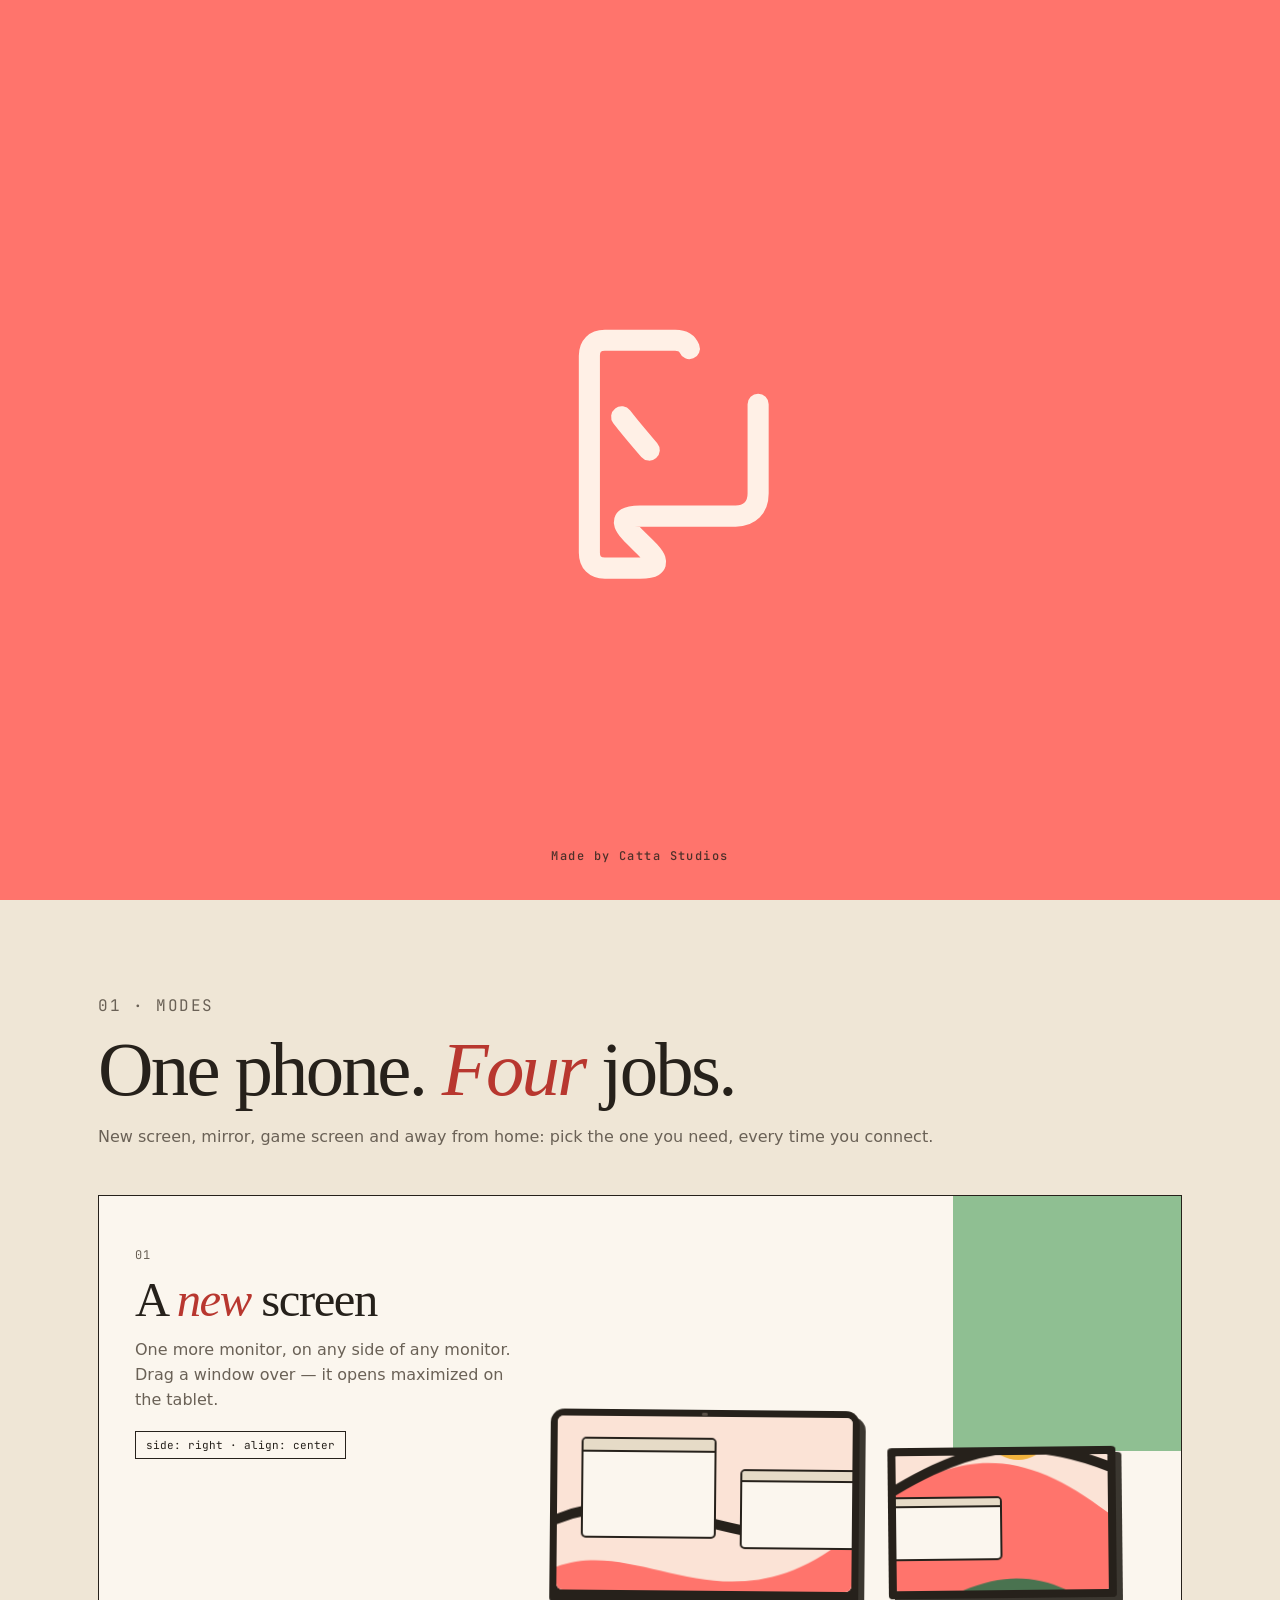
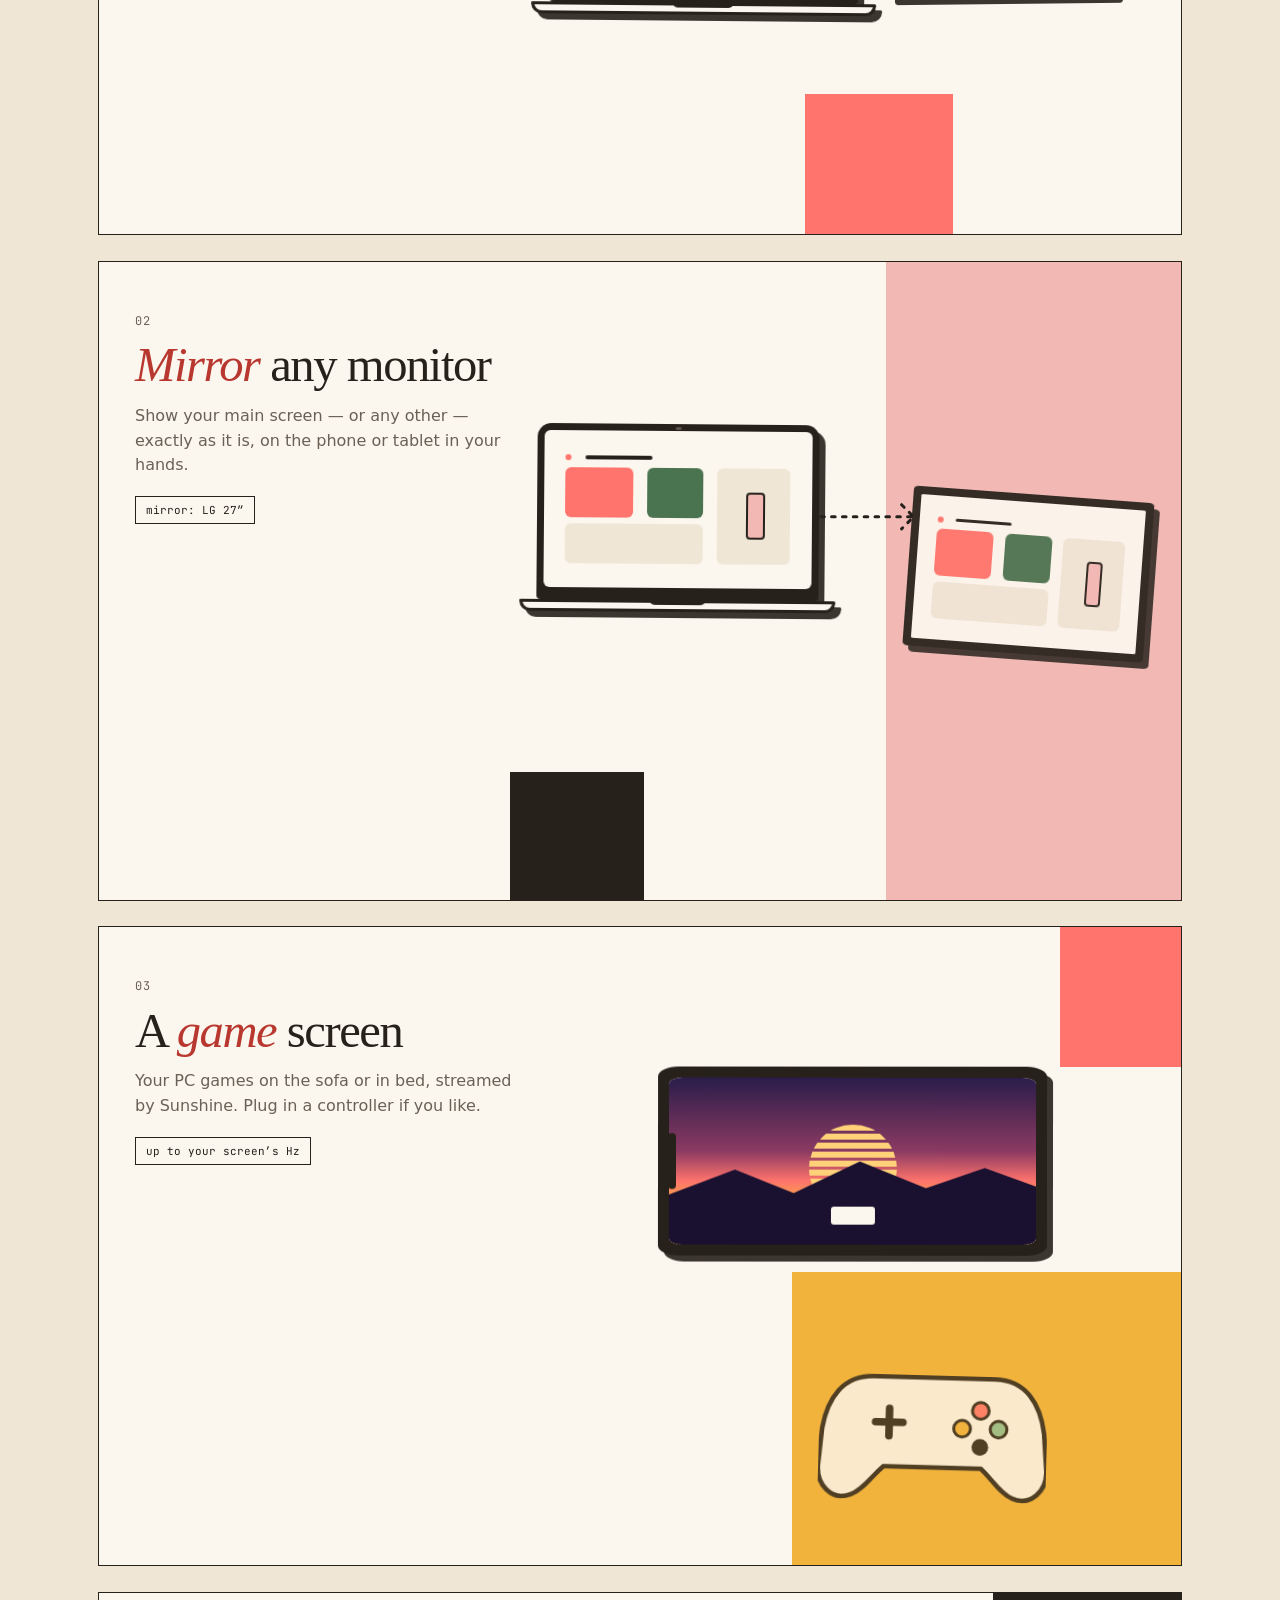
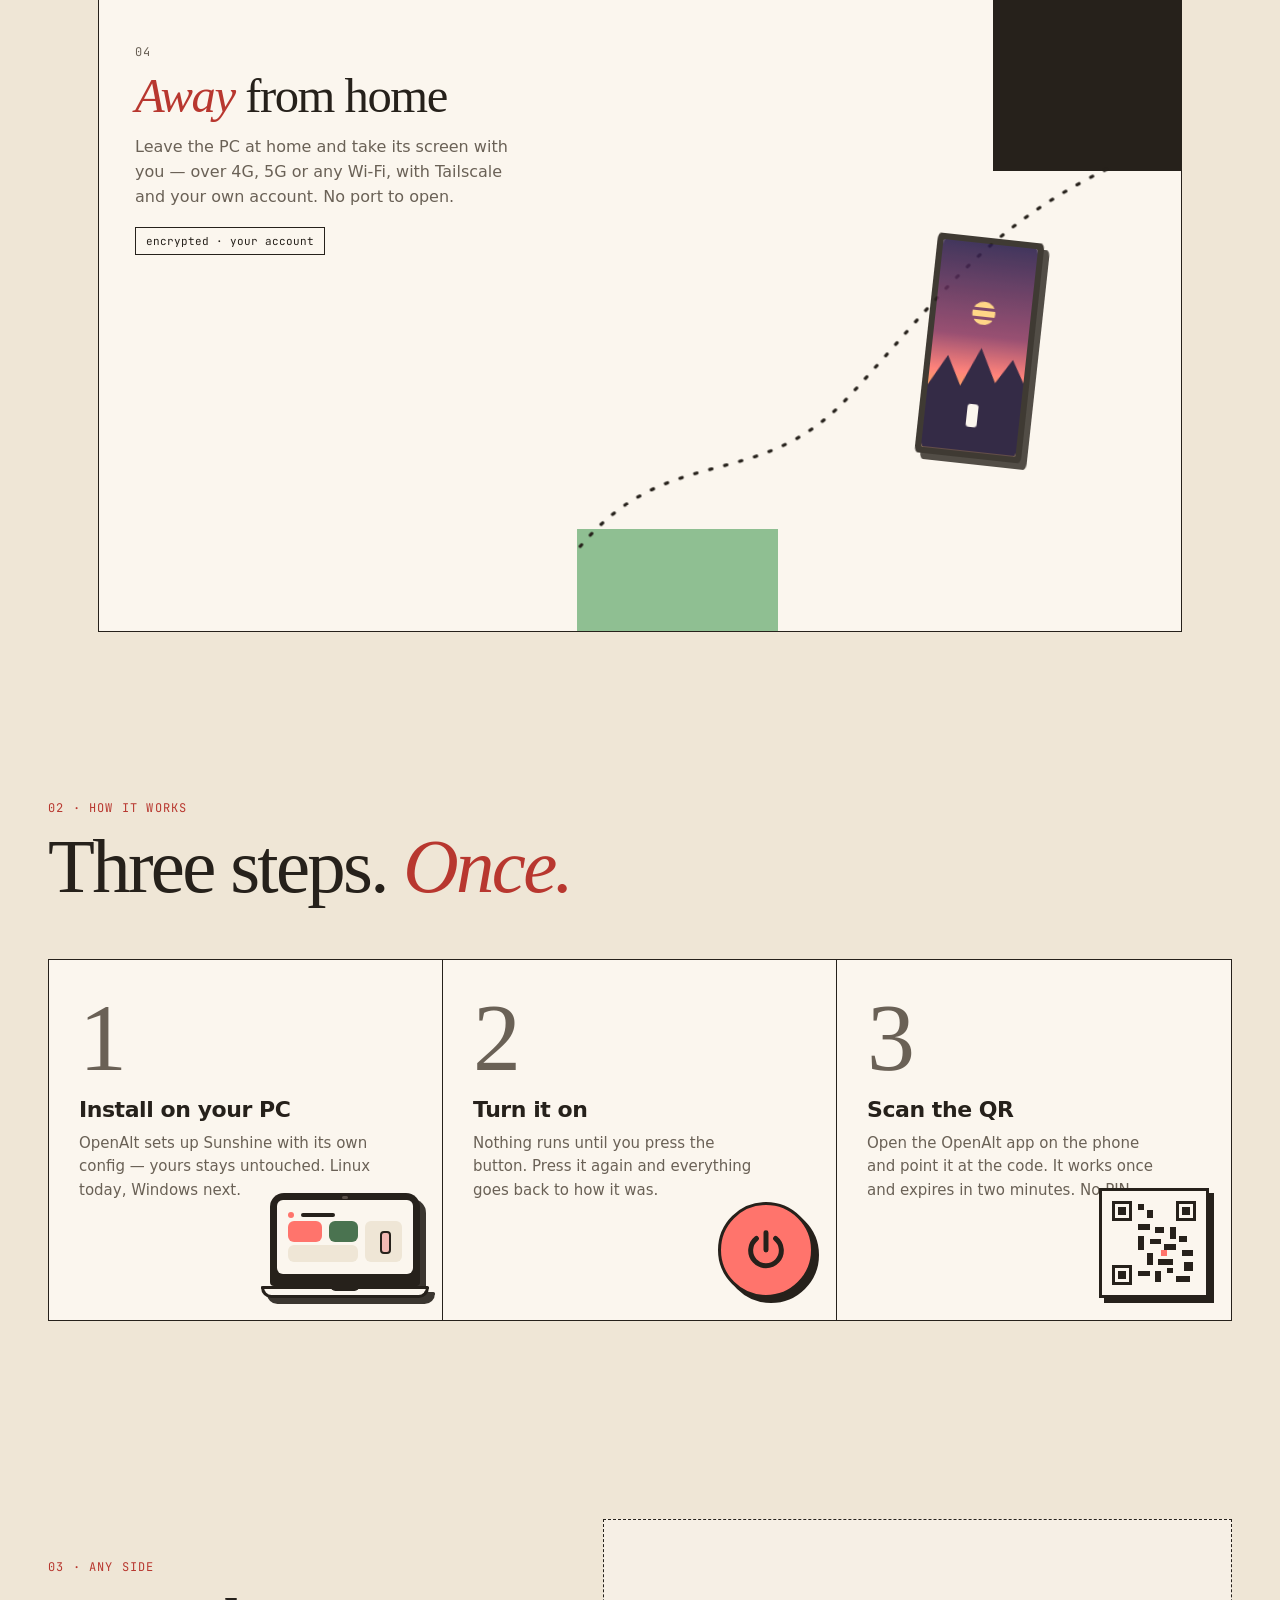
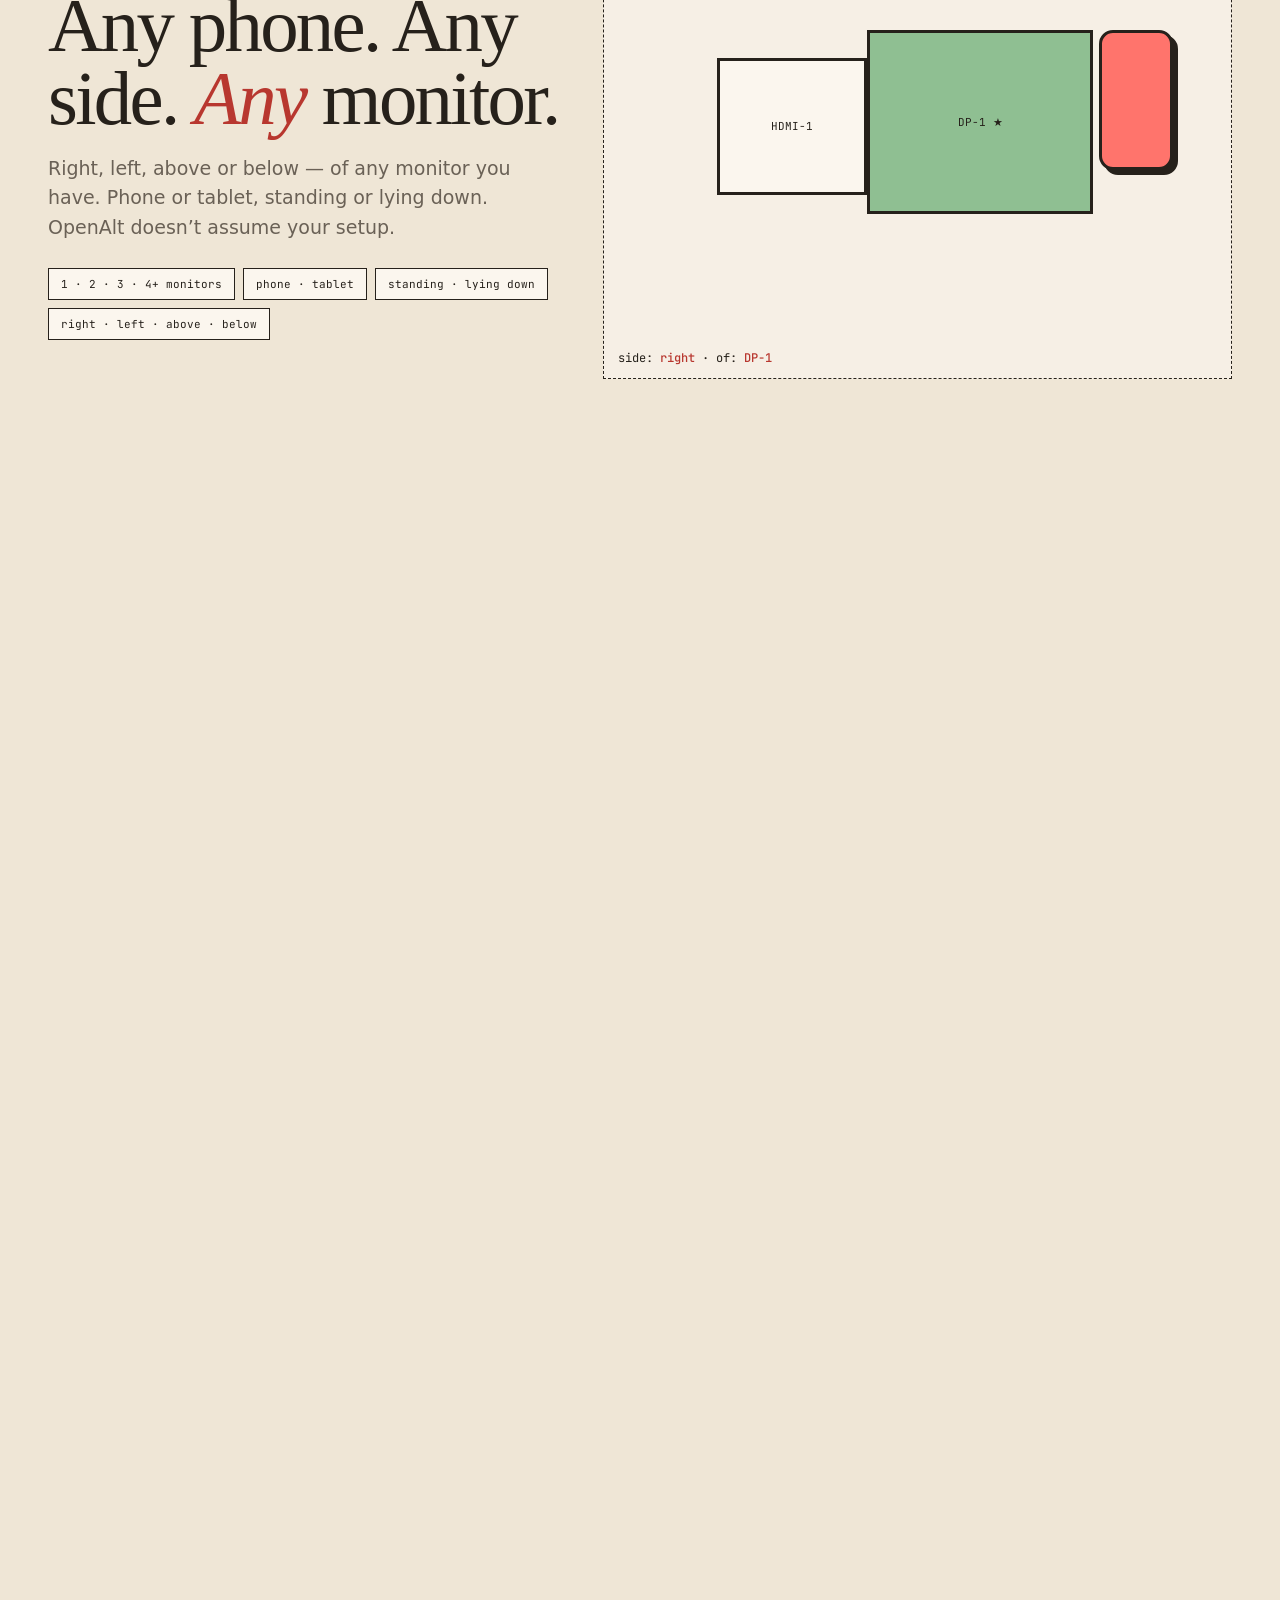
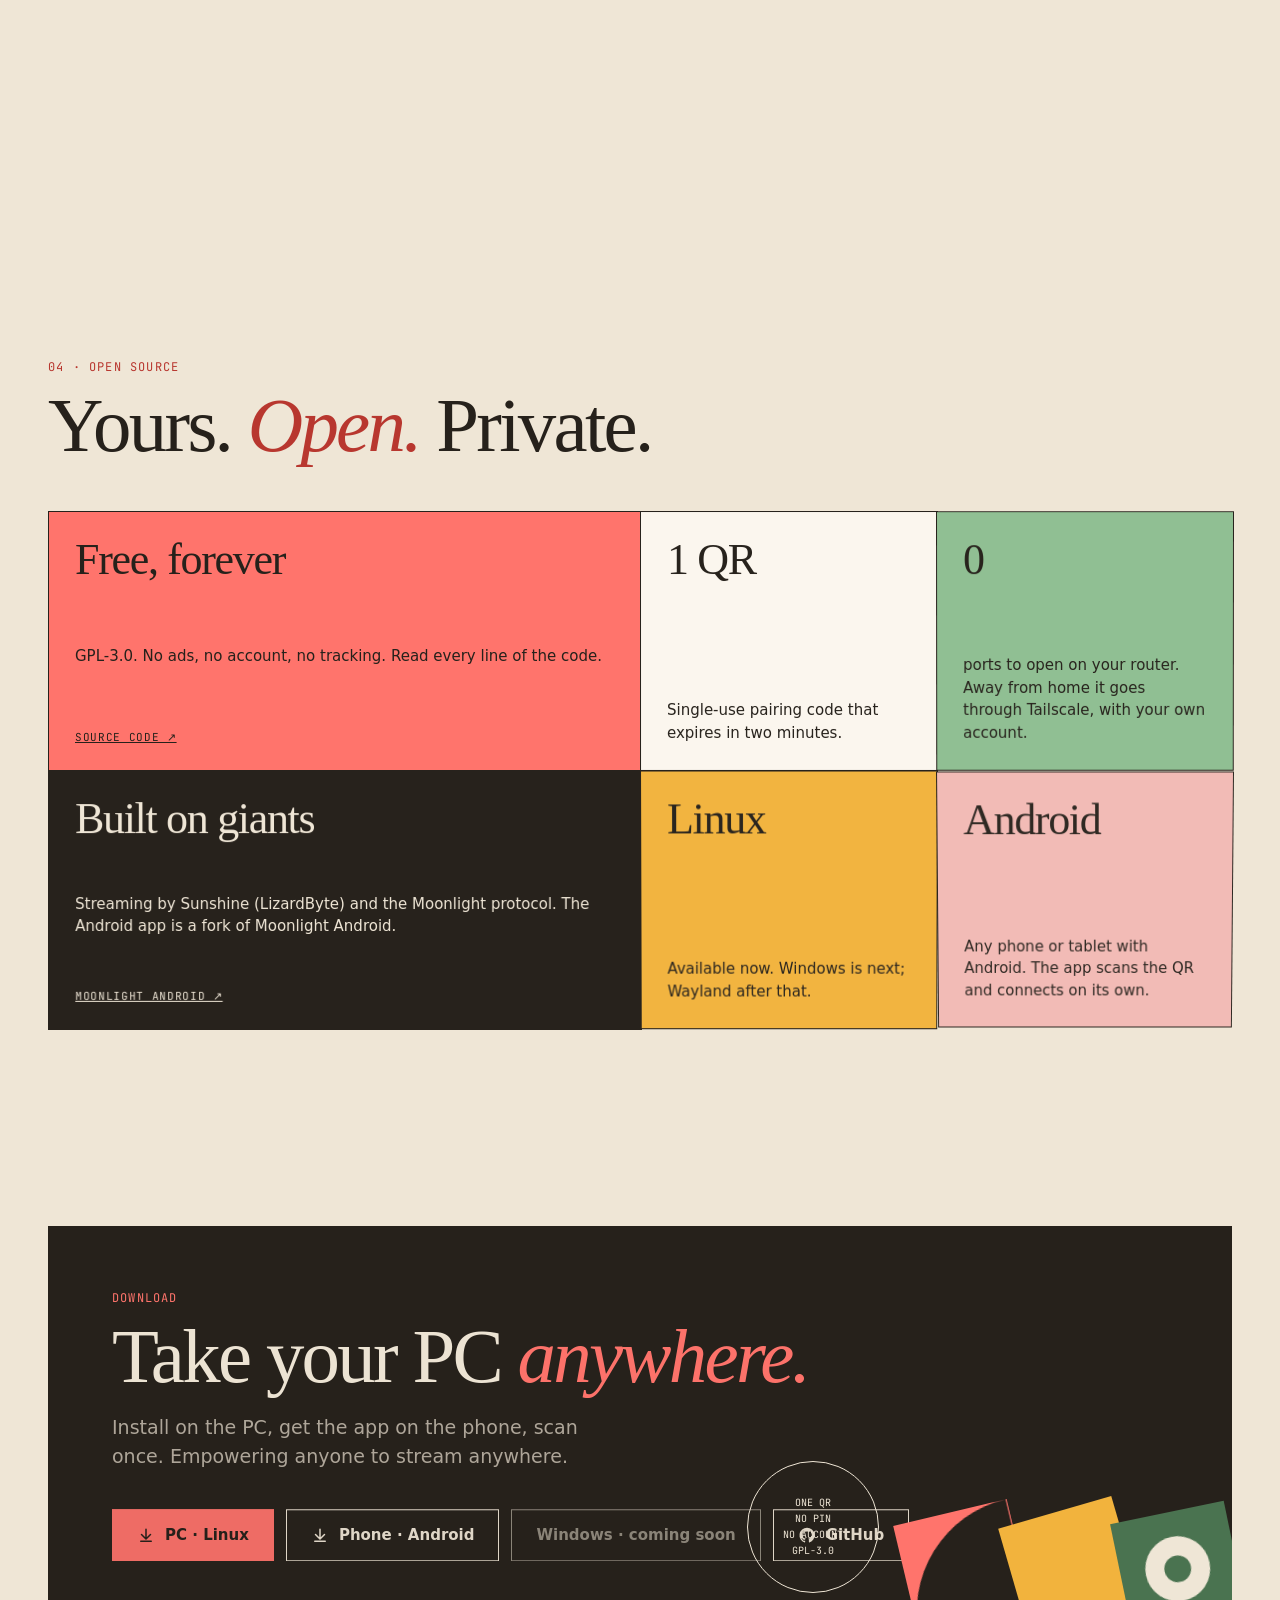
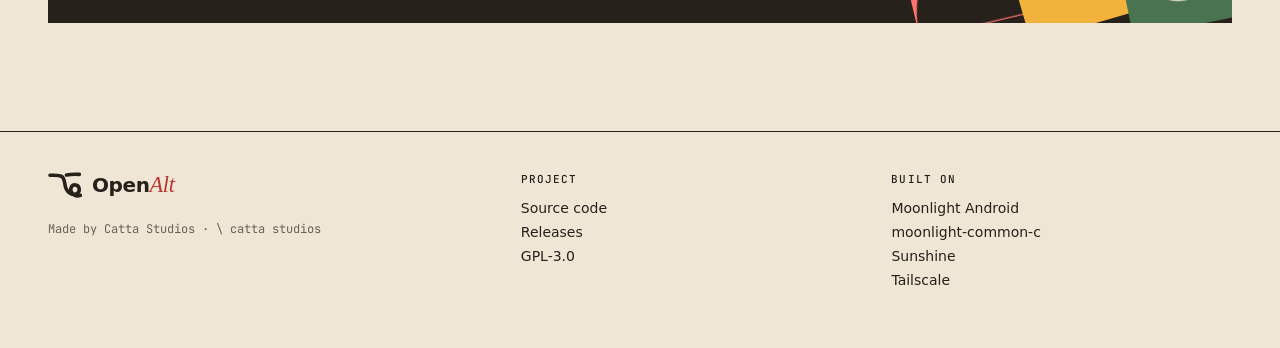
==== site/index.html @ e95fc224 "OpenAlt: downloads, site e código-fonte de cada versão" ====
<!doctype html>
<html lang="en">
<head>
  <meta charset="utf-8">
  <meta name="viewport" content="width=device-width, initial-scale=1">
  <title>OpenAlt — Empowering anyone to stream anywhere</title>
  <meta name="description" content="Free and open source: turn your phone or tablet into a second monitor, a mirror of your PC or a game screen. One QR code.">
  <meta name="theme-color" content="#EFE6D6">
  <meta property="og:title" content="OpenAlt — Empowering anyone to stream anywhere">
  <meta property="og:description" content="Your phone or tablet as a second monitor, a mirror or a game screen. Free and open source.">
  <link rel="icon" href="img/icon.svg" type="image/svg+xml">
  <link rel="preload" href="fonts/newsreader-latin-opsz-normal.woff2" as="font" type="font/woff2" crossorigin>
  <link rel="stylesheet" href="css/site.css">
  <link rel="stylesheet" href="css/intro.css">
  <script src="vendor/gsap.min.js" defer></script>
  <script src="vendor/ScrollTrigger.min.js" defer></script>
  <script src="js/i18n.js" defer></script>
  <script src="js/intro.js" defer></script>
  <script src="js/main.js" defer></script>
  <!-- sem JavaScript, sem abertura: a página aparece direto -->
  <noscript><style>.intro { display: none; } body.intro-on { overflow: auto; }</style></noscript>
</head>
<body class="intro-on">
<!-- a abertura dos apps (js/intro.js, cópia de desktop/src/renderer/intro.ts); aqui não dá para pular -->
<div class="intro boot" id="intro" aria-hidden="true"></div>
<a class="skip" href="#main" data-i18n="skip">Skip to content</a>

<!-- ícones (usados com <use href="#i-…">) -->
<svg width="0" height="0" style="position:absolute" aria-hidden="true">
  <defs>
    <symbol id="i-down" viewBox="0 0 24 24" fill="none" stroke="currentColor" stroke-width="2" stroke-linecap="round" stroke-linejoin="round"><path d="M12 4v12M6 11l6 6 6-6M5 20h14"/></symbol>
    <symbol id="i-arrow" viewBox="0 0 40 16" fill="none" stroke="currentColor" stroke-width="1.6" stroke-linecap="round" stroke-linejoin="round"><path d="M2 8h34M30 2l6 6-6 6"/></symbol>
    <symbol id="i-ne" viewBox="0 0 24 24" fill="none" stroke="currentColor" stroke-width="2" stroke-linecap="round" stroke-linejoin="round"><path d="M7 17 17 7M8 7h9v9"/></symbol>
    <symbol id="i-home" viewBox="0 0 24 24" fill="none" stroke="currentColor" stroke-width="2.2" stroke-linejoin="round"><path d="M4 11 12 4l8 7v9H4z"/></symbol>
    <symbol id="i-bus" viewBox="0 0 24 24" fill="none" stroke="currentColor" stroke-width="2.2" stroke-linejoin="round"><rect x="5" y="3" width="14" height="15" rx="3"/><path d="M5 11h14M8 21v-3M16 21v-3"/></symbol>
    <symbol id="i-cafe" viewBox="0 0 24 24" fill="none" stroke="currentColor" stroke-width="2.2" stroke-linejoin="round"><path d="M4 9h12v6a5 5 0 0 1-5 5H9a5 5 0 0 1-5-5zM16 11h2a3 3 0 0 1 0 6h-2"/></symbol>
    <symbol id="i-power" viewBox="0 0 24 24" fill="none" stroke="currentColor" stroke-width="2.6" stroke-linecap="round"><path d="M12 3v9M7 6a8 8 0 1 0 10 0"/></symbol>
    <symbol id="i-gh" viewBox="0 0 24 24" fill="currentColor"><path d="M12 2a10 10 0 0 0-3.16 19.49c.5.09.68-.22.68-.48v-1.7c-2.78.6-3.37-1.34-3.37-1.34-.45-1.16-1.11-1.47-1.11-1.47-.91-.62.07-.61.07-.61 1 .07 1.53 1.03 1.53 1.03.9 1.53 2.35 1.09 2.92.83.09-.65.35-1.09.64-1.34-2.22-.25-4.56-1.11-4.56-4.94 0-1.09.39-1.98 1.03-2.68-.1-.25-.45-1.27.1-2.65 0 0 .84-.27 2.75 1.02a9.5 9.5 0 0 1 5 0c1.91-1.29 2.75-1.02 2.75-1.02.55 1.38.2 2.4.1 2.65.64.7 1.03 1.59 1.03 2.68 0 3.84-2.34 4.69-4.57 4.93.36.31.68.92.68 1.86v2.76c0 .27.18.58.69.48A10 10 0 0 0 12 2z"/></symbol>
  </defs>
</svg>

<header class="nav" id="nav">
  <a class="logo" href="#top" aria-label="OpenAlt">
    <svg viewBox="64 120 380 300" fill="none" stroke="currentColor" stroke-width="40" stroke-linecap="round" stroke-linejoin="round" aria-hidden="true"><path d="M86 156c62-2 108-6 136 16 30 24 26 80 40 124 18 56 78 92 126 64 40-24 30-90-14-96-50-8-72 52-40 92 22 28 62 34 92 24"/><path d="M270 152c50-8 96-10 144-6"/></svg>
    <span>Open<em>Alt</em></span>
  </a>
  <ul class="nav-links mono">
    <li><a href="#modes" data-i18n="nav.modes">01 Modes</a></li>
    <li><a href="#how" data-i18n="nav.how">02 How it works</a></li>
    <li><a href="#sides" data-i18n="nav.sides">03 Any side</a></li>
    <li><a href="#open" data-i18n="nav.open">04 Open source</a></li>
  </ul>
  <div class="nav-end">
    <div class="lang" role="group" aria-label="Language" data-i18n-aria="lang.label">
      <button type="button" data-lang="pt" aria-pressed="false">PT</button><button type="button" data-lang="en" aria-pressed="true">EN</button><button type="button" data-lang="es" aria-pressed="false">ES</button>
    </div>
    <a class="btn ink" href="#download"><span data-i18n="nav.download">Download</span><svg aria-hidden="true"><use href="#i-down"/></svg></a>
  </div>
</header>

<main id="main">
<!-- ── herói ───────────────────────────────────────────── -->
<section class="hero wrap" id="top">
  <div>
    <h1 class="h1" data-i18n="hero.title" data-split>Empowering anyone to stream <em>anywhere.</em></h1>
    <p class="lede" data-i18n="hero.lede">Your phone or tablet becomes a second monitor, a mirror of your PC or a game screen. One QR code. That’s the setup.</p>
    <div class="ctas">
      <a class="btn red" href="#download"><svg aria-hidden="true"><use href="#i-down"/></svg><span data-i18n="hero.cta">Get it for Linux</span></a>
      <a class="btn" href="#modes" data-i18n="hero.cta2">See the plan</a>
    </div>
    <div class="stats">
      <div><b>3</b><span data-i18n="stat.modes">modes</span></div>
      <div><b>1</b><span data-i18n="stat.qr">QR to pair</span></div>
      <div><b>∞</b><span data-i18n="stat.places">places to stream</span></div>
    </div>
  </div>

  <div class="mosaic-wrap" aria-hidden="true">
    <div class="mosaic">
      <div class="tile t-red"><svg viewBox="0 0 120 120"><path d="M0 120A120 120 0 0 1 120 0V120Z" fill="#26211B"/></svg></div>
      <div class="tile t-paper"></div>
      <div class="tile t-sage"><svg viewBox="0 0 120 120"><circle cx="60" cy="60" r="34" fill="#EFE6D6"/><circle cx="60" cy="60" r="14" fill="#4A7350"/></svg></div>
      <div class="tile t-sun"><svg viewBox="0 0 120 120"><path d="M30 90l30-60 30 60z" fill="#26211B"/></svg></div>
      <div class="tile t-ink"><svg viewBox="0 0 120 120" fill="none" stroke="#EFE6D6" stroke-width="8" stroke-linecap="round"><path d="M30 70a42 42 0 0 1 60 0M42 82a24 24 0 0 1 36 0"/><circle cx="60" cy="94" r="5" fill="#EFE6D6"/></svg></div>
      <div class="tile t-pink"></div><div class="tile t-pink"></div>
      <div class="tile t-paper"><svg viewBox="0 0 120 120"><path d="M0 0H120A120 120 0 0 1 0 120Z" fill="#FF746C"/></svg></div>
      <div class="tile t-sagel"></div><div class="tile t-pink"></div><div class="tile t-pink"></div>
      <div class="tile t-ink"><svg viewBox="0 0 120 120"><rect x="34" y="34" width="22" height="22" fill="#EFE6D6"/><rect x="64" y="34" width="22" height="22" fill="#EFE6D6"/><rect x="34" y="64" width="22" height="22" fill="#EFE6D6"/><rect x="70" y="70" width="10" height="10" fill="#FF746C"/></svg></div>
      <div class="tile t-sun"><svg viewBox="0 0 120 120" fill="none" stroke="#26211B" stroke-width="8" stroke-linejoin="round"><path d="M20 80h80M30 80V56l30-22 30 22v24"/></svg></div>
      <div class="tile t-paper"></div>
      <div class="tile t-sage"><svg viewBox="0 0 120 120"><path d="M120 120A120 120 0 0 1 0 0V120Z" fill="#8FBF92"/></svg></div>
      <div class="tile t-red"></div>
      <div class="tile t-paper"><svg viewBox="0 0 120 120" fill="none" stroke="#26211B" stroke-width="7" stroke-linecap="round"><path d="M34 52h52c10 0 16 8 16 18s-6 18-16 18c-8 0-12-6-16-10H50c-4 4-8 10-16 10-10 0-16-8-16-18s6-18 16-18z"/></svg></div>
      <div class="tile t-ink"></div><div class="tile t-pink"></div><div class="tile t-paper"></div>
    </div>
    <div class="fd fd-lap hero-lap" style="--w:calc(var(--t) * 2.6); left:calc(var(--t) * .4); top:calc(var(--t) * 2.1)">
      <div class="lid"><div class="scr"><div class="ui-app"><div class="bar"><i></i><b></b></div><div class="c1"></div><div class="c2"></div><div class="c3"></div><div class="c4"></div></div></div></div><div class="base"></div>
    </div>
    <div class="fd fd-phone hero-phone" style="--w:calc(var(--t) * 1); left:calc(var(--t) * 3.35); top:calc(var(--t) * 1.55)">
      <div class="scr"><div class="ui-phone"><b></b><i></i><div class="pc"></div><div class="qr"></div></div></div>
    </div>
    <span class="dim hero-dim1" style="left:calc(var(--t) * .4); top:calc(var(--t) * 4.1)"><span class="rule" style="width:calc(var(--t) * 2.6)"></span></span>
    <span class="dim" style="left:calc(var(--t) * .9); top:calc(var(--t) * 4.2)" data-i18n="hero.dim1">+ 1 screen · 1080×2400</span>
    <span class="dim" style="right:0; top:calc(var(--t) * 1.2)" data-i18n="hero.dim2">← side: right · align: top</span>
  </div>
  <div class="stamp" aria-hidden="true" data-i18n="stamp">One QR<br>No PIN<br>No account<br>GPL-3.0</div>
</section>

<!-- ── modos: rolagem lateral ─────────────────────────── -->
<section class="modes" id="modes" aria-labelledby="modesTitle">
  <div class="modes-pin">
    <div class="track" id="track">
      <div class="panel lead">
        <p class="eyebrow" data-i18n="modes.eyebrow">01 · Modes</p>
        <h2 class="h2" id="modesTitle" data-i18n="modes.title">One phone. <em>Four</em> jobs.</h2>
        <p class="lede" style="margin-top:18px" data-i18n="modes.lede">New screen, mirror, game screen and away from home: pick the one you need, every time you connect.</p>
      </div>

      <article class="panel" data-panel>
        <div class="txt"><p class="num">01</p><h3 data-i18n="p1.title">A <em>new</em> screen</h3>
          <p data-i18n="p1.text">One more monitor, on any side of any monitor. Drag a window over — it opens maximized on the tablet.</p>
          <span class="tag" data-i18n="p1.tag">side: right · align: center</span></div>
        <div class="stage" data-wall-root>
          <div class="blk p-sage" style="right:0;top:0;width:34%;height:40%"></div>
          <div class="blk p-red" style="right:34%;bottom:0;width:22%;height:22%"></div>
          <div class="fd fd-lap" data-in style="--w:46%; left:6%; top:34%"><div class="lid"><div class="scr"><div class="ui-wall cont"></div><div class="ui-win" style="left:8%;top:12%;width:46%;height:58%"></div><div class="ui-win" style="left:62%;top:30%;width:50%;height:46%"></div></div></div><div class="base"></div></div>
          <div class="fd fd-tab" data-in data-from="right" style="--w:34%; left:58%; top:40%"><div class="scr"><div class="ui-wall cont"></div><div class="ui-win" style="left:-12%;top:30%;width:62%;height:48%"></div></div></div>
        </div>
      </article>

      <article class="panel" data-panel>
        <div class="txt"><p class="num">02</p><h3 data-i18n="p2.title"><em>Mirror</em> any monitor</h3>
          <p data-i18n="p2.text">Show your main screen — or any other — exactly as it is, on the phone or tablet in your hands.</p>
          <span class="tag" data-i18n="p2.tag">mirror: LG 27″</span></div>
        <div class="stage">
          <div class="blk p-pink" style="right:0;top:0;width:44%;height:100%"></div>
          <div class="blk p-ink" style="left:0;bottom:0;width:20%;height:20%"></div>
          <svg class="blk" style="left:44%;top:30%;width:18%;height:20%" viewBox="0 0 100 60" fill="none" stroke="#26211B" stroke-width="2.5" stroke-dasharray="3 6" stroke-linecap="round"><path d="M4 30h86M80 20l10 10-10 10"/></svg>
          <div class="fd fd-lap" data-in style="--w:42%; left:4%; top:26%"><div class="lid"><div class="scr"><div class="ui-app"><div class="bar"><i></i><b></b></div><div class="c1"></div><div class="c2"></div><div class="c3"></div><div class="c4"></div></div></div></div><div class="base"></div></div>
          <div class="fd fd-tab" data-in data-from="right" style="--w:36%; left:58%; top:36%; rotate:4deg"><div class="scr"><div class="ui-app"><div class="bar"><i></i><b></b></div><div class="c1"></div><div class="c2"></div><div class="c3"></div><div class="c4"></div></div></div></div>
        </div>
      </article>

      <article class="panel" data-panel>
        <div class="txt"><p class="num">03</p><h3 data-i18n="p3.title">A <em>game</em> screen</h3>
          <p data-i18n="p3.text">Your PC games on the sofa or in bed, streamed by Sunshine. Plug in a controller if you like.</p>
          <span class="tag" data-i18n="p3.tag">up to your screen’s Hz</span></div>
        <div class="stage">
          <div class="blk p-sun" style="right:0;bottom:0;width:58%;height:46%"></div>
          <div class="blk p-red" style="right:0;top:0;width:18%;height:22%"></div>
          <div class="fd fd-phone land" data-in style="--w:58%; left:22%; top:22%"><div class="scr"><div class="ui-game"><span class="car"></span></div></div></div>
          <svg class="pad" data-in data-from="bottom" style="left:46%;top:64%;width:34%" viewBox="0 0 300 190" aria-hidden="true">
            <path d="M70 20h160c40 0 60 30 66 70l4 46c3 30-20 50-44 40-16-6-28-26-42-38H86c-14 12-26 32-42 38-24 10-47-10-44-40l4-46C10 50 30 20 70 20z" fill="#FBF6EE" stroke="#26211B" stroke-width="6"/>
            <path d="M92 62v36M74 80h36" stroke="#26211B" stroke-width="10" stroke-linecap="round"/>
            <circle cx="212" cy="62" r="11" fill="#FF746C" stroke="#26211B" stroke-width="4"/><circle cx="236" cy="86" r="11" fill="#8FBF92" stroke="#26211B" stroke-width="4"/><circle cx="188" cy="86" r="11" fill="#F2B33D" stroke="#26211B" stroke-width="4"/><circle cx="212" cy="110" r="11" fill="#26211B"/>
          </svg>
        </div>
      </article>

      <article class="panel" data-panel>
        <div class="txt"><p class="num">04</p><h3 data-i18n="p4.title"><em>Away</em> from home</h3>
          <p data-i18n="p4.text">Leave the PC at home and take its screen with you — over 4G, 5G or any Wi-Fi, with Tailscale and your own account. No port to open.</p>
          <span class="tag" data-i18n="p4.tag">encrypted · your account</span></div>
        <div class="stage">
          <div class="blk p-ink" style="right:0;top:0;width:28%;height:28%"></div>
          <div class="blk p-sage" style="left:10%;bottom:0;width:30%;height:16%"></div>
          <svg class="blk" style="inset:0;width:100%;height:100%" viewBox="0 0 600 600" preserveAspectRatio="none" fill="none" aria-hidden="true">
            <path class="route" d="M60 520C140 420 220 470 300 380S420 220 540 160" stroke="#26211B" stroke-width="3" stroke-dasharray="2 12" stroke-linecap="round"/>
          </svg>
          <span class="pin" style="left:4%;top:80%"><i><svg><use href="#i-home"/></svg></i><span data-i18n="p4.home">Home PC</span><small>Wi-Fi</small></span>
          <span class="pin" style="left:42%;top:58%"><i><svg><use href="#i-bus"/></svg></i><span data-i18n="p4.bus">On the bus</span><small>4G</small></span>
          <span class="pin" style="left:70%;top:18%"><i><svg><use href="#i-cafe"/></svg></i><span data-i18n="p4.cafe">Café</span><small>5G</small></span>
          <div class="fd fd-phone" data-in data-from="bottom" style="--w:16%; left:62%; top:36%; rotate:8deg"><div class="scr"><div class="ui-game"><span class="car"></span></div></div></div>
        </div>
      </article>
    </div>
  </div>
</section>

<!-- ── como funciona ─────────────────────────────────── -->
<section class="how wrap" id="how" aria-labelledby="howTitle">
  <p class="eyebrow" data-i18n="how.eyebrow">02 · How it works</p>
  <h2 class="h2" id="howTitle" data-i18n="how.title">Three steps. <em>Once.</em></h2>
  <div class="steps">
    <div class="step"><p class="n">1</p><h3 data-i18n="s1.title">Install on your PC</h3><p data-i18n="s1.text">OpenAlt sets up Sunshine with its own config — yours stays untouched. Linux today, Windows next.</p>
      <div class="art"><div class="fd-lap" style="--w:150px;position:relative"><div class="lid"><div class="scr"><div class="ui-app"><div class="bar"><i></i><b></b></div><div class="c1"></div><div class="c2"></div><div class="c3"></div><div class="c4"></div></div></div></div><div class="base"></div></div></div></div>
    <div class="step"><p class="n">2</p><h3 data-i18n="s2.title">Turn it on</h3><p data-i18n="s2.text">Nothing runs until you press the button. Press it again and everything goes back to how it was.</p>
      <div class="art"><div class="power"><svg aria-hidden="true"><use href="#i-power"/></svg></div></div></div>
    <div class="step"><p class="n">3</p><h3 data-i18n="s3.title">Scan the QR</h3><p data-i18n="s3.text">Open the OpenAlt app on the phone and point it at the code. It works once and expires in two minutes. No PIN.</p>
      <div class="art"><div class="qrtile"><svg viewBox="0 0 29 29" shape-rendering="crispEdges" aria-hidden="true"><g fill="#26211B"><path d="M0 0h7v7H0zM22 0h7v7h-7zM0 22h7v7H0z"/><path fill="#FBF6EE" d="M1 1h5v5H1zM23 1h5v5h-5zM1 23h5v5H1z"/><path d="M2 2h3v3H2zM24 2h3v3h-3zM2 24h3v3H2zM9 1h2v2H9zM12 3h2v3h-2zM9 8h4v2H9zM15 9h3v2h-3zM20 9h2v4h-2zM9 12h2v5H9zM13 13h4v2h-4zM18 15h4v2h-4zM23 12h3v2h-3zM24 17h4v2h-4zM12 18h2v4h-2zM16 20h5v2h-5zM9 24h4v2H9zM15 24h2v4h-2zM19 23h2v2h-2zM22 26h5v2h-5zM25 21h3v3h-3z"/><path fill="#FF746C" d="M17 17h2v2h-2z"/></g></svg></div></div></div>
  </div>
</section>

<!-- ── qualquer lado ─────────────────────────────────── -->
<section class="sides wrap" id="sides" aria-labelledby="sidesTitle">
  <div class="grid2">
    <div>
      <p class="eyebrow" data-i18n="sides.eyebrow">03 · Any side</p>
      <h2 class="h2" id="sidesTitle" data-i18n="sides.title">Any phone. Any side. <em>Any</em> monitor.</h2>
      <p class="lede" style="margin-top:18px" data-i18n="sides.lede">Right, left, above or below — of any monitor you have. Phone or tablet, standing or lying down. OpenAlt doesn’t assume your setup.</p>
      <div class="chips"><span data-i18n="chip1">1 · 2 · 3 · 4+ monitors</span><span data-i18n="chip2">phone · tablet</span><span data-i18n="chip3">standing · lying down</span><span data-i18n="chip4">right · left · above · below</span></div>
    </div>
    <div class="plan" id="plan" aria-hidden="true">
      <div class="mon" style="left:18%;top:30%;width:24%;height:30%">HDMI-1</div>
      <div class="mon primary" style="left:42%;top:24%;width:36%;height:40%">DP-1 ★</div>
      <div class="dev" id="planDev"></div>
      <p class="readout"><span data-i18n="plan.side">side</span>: <b id="planSide">right</b> · <span data-i18n="plan.of">of</span>: <b id="planOf">DP-1</b></p>
    </div>
  </div>
</section>

<!-- ── aberto e privado ─────────────────────────────── -->
<section class="open wrap" id="open" aria-labelledby="openTitle">
  <p class="eyebrow" data-i18n="open.eyebrow">04 · Open source</p>
  <h2 class="h2" id="openTitle" data-i18n="open.title">Yours. <em>Open.</em> Private.</h2>
  <div class="cards">
    <div class="cardx red wide"><b data-i18n="c1.b">Free, forever</b><p data-i18n="c1.p">GPL-3.0. No ads, no account, no tracking. Read every line of the code.</p><a href="https://github.com/berelels/openalt-releases#source-code" data-i18n="c1.a">Source code ↗</a></div>
    <div class="cardx paper"><b>1 QR</b><p data-i18n="c2.p">Single-use pairing code that expires in two minutes.</p></div>
    <div class="cardx sage"><b>0</b><p data-i18n="c3.p">ports to open on your router. Away from home it goes through Tailscale, with your own account.</p></div>
    <div class="cardx ink wide"><b data-i18n="c4.b">Built on giants</b><p data-i18n="c4.p">Streaming by Sunshine (LizardByte) and the Moonlight protocol. The Android app is a fork of Moonlight Android.</p>
      <a href="https://github.com/moonlight-stream/moonlight-android">Moonlight Android ↗</a></div>
    <div class="cardx sun"><b>Linux</b><p data-i18n="c5.p">Available now. Windows is next; Wayland after that.</p></div>
    <div class="cardx pink"><b>Android</b><p data-i18n="c6.p">Any phone or tablet with Android. The app scans the QR and connects on its own.</p></div>
  </div>
</section>

<!-- ── baixar ─────────────────────────────────────────── -->
<section class="download wrap" id="download" aria-labelledby="dlTitle">
  <div class="dl-box">
    <p class="eyebrow" style="color:var(--red)" data-i18n="dl.eyebrow">Download</p>
    <h2 class="h2" id="dlTitle" data-i18n="dl.title">Take your PC <em>anywhere.</em></h2>
    <p class="lede" data-i18n="dl.lede">Install on the PC, get the app on the phone, scan once. Empowering anyone to stream anywhere.</p>
    <div class="plat">
      <a class="btn red" href="https://github.com/berelels/openalt-releases/releases/download/v0.1.1/openalt-0.1.1-x86_64.AppImage"><svg aria-hidden="true"><use href="#i-down"/></svg><span data-i18n="dl.linux">PC · Linux</span></a>
      <a class="btn" href="https://github.com/berelels/openalt-releases/releases/download/v0.1.1/openalt-0.1.1.apk"><svg aria-hidden="true"><use href="#i-down"/></svg><span data-i18n="dl.android">Phone · Android</span></a>
      <a class="btn" aria-disabled="true" tabindex="-1"><span data-i18n="dl.windows">Windows · coming soon</span></a>
      <a class="btn" href="https://github.com/berelels/openalt-releases"><svg aria-hidden="true"><use href="#i-gh"/></svg>GitHub</a>
    </div>
    <div class="stamp" aria-hidden="true" data-i18n="stamp">One QR<br>No PIN<br>No account<br>GPL-3.0</div>
    <div class="dl-tiles" aria-hidden="true">
      <div class="tile t-red"><svg viewBox="0 0 120 120"><path d="M0 120A120 120 0 0 1 120 0V120Z" fill="#26211B"/></svg></div><div class="tile t-sun"></div><div class="tile t-sage"><svg viewBox="0 0 120 120"><circle cx="60" cy="60" r="34" fill="#EFE6D6"/><circle cx="60" cy="60" r="14" fill="#4A7350"/></svg></div>
    </div>
  </div>
</section>
</main>

<footer class="foot wrap">
  <div class="cols">
    <div>
      <a class="logo" href="#top"><svg viewBox="64 120 380 300" fill="none" stroke="currentColor" stroke-width="40" stroke-linecap="round" stroke-linejoin="round" aria-hidden="true"><path d="M86 156c62-2 108-6 136 16 30 24 26 80 40 124 18 56 78 92 126 64 40-24 30-90-14-96-50-8-72 52-40 92 22 28 62 34 92 24"/><path d="M270 152c50-8 96-10 144-6"/></svg><span>Open<em>Alt</em></span></a>
      <p class="sig"><span data-i18n="foot.by">Made by</span> <a href="https://berelels.github.io">Catta Studios</a> · \ catta studios</p>
    </div>
    <div><h4 data-i18n="foot.project">Project</h4><ul>
      <li><a href="https://github.com/berelels/openalt-releases#source-code" data-i18n="foot.source">Source code</a></li>
      <li><a href="https://github.com/berelels/openalt-releases/releases" data-i18n="foot.releases">Releases</a></li>
      <li><a href="https://github.com/berelels/openalt-releases/blob/main/LICENSE">GPL-3.0</a></li></ul></div>
    <div><h4 data-i18n="foot.built">Built on</h4><ul>
      <li><a href="https://github.com/moonlight-stream/moonlight-android">Moonlight Android</a></li>
      <li><a href="https://github.com/moonlight-stream/moonlight-common-c">moonlight-common-c</a></li>
      <li><a href="https://github.com/LizardByte/Sunshine">Sunshine</a></li>
      <li><a href="https://github.com/tailscale/tailscale">Tailscale</a></li></ul></div>
  </div>
</footer>
</body>
</html>
---- site/css/site.css ----
/* OpenAlt — site (estilo "papel quadriculado": planta baixa + blocos geométricos).
   Sem build: HTML, CSS e JS à mão. Animações em js/main.js (GSAP + ScrollTrigger). */

@font-face { font-family: 'Newsreader'; src: url(../fonts/newsreader-latin-opsz-normal.woff2) format('woff2'); font-weight: 200 800; font-style: normal; font-display: swap; }
@font-face { font-family: 'Newsreader'; src: url(../fonts/newsreader-latin-opsz-italic.woff2) format('woff2'); font-weight: 200 800; font-style: italic; font-display: swap; }
@font-face { font-family: 'Jakarta'; src: url(../fonts/plus-jakarta-sans-latin-wght-normal.woff2) format('woff2'); font-weight: 200 800; font-display: swap; }
@font-face { font-family: 'JBMono'; src: url(../fonts/jetbrains-mono-latin-wght-normal.woff2) format('woff2'); font-weight: 100 800; font-display: swap; }

:root {
  --paper: #EFE6D6; --paper-2: #E6DBC7; --card: #FBF6EE; --ink: #26211B; --muted: #6A6156; --line: rgba(38,33,27,.12); --line-2: rgba(38,33,27,.05);
  --red: #FF746C; --red-ink: #B8372F; --pink: #F2B9B4; --sage: #4A7350; --sage-l: #8FBF92; --sun: #F2B33D;
  --serif: 'Newsreader', Georgia, serif; --sans: 'Jakarta', system-ui, sans-serif; --mono: 'JBMono', ui-monospace, monospace;
  --gut: clamp(16px, 4vw, 48px); --cell: 24px; --t: clamp(64px, 8.4vw, 120px);
}
* { box-sizing: border-box; margin: 0; padding: 0; }
html { -webkit-text-size-adjust: 100%; }
body { font-family: var(--sans); color: var(--ink); background: var(--paper); -webkit-font-smoothing: antialiased; overflow-x: hidden; }
/* o papel quadriculado (planta baixa) */
body::before { content: ''; position: fixed; inset: 0; z-index: -1; pointer-events: none;
  background-image: linear-gradient(var(--line) 1px, transparent 1px), linear-gradient(90deg, var(--line) 1px, transparent 1px),
    linear-gradient(var(--line-2) 1px, transparent 1px), linear-gradient(90deg, var(--line-2) 1px, transparent 1px);
  background-size: calc(var(--cell) * 5) calc(var(--cell) * 5), calc(var(--cell) * 5) calc(var(--cell) * 5), var(--cell) var(--cell), var(--cell) var(--cell); }
a { color: inherit; }
img, svg { display: block; }
.mono { font-family: var(--mono); font-size: 12px; letter-spacing: .06em; text-transform: uppercase; }
.sr-only { position: absolute; width: 1px; height: 1px; overflow: hidden; clip: rect(0 0 0 0); white-space: nowrap; }
:focus-visible { outline: 3px solid var(--red-ink); outline-offset: 3px; }
.skip { position: absolute; left: 8px; top: -60px; background: var(--ink); color: var(--paper); padding: 10px 14px; z-index: 100; }
.skip:focus { top: 8px; }

/* ── botões ─────────────────────────────────────────── */
.btn { display: inline-flex; align-items: center; gap: 10px; padding: 16px 24px; font-weight: 600; font-size: 15px; text-decoration: none; border: 1.5px solid var(--ink); transition: transform .2s cubic-bezier(.22,1,.36,1), box-shadow .2s; }
.btn svg { width: 18px; height: 18px; }
.btn.red { background: var(--red); border-color: var(--red); }
.btn.ink { background: var(--ink); color: var(--paper); }
.btn:hover { transform: translate(-2px, -2px); box-shadow: 4px 4px 0 var(--ink); }

/* ── topo ───────────────────────────────────────────── */
.nav { position: fixed; top: 0; left: 0; right: 0; z-index: 50; display: flex; align-items: center; justify-content: space-between; gap: 16px; padding: 18px var(--gut);
  background: color-mix(in srgb, var(--paper) 86%, transparent); backdrop-filter: blur(8px); border-bottom: 1px solid transparent; transition: border-color .3s; }
.nav.scrolled { border-bottom-color: var(--line); }
.logo { display: inline-flex; align-items: center; gap: 10px; font-weight: 700; font-size: 20px; letter-spacing: -0.02em; text-decoration: none; }
.logo svg { width: 34px; height: 27px; }
.logo em { font-family: var(--serif); font-style: italic; font-weight: 500; color: var(--red-ink); font-size: 1.12em; }
.nav-links { display: flex; gap: 30px; list-style: none; }
.nav-links a { text-decoration: none; } .nav-links a:hover { color: var(--red-ink); }
.nav-end { display: flex; align-items: center; gap: 12px; }
.lang { display: flex; border: 1.5px solid var(--ink); }
.lang button { font: inherit; font-family: var(--mono); font-size: 11px; letter-spacing: .06em; padding: 8px 9px; background: none; border: 0; cursor: pointer; color: var(--ink); }
.lang button[aria-pressed="true"] { background: var(--ink); color: var(--paper); }
.nav .btn { padding: 11px 16px; font-family: var(--mono); font-size: 12px; letter-spacing: .06em; text-transform: uppercase; font-weight: 500; }

/* ── seções ─────────────────────────────────────────── */
section { position: relative; }
.wrap { padding: 0 var(--gut); max-width: 1440px; margin: 0 auto; }
.eyebrow { font-family: var(--mono); font-size: 12px; letter-spacing: .1em; text-transform: uppercase; color: var(--red-ink); }
.h2 { font-family: var(--serif); font-weight: 400; font-size: clamp(40px, 6vw, 84px); line-height: .96; letter-spacing: -0.035em; margin-top: 14px; }
.h2 em, .h1 em { font-style: italic; color: var(--red-ink); }
.lede { font-size: clamp(16px, 1.5vw, 19px); line-height: 1.55; color: var(--muted); }

/* herói */
.hero { min-height: 100vh; padding-top: clamp(96px, 12vh, 130px); padding-bottom: 60px; display: grid; grid-template-columns: minmax(0, 1fr) auto; gap: 40px var(--gut); align-items: start; }
.h1 { font-family: var(--serif); font-weight: 400; font-size: clamp(54px, 7.4vw, 108px); line-height: .92; letter-spacing: -0.04em; }
.h1 .w { display: inline-block; }
.hero .lede { margin-top: 30px; max-width: 480px; }
.hero .ctas { margin-top: 28px; display: flex; flex-wrap: wrap; gap: 12px; }
.stats { margin-top: 56px; display: flex; gap: 44px; }
.stats b { display: block; font-family: var(--serif); font-weight: 400; font-size: 40px; letter-spacing: -0.02em; line-height: 1; }
.stats span { font-family: var(--mono); font-size: 11px; color: var(--muted); }
.stamp { position: absolute; width: 132px; height: 132px; border-radius: 50%; border: 1.5px solid var(--ink); display: grid; place-items: center; text-align: center; font-family: var(--mono); font-size: 10px; line-height: 1.6; text-transform: uppercase; }
.hero .stamp { left: 44%; bottom: 40px; }
/* em português e espanhol o slogan é bem mais longo: letra um pouco menor */
html:not([lang="en"]) .h1 { font-size: clamp(44px, 5.7vw, 84px); }
html:not([lang="en"]) #sidesTitle { font-size: clamp(36px, 4.6vw, 66px); }

/* mosaico de blocos geométricos */
.mosaic-wrap { position: relative; }
.mosaic { display: grid; grid-template-columns: repeat(4, var(--t)); grid-auto-rows: var(--t); }
.tile { position: relative; overflow: hidden; }
.tile svg { position: absolute; inset: 0; width: 100%; height: 100%; }
.t-red { background: var(--red); } .t-ink { background: var(--ink); } .t-sage { background: var(--sage); } .t-sagel { background: var(--sage-l); }
.t-sun { background: var(--sun); } .t-pink { background: var(--pink); } .t-paper { background: var(--paper); }
.dim { position: absolute; z-index: 3; font-family: var(--mono); font-size: 11px; white-space: nowrap; display: flex; align-items: center; gap: 8px; background: var(--paper); padding: 2px 5px; }
.dim.hero-dim1 { background: none; padding: 0; }
.dim .rule { position: relative; height: 1px; background: var(--ink); transform-origin: left center; }
.dim .rule::before, .dim .rule::after { content: ''; position: absolute; top: -4px; width: 1px; height: 9px; background: var(--ink); }
.dim .rule::before { left: 0; } .dim .rule::after { right: 0; }

/* ── aparelhos planos (traço de tinta, cores chapadas, sombra deslocada) ── */
.fd, .fd.fd-phone, .fd.fd-lap, .fd.fd-tab { position: absolute; }
.fd-lap { width: var(--w, 340px); }
.fd-lap .lid { aspect-ratio: 16 / 10; background: var(--ink); border-radius: 14px 14px 4px 4px; padding: 7px 7px 12px; position: relative; }
.fd-lap .lid::before { content: ''; position: absolute; left: 50%; top: 3px; width: 6px; height: 3px; border-radius: 2px; background: #5a5148; transform: translateX(-50%); }
.fd-lap .base { height: 12px; margin: 0 -6%; background: var(--card); border: 3px solid var(--ink); border-radius: 2px 2px 14px 14px; position: relative; }
.fd-lap .base::before { content: ''; position: absolute; left: 50%; top: -3px; width: 18%; height: 5px; border-radius: 0 0 6px 6px; background: var(--ink); transform: translateX(-50%); }
.fd-lap, .fd-phone, .fd-tab { filter: drop-shadow(6px 6px 0 rgba(38,33,27,.9)); }
.fd-phone { width: var(--w, 120px); aspect-ratio: 9 / 18.5; background: var(--ink); border-radius: calc(var(--w, 120px) * .19); padding: calc(var(--w, 120px) * .055); position: relative; }
.fd-phone::before { content: ''; position: absolute; left: 50%; top: calc(var(--w, 120px) * .085); width: 30%; height: calc(var(--w, 120px) * .075); border-radius: 99px; background: var(--ink); transform: translateX(-50%); z-index: 3; }
.fd-phone.land { aspect-ratio: 18.5 / 9; width: var(--w, 240px); border-radius: calc(var(--w, 240px) * .09); padding: calc(var(--w, 240px) * .028); }
.fd-phone.land::before { left: calc(var(--w, 240px) * .045); top: 50%; width: calc(var(--w, 240px) * .036); height: 30%; transform: translateY(-50%); }
.fd-tab { width: var(--w, 260px); aspect-ratio: 16 / 10.6; background: var(--ink); border-radius: calc(var(--w, 260px) * .06); padding: calc(var(--w, 260px) * .035); }
.scr { width: 100%; height: 100%; border-radius: 6px; overflow: hidden; position: relative; background: var(--card); }
.fd-phone .scr { border-radius: calc(var(--w, 120px) * .14); }
.fd-phone.land .scr { border-radius: calc(var(--w, 240px) * .065); }
.fd-tab .scr { border-radius: calc(var(--w, 260px) * .025); }

/* telas planas: o app, o jogo, a área de trabalho estendida */
.ui-app { position: absolute; inset: 0; padding: 9% 8%; display: grid; grid-template-columns: 1.2fr 1fr 1.3fr; grid-template-rows: auto 1fr .8fr; gap: 6%; }
.ui-app .bar { grid-column: 1 / -1; height: 9%; min-height: 6px; display: flex; gap: 6%; align-items: center; }
.ui-app .bar i { height: 100%; aspect-ratio: 1; border-radius: 3px; background: var(--red); }
.ui-app .bar b { height: 60%; width: 30%; border-radius: 3px; background: var(--ink); }
.ui-app .c1 { background: var(--red); border-radius: 6px; }
.ui-app .c2 { background: var(--sage); border-radius: 6px; }
.ui-app .c3 { grid-row: span 2; background: var(--paper); border-radius: 6px; position: relative; }
.ui-app .c3::after { content: ''; position: absolute; left: 40%; top: 25%; width: 20%; height: 45%; border-radius: 4px; border: 2px solid var(--ink); background: var(--pink); }
.ui-app .c4 { grid-column: span 2; background: var(--paper); border-radius: 6px; }
.ui-phone { position: absolute; inset: 0; padding: 30% 10% 10%; display: flex; flex-direction: column; gap: 6%; }
.ui-phone b { height: 5%; width: 55%; border-radius: 3px; background: var(--ink); }
.ui-phone i { height: 3%; width: 75%; border-radius: 3px; background: var(--muted); opacity: .5; }
.ui-phone .pc { height: 22%; border-radius: 10px; background: var(--paper); border: 2px solid var(--ink); }
.ui-phone .qr { height: 26%; border-radius: 10px; background: var(--red); border: 2px solid var(--ink); position: relative; }
.ui-phone .qr::after { content: ''; position: absolute; left: 12%; bottom: 16%; width: 46%; height: 24%; border-radius: 99px; background: var(--ink); }
.ui-game { position: absolute; inset: 0; background: linear-gradient(180deg, #2A1D4A 0%, #8B3A62 44%, var(--red) 62%, var(--sun) 76%); }
.ui-game::before { content: ''; position: absolute; left: 50%; top: 28%; width: 24%; aspect-ratio: 1; border-radius: 50%; transform: translateX(-50%); background: repeating-linear-gradient(180deg, #FFD27A 0 6px, transparent 6px 9px); }
.ui-game::after { content: ''; position: absolute; left: 0; right: 0; bottom: 0; height: 50%; background: #1A1030; clip-path: polygon(0 40%, 18% 10%, 34% 38%, 52% 0, 70% 32%, 86% 8%, 100% 30%, 100% 100%, 0 100%); }
.ui-game .car { position: absolute; z-index: 2; left: 44%; bottom: 12%; width: 12%; height: 11%; border-radius: 3px; background: var(--card); }
/* papel de parede contínuo: cada tela mostra o seu pedaço do MESMO desenho (js/main.js calcula
   o tamanho e a posição pela caixa [data-wall-root]); parece uma área de trabalho só */
.ui-wall { position: absolute; inset: 0; background: url("../img/wall.svg") center / cover no-repeat; }
.ui-wall.cont { background-size: var(--ws, cover); background-position: var(--wp, center); }
.ui-win { position: absolute; border-radius: 5px; background: var(--card); border: 2px solid var(--ink); overflow: hidden; }
.ui-win::before { content: ''; display: block; height: 12%; min-height: 6px; background: var(--paper-2); border-bottom: 2px solid var(--ink); }

/* nada passa da largura da tela (no celular, isso fazia a página abrir com zoom) */
html, body { overflow-x: clip; }

/* ── modos: um painel embaixo do outro ─────────────────── */
.modes { overflow: hidden; }
.modes-pin { padding: 60px 0; }
.track { display: flex; flex-direction: column; gap: clamp(16px, 2vw, 28px); padding: 0 var(--gut); max-width: 1180px; margin: 0 auto; }
.panel { position: relative; flex: none; width: auto; height: min(74vh, 640px); background: var(--card); border: 1.5px solid var(--ink); overflow: hidden; }
.panel.lead { width: auto; height: auto; padding: 20px 0; background: transparent; border: 0; display: flex; flex-direction: column; justify-content: center; }
.panel.lead .hint { margin-top: 26px; display: flex; gap: 10px; align-items: center; }
.panel.lead .hint svg { width: 40px; height: 16px; }
.panel .txt { position: absolute; left: 36px; top: 36px; width: min(380px, 42%); z-index: 3; }
.panel .num { font-family: var(--mono); font-size: 12px; letter-spacing: .1em; }
.panel h3 { margin-top: 12px; font-family: var(--serif); font-weight: 400; font-size: clamp(34px, 3.8vw, 56px); line-height: .98; letter-spacing: -0.03em; }
.panel h3 em { font-style: italic; color: var(--red-ink); }
.panel p { margin-top: 14px; font-size: 16px; line-height: 1.55; color: var(--muted); }
.panel .tag { margin-top: 18px; display: inline-flex; padding: 6px 10px; border: 1.5px solid var(--ink); font-family: var(--mono); font-size: 11px; }
.panel .stage { position: absolute; right: 0; bottom: 0; width: 62%; height: 100%; }
.panel .stage .blk { position: absolute; }
.p-red { background: var(--red); } .p-sage { background: var(--sage-l); } .p-sun { background: var(--sun); } .p-ink { background: var(--ink); } .p-pink { background: var(--pink); }
.pin { position: absolute; display: flex; gap: 8px; align-items: center; padding: 7px 12px 7px 7px; background: var(--card); border: 1.5px solid var(--ink); font-size: 13px; font-weight: 600; white-space: nowrap; }
.pin i { width: 26px; height: 26px; display: grid; place-items: center; background: var(--ink); color: var(--paper); font-style: normal; }
.pin i svg { width: 15px; height: 15px; }
.pin small { font-family: var(--mono); font-weight: 400; font-size: 10px; color: var(--muted); }
.pad { position: absolute; }

/* ── como funciona ─────────────────────────────────── */
.how { padding-block: clamp(80px, 12vh, 140px); }
.steps { margin-top: 56px; display: grid; grid-template-columns: repeat(3, 1fr); gap: 0; border: 1.5px solid var(--ink); background: var(--card); }
.step { position: relative; padding: 30px; min-height: 360px; border-right: 1.5px solid var(--ink); overflow: hidden; }
.step:last-child { border-right: 0; }
.step .n { font-family: var(--serif); font-size: 96px; line-height: .8; letter-spacing: -0.04em; }
.step h3 { margin-top: 20px; font-size: 22px; letter-spacing: -0.02em; }
.step p { margin-top: 10px; font-size: 15px; line-height: 1.55; color: var(--muted); max-width: 300px; }
.step .art { position: absolute; right: 22px; bottom: 22px; }
.qrtile { width: 110px; height: 110px; background: var(--card); border: 3px solid var(--ink); padding: 10px; filter: drop-shadow(5px 5px 0 var(--ink)); }
.qrtile svg { width: 100%; height: 100%; }
.power { width: 96px; height: 96px; border-radius: 50%; background: var(--red); border: 3px solid var(--ink); display: grid; place-items: center; filter: drop-shadow(5px 5px 0 var(--ink)); }
.power svg { width: 46px; height: 46px; }

/* ── qualquer lado ─────────────────────────────────── */
.sides { padding-block: clamp(60px, 10vh, 120px); }
.sides .grid2 { display: grid; grid-template-columns: minmax(0, .9fr) minmax(0, 1.1fr); gap: 40px; align-items: center; }
.plan { position: relative; height: 460px; border: 1.5px dashed var(--ink); background: color-mix(in srgb, var(--card) 60%, transparent); }
.plan .mon { position: absolute; background: var(--card); border: 3px solid var(--ink); display: grid; place-items: center; font-family: var(--mono); font-size: 11px; }
.plan .mon.primary { background: var(--sage-l); }
.plan .dev { position: absolute; width: 74px; height: 140px; background: var(--red); border: 3px solid var(--ink); border-radius: 14px; filter: drop-shadow(5px 5px 0 var(--ink)); }
.plan .readout { position: absolute; left: 14px; bottom: 12px; font-family: var(--mono); font-size: 12px; }
.plan .readout b { color: var(--red-ink); font-weight: 500; }
.chips { margin-top: 26px; display: flex; flex-wrap: wrap; gap: 8px; }
.chips span { padding: 8px 12px; border: 1.5px solid var(--ink); background: var(--card); font-family: var(--mono); font-size: 11px; }

/* ── aberto e privado ─────────────────────────────── */
.open { padding-block: clamp(60px, 10vh, 120px); }
.cards { margin-top: 48px; display: grid; grid-template-columns: repeat(4, 1fr); gap: 0; }
.cardx { min-height: 260px; padding: 26px; border: 1.5px solid var(--ink); margin: 0 -1.5px -1.5px 0; position: relative; display: flex; flex-direction: column; justify-content: space-between; }
.cardx b { font-family: var(--serif); font-weight: 400; font-size: 44px; letter-spacing: -0.03em; line-height: 1; }
.cardx p { font-size: 15px; line-height: 1.5; }
.cardx a { font-family: var(--mono); font-size: 11px; text-transform: uppercase; letter-spacing: .06em; }
.cardx.ink { background: var(--ink); color: var(--paper); } .cardx.red { background: var(--red); } .cardx.sage { background: var(--sage-l); } .cardx.sun { background: var(--sun); }
.cardx.paper { background: var(--card); } .cardx.pink { background: var(--pink); }
.cardx.wide { grid-column: span 2; }

/* ── baixar ─────────────────────────────────────────── */
.download { padding-block: clamp(80px, 12vh, 140px); }
.dl-box { position: relative; background: var(--ink); color: var(--paper); padding: clamp(28px, 5vw, 70px); overflow: hidden; }
.dl-box .h2 em { color: var(--red); }
.dl-box .lede { color: rgba(239,230,214,.7); max-width: 520px; margin-top: 18px; }
.plat { margin-top: 36px; display: flex; flex-wrap: wrap; gap: 12px; }
.plat .btn { border-color: var(--paper); color: var(--paper); }
.plat .btn.red { color: var(--ink); border-color: var(--red); }
.plat .btn[aria-disabled="true"] { opacity: .55; pointer-events: none; }
.dl-box .stamp { right: calc(var(--t) * 3 + 30px); bottom: 30px; border-color: var(--paper); }
.dl-tiles { position: absolute; right: 0; bottom: 0; display: grid; grid-template-columns: repeat(3, var(--t)); grid-auto-rows: var(--t); }

/* ── rodapé ─────────────────────────────────────────── */
.foot { padding-block: 40px 60px; border-top: 1.5px solid var(--ink); }
.foot .cols { display: grid; grid-template-columns: 1.3fr 1fr 1fr; gap: 30px; }
.foot h4 { font-family: var(--mono); font-weight: 500; font-size: 11px; letter-spacing: .1em; text-transform: uppercase; margin-bottom: 14px; }
.foot ul { list-style: none; display: grid; gap: 8px; font-size: 14px; }
.foot a { text-decoration: none; } .foot a:hover { color: var(--red-ink); text-decoration: underline; }
.foot .sig { margin-top: 18px; font-family: var(--mono); font-size: 12px; color: var(--muted); }

/* ── celular e tablet ─────────────────────────────── */
@media (max-width: 960px) {
  .nav-links { display: none; }
  .hero { grid-template-columns: 1fr; min-height: auto; }
  .hero .stamp { display: none; }
  .mosaic-wrap { justify-self: center; }
  .steps { grid-template-columns: 1fr; }
  .step { border-right: 0; border-bottom: 1.5px solid var(--ink); min-height: 260px; }
  .step:last-child { border-bottom: 0; }
  .sides .grid2 { grid-template-columns: 1fr; }
  .plan { height: 380px; }
  .cards { grid-template-columns: repeat(2, 1fr); }
  .foot .cols { grid-template-columns: 1fr 1fr; }
  .foot .cols > :first-child { grid-column: 1 / -1; }
  .panel { height: min(78vh, 680px); }
  .panel .txt { left: 22px; top: 22px; width: auto; right: 22px; }
  .panel .stage { width: 100%; height: 56%; }
  .panel p { font-size: 15px; }
}
@media (max-width: 560px) {
  :root { --t: 21vw; }
  .nav { padding: 12px 16px; }
  .nav-end { gap: 6px; }
  .lang button { padding: 8px 6px; }
  .nav .btn span { display: none; }
  .logo { font-size: 18px; }
  .stats { gap: 26px; } .stats b { font-size: 32px; }
  .cards { grid-template-columns: 1fr; } .cardx.wide { grid-column: auto; }
  .cardx { min-height: 190px; }
  .dl-tiles { display: none; }
  .dl-box .stamp { display: none; }
  /* o celular do mosaico passa um pouco da 4ª coluna: o mosaico encosta à esquerda para caber */
  .mosaic-wrap { justify-self: start; margin-right: calc(var(--t) * .4); }
  .hero .dim:not(.hero-dim1) { font-size: 9px; }
  .step { padding-bottom: 150px; }
}

/* quem pede menos movimento: sem rolagem lateral presa, os painéis ficam um embaixo do outro */
@media (prefers-reduced-motion: reduce) {
  .btn { transition: none; }
}

/* ── abertura: css/intro.css (cópia do app, scripts/sync-android-intro.mjs); a rolagem espera ela ── */
body.intro-on { overflow: hidden; }
---- site/css/intro.css ----
/* ══ Abertura (intro.ts) ═════════════════════════════════════════════════════
   A mesma nos três lugares: o app do PC usa este arquivo; o app Android (assets/intro/) e o site
   (site/css/) recebem uma cópia por scripts/sync-android-intro.mjs. Mudou aqui, rode o script. */
.intro { position: fixed; inset: 0; z-index: 1000; }
.intro[hidden] { display: none; }
.intro.boot { background: #ff746c; }
.intro-curtain { position: absolute; inset: 0; width: 100%; height: 100%; display: block; }
.intro-curtain path { fill: #ff746c; }
.intro-mark {
  position: absolute; left: 50%; top: 50%; width: min(44vmin, 360px); height: min(44vmin, 360px);
  margin: calc(min(44vmin, 360px) / -2) 0 0 calc(min(44vmin, 360px) / -2);
  fill: none; stroke: #fff0e6; stroke-width: 30; stroke-linecap: round; stroke-linejoin: round;
  overflow: visible; will-change: transform, opacity;
}
.intro-credit {
  position: absolute; left: 0; right: 0; bottom: 36px; margin: 0; text-align: center;
  font-family: 'JetBrains Mono', 'JBMono', ui-monospace, monospace; font-size: 12px; font-weight: 500;
  letter-spacing: 0.12em; color: rgba(38, 33, 27, 0.82);
  opacity: 0; animation: introHint 0.6s cubic-bezier(0.22, 1, 0.36, 1) 1.4s forwards; transition: opacity 0.2s;
}
@keyframes introHint { to { opacity: 1; } }
.intro.fade-out { animation: introFade 0.9s cubic-bezier(0.22, 1, 0.36, 1) forwards; }
@keyframes introFade { 0%, 45% { opacity: 1; } 100% { opacity: 0; } }
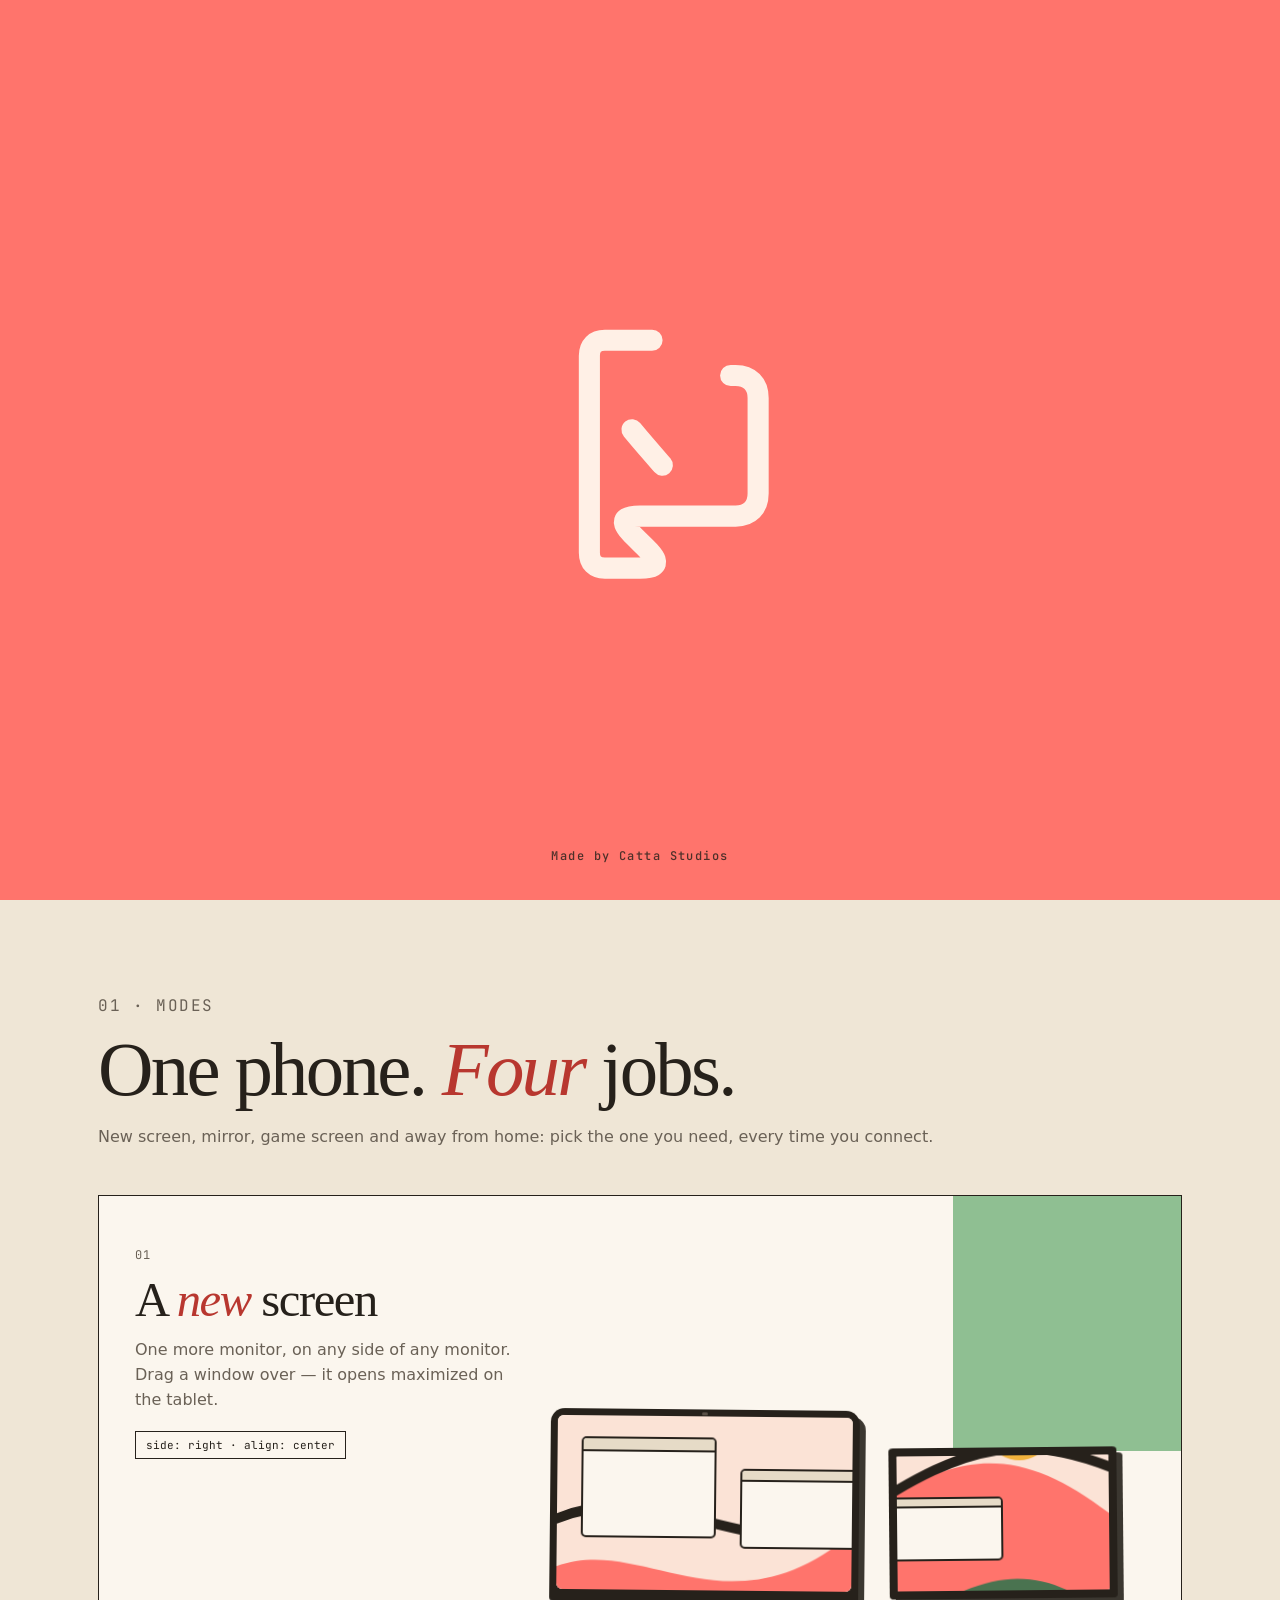
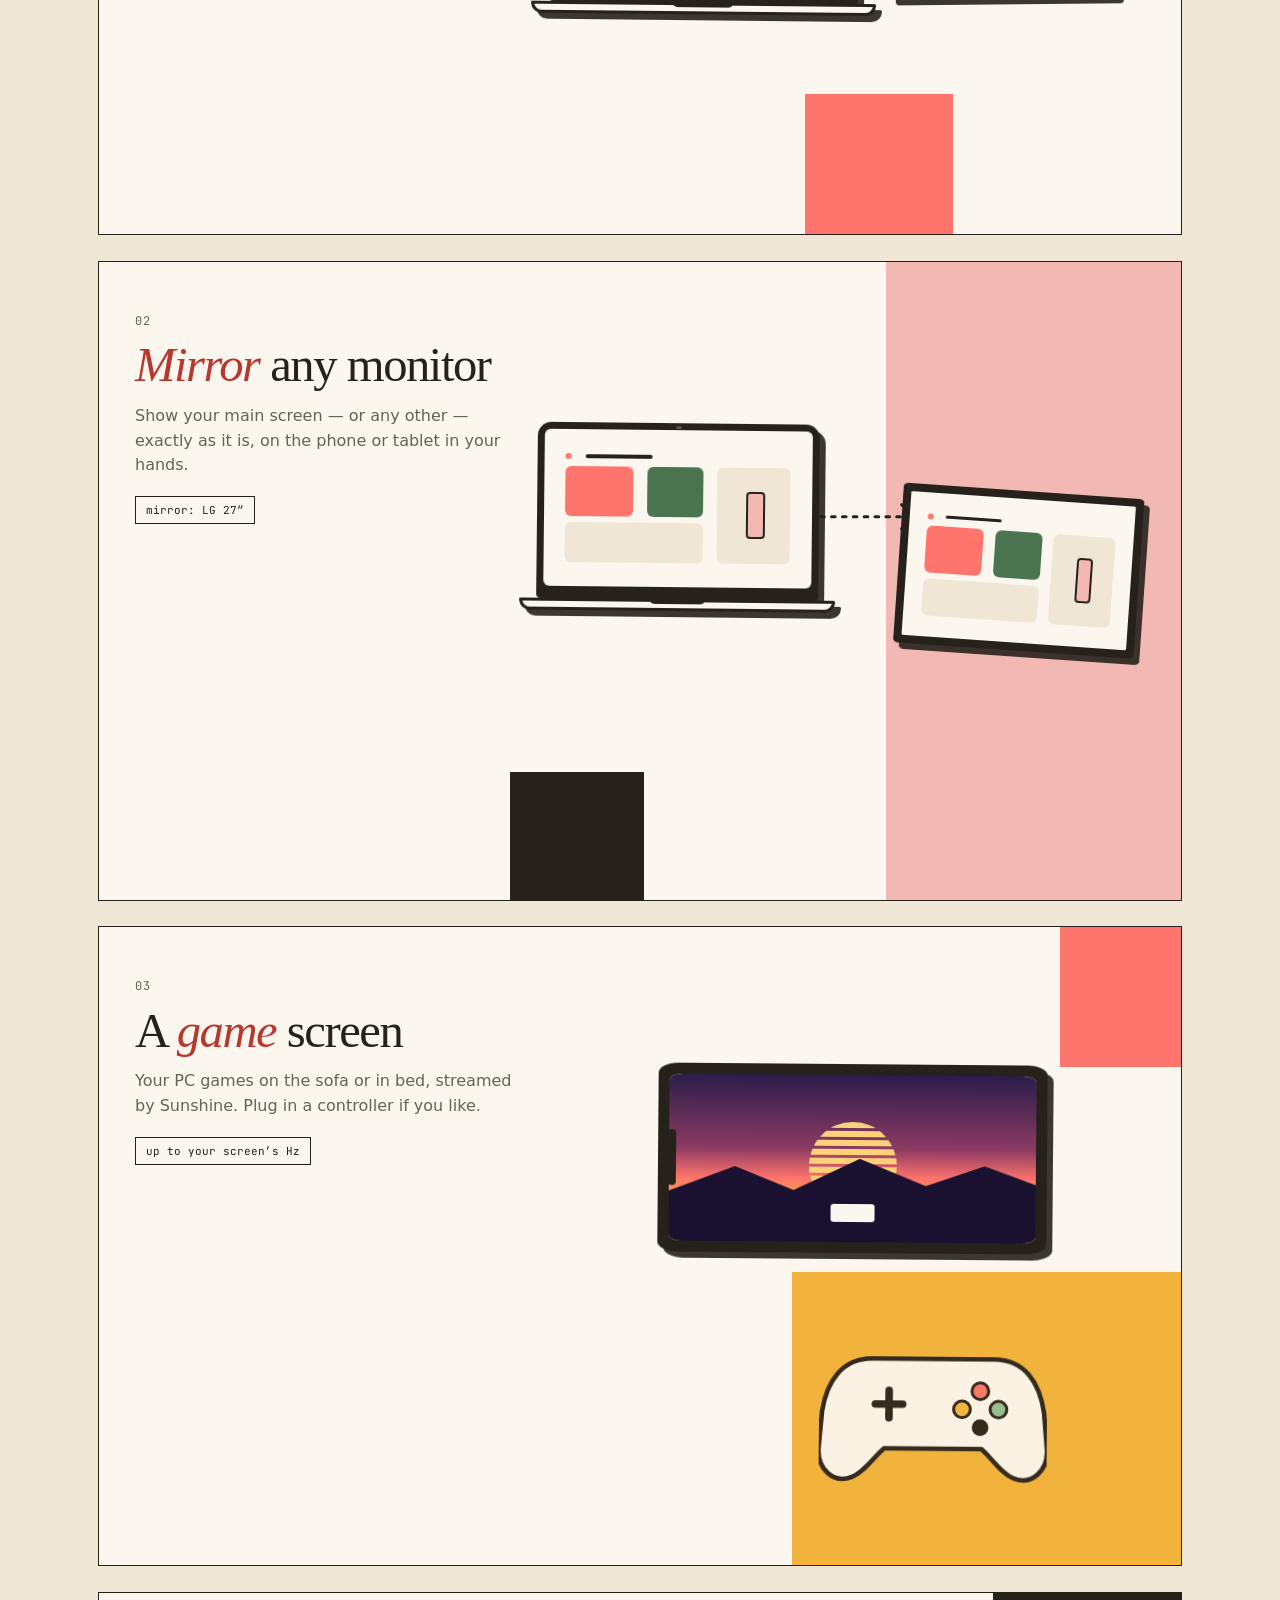
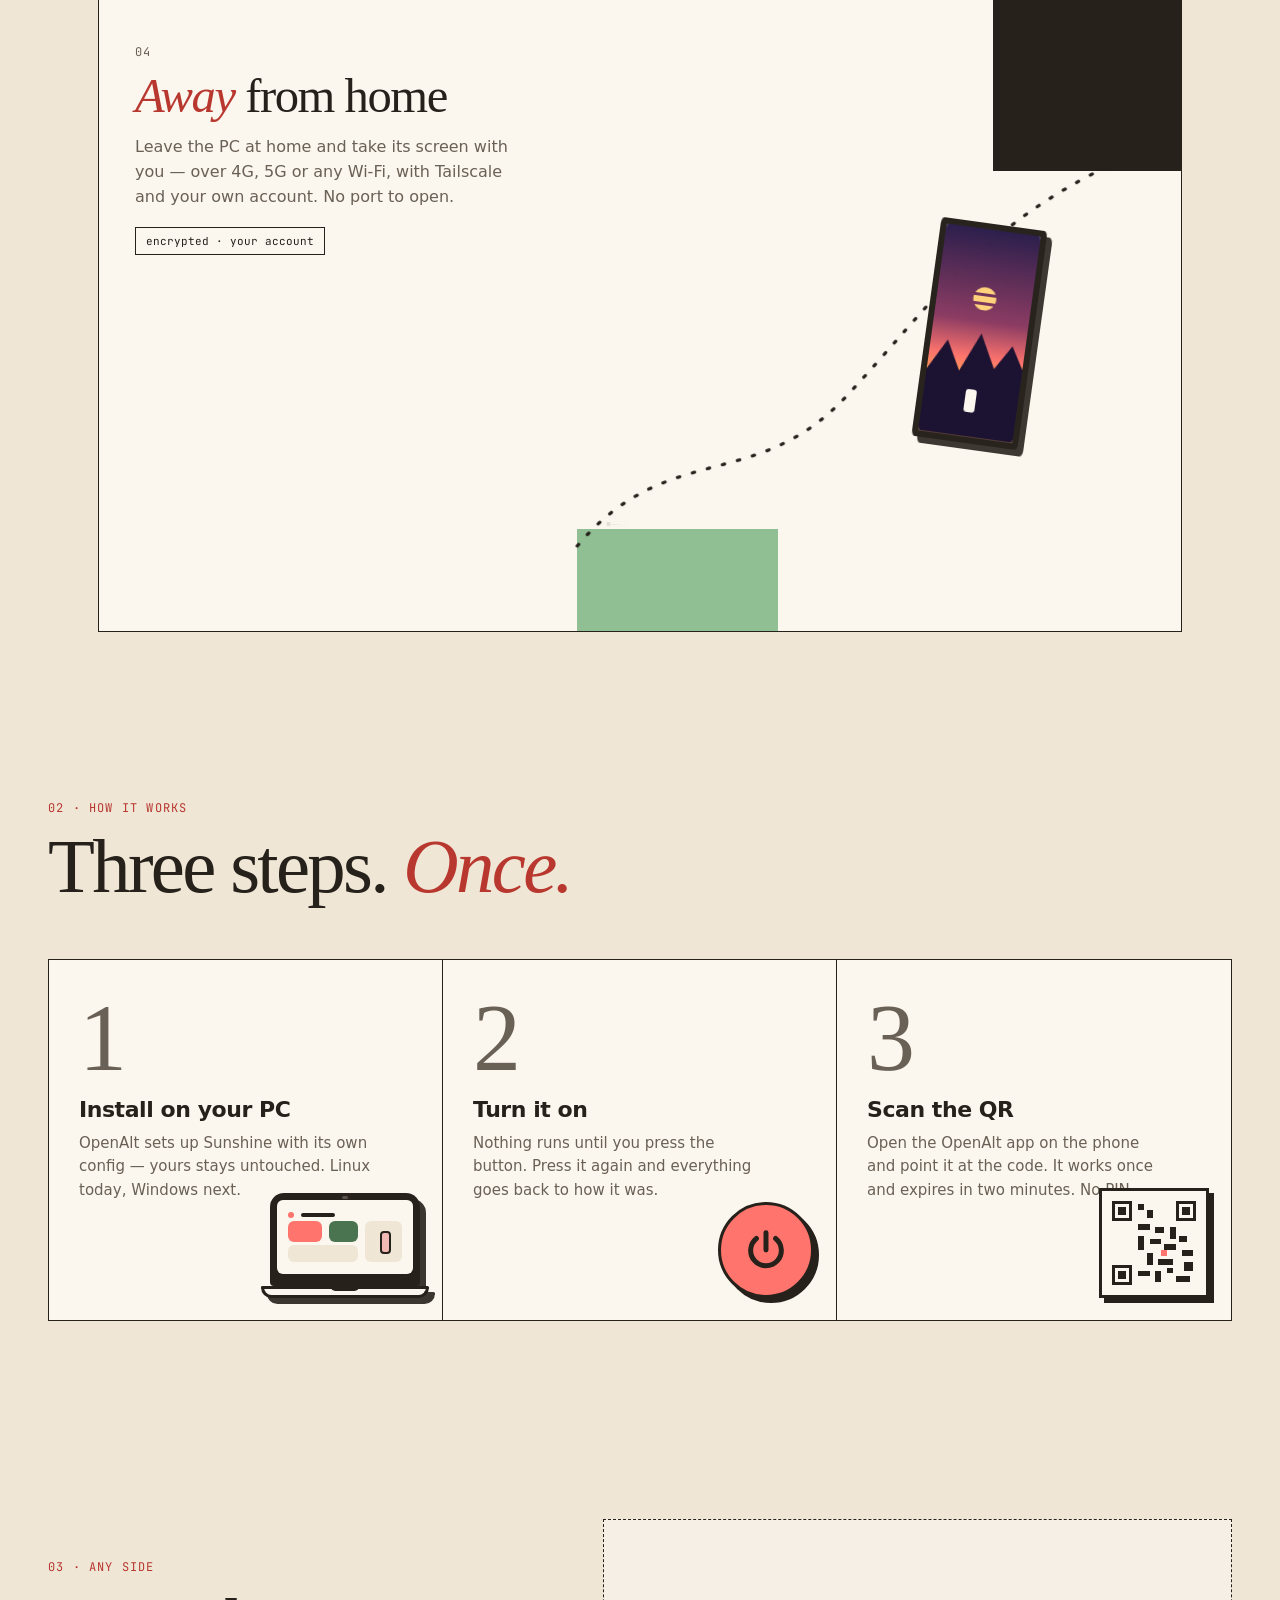
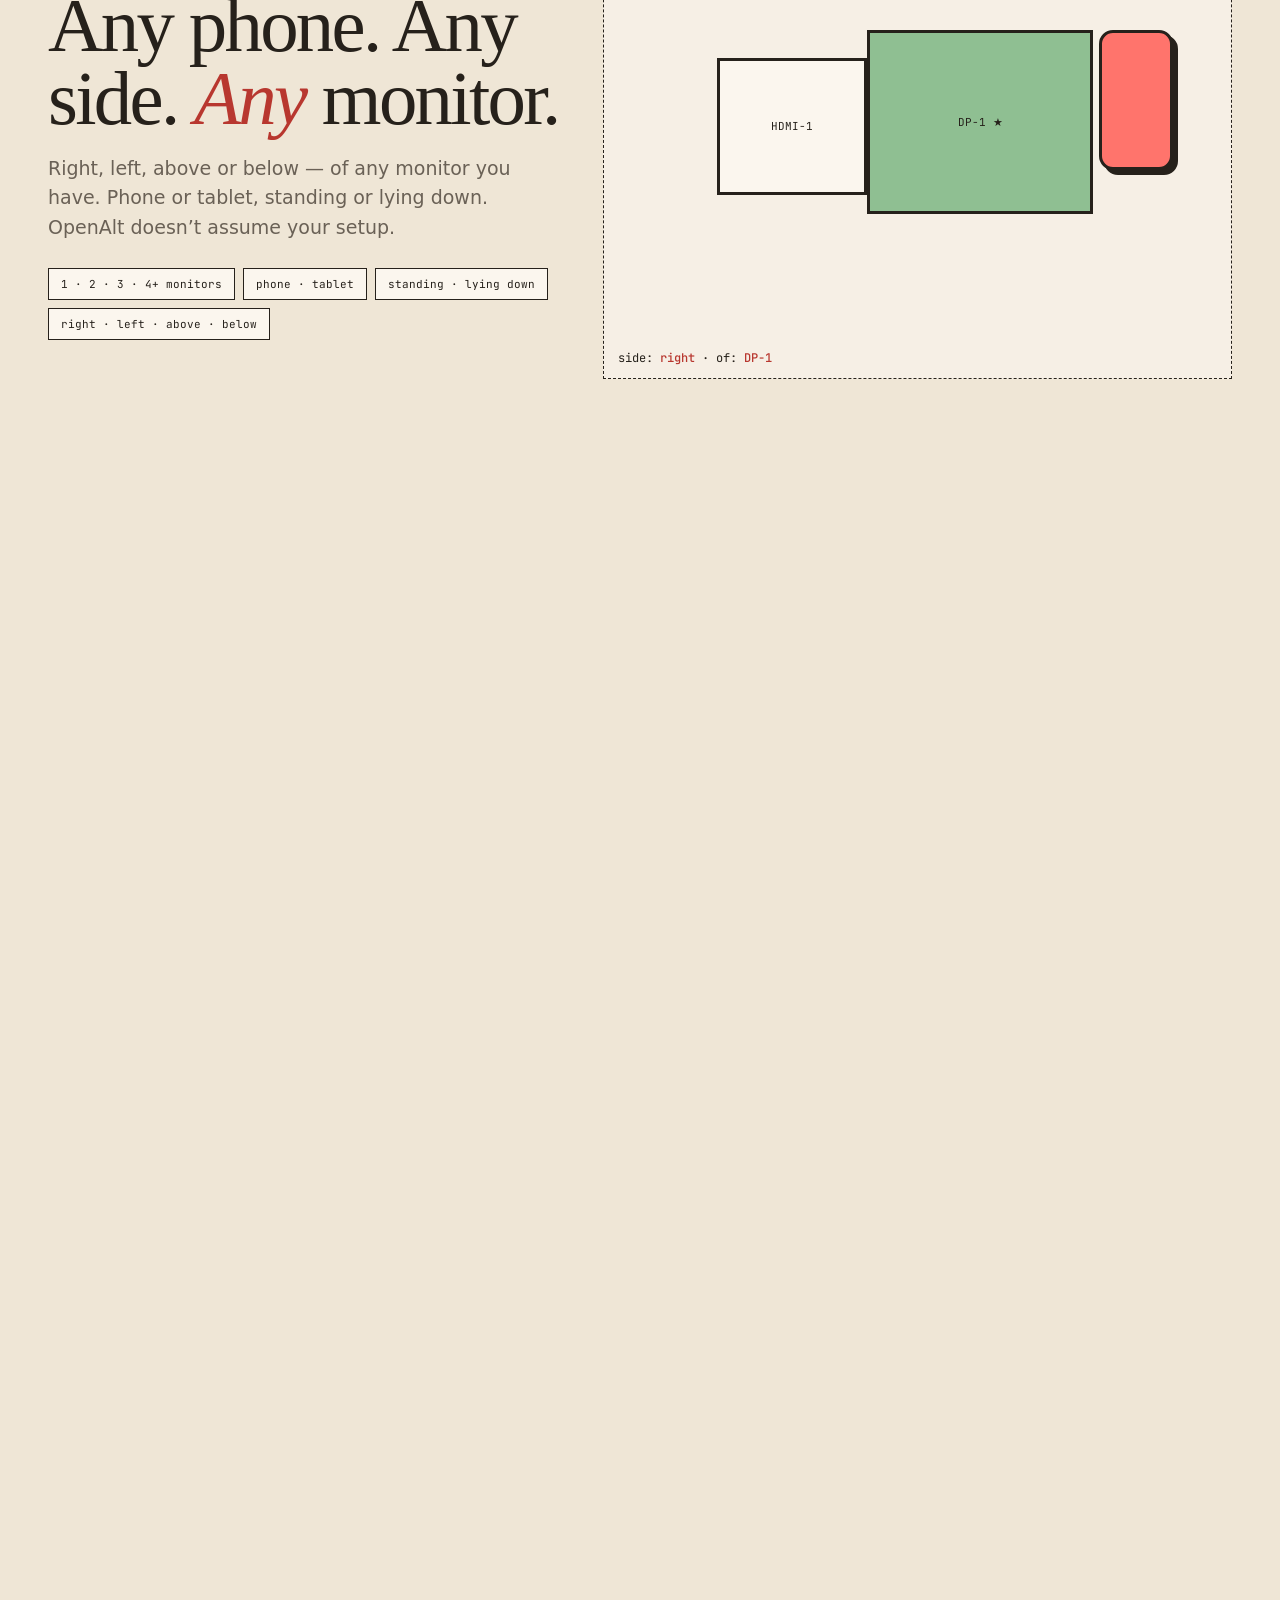
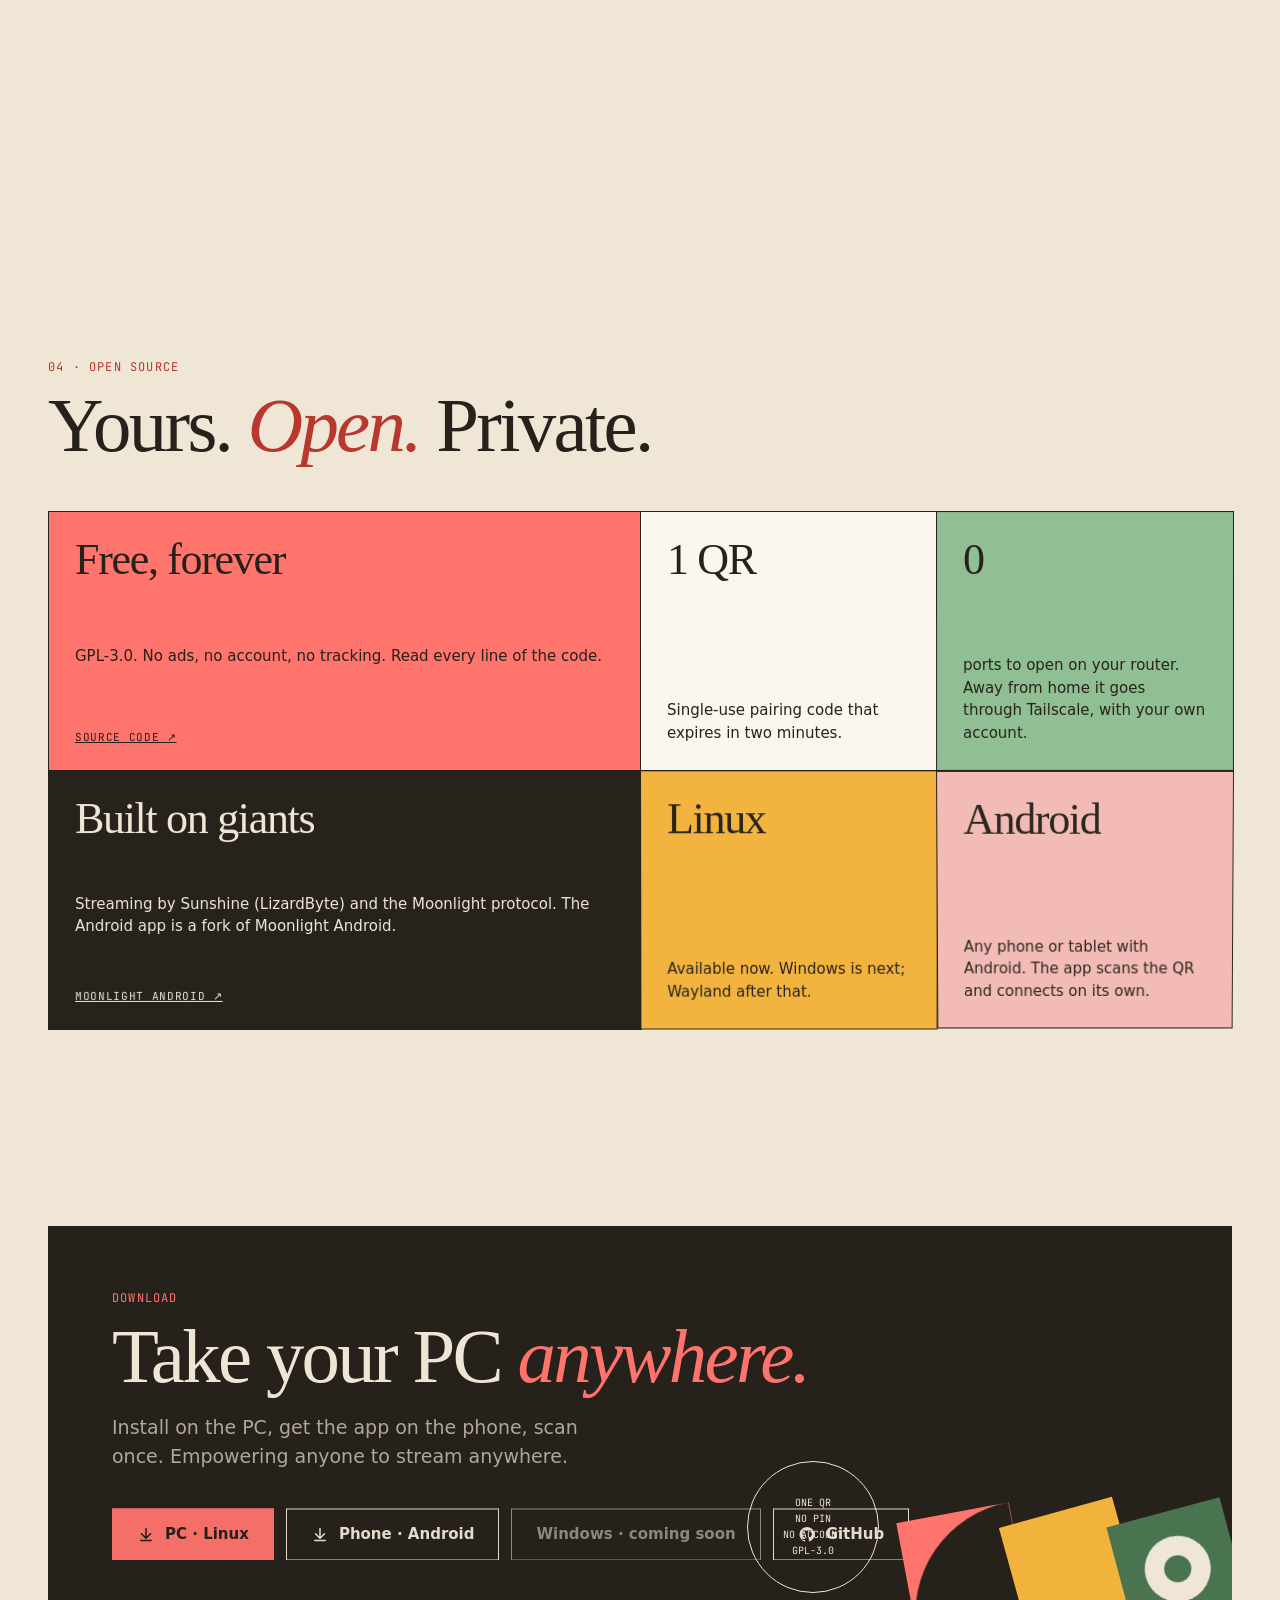
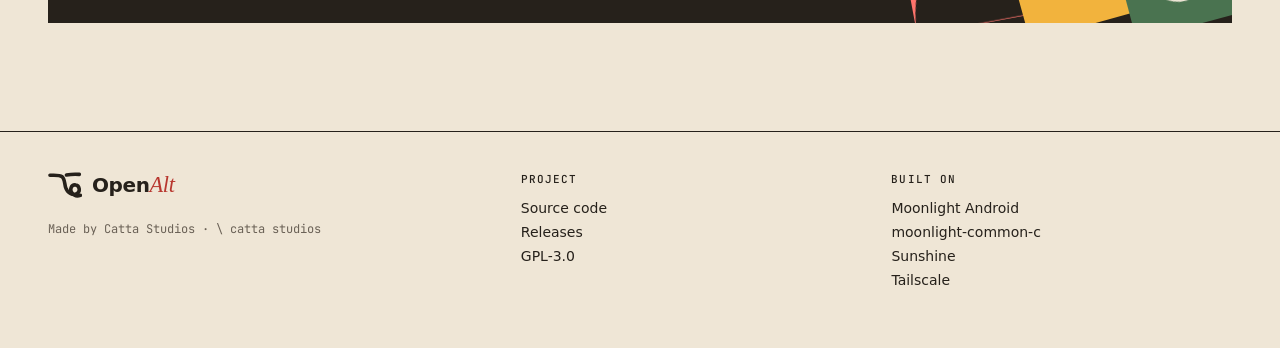
==== commit 2a8fd509: "downloads da 0.1.2" ====
--- a/site/index.html
+++ b/site/index.html
@@ -231,8 +231,8 @@
     <h2 class="h2" id="dlTitle" data-i18n="dl.title">Take your PC <em>anywhere.</em></h2>
     <p class="lede" data-i18n="dl.lede">Install on the PC, get the app on the phone, scan once. Empowering anyone to stream anywhere.</p>
     <div class="plat">
-      <a class="btn red" href="https://github.com/berelels/openalt-releases/releases/download/v0.1.1/openalt-0.1.1-x86_64.AppImage"><svg aria-hidden="true"><use href="#i-down"/></svg><span data-i18n="dl.linux">PC · Linux</span></a>
-      <a class="btn" href="https://github.com/berelels/openalt-releases/releases/download/v0.1.1/openalt-0.1.1.apk"><svg aria-hidden="true"><use href="#i-down"/></svg><span data-i18n="dl.android">Phone · Android</span></a>
+      <a class="btn red" href="https://github.com/berelels/openalt-releases/releases/download/v0.1.2/openalt-0.1.2-x86_64.AppImage"><svg aria-hidden="true"><use href="#i-down"/></svg><span data-i18n="dl.linux">PC · Linux</span></a>
+      <a class="btn" href="https://github.com/berelels/openalt-releases/releases/download/v0.1.2/openalt-0.1.2.apk"><svg aria-hidden="true"><use href="#i-down"/></svg><span data-i18n="dl.android">Phone · Android</span></a>
       <a class="btn" aria-disabled="true" tabindex="-1"><span data-i18n="dl.windows">Windows · coming soon</span></a>
       <a class="btn" href="https://github.com/berelels/openalt-releases"><svg aria-hidden="true"><use href="#i-gh"/></svg>GitHub</a>
     </div>
--- a/site/css/intro.css
+++ b/site/css/intro.css
@@ -1,6 +1,6 @@
 /* ══ Abertura (intro.ts) ═════════════════════════════════════════════════════
    A mesma nos três lugares: o app do PC usa este arquivo; o app Android (assets/intro/) e o site
-   (site/css/) recebem uma cópia por scripts/sync-android-intro.mjs. Mudou aqui, rode o script. */
+   (releases/site/css/) recebem uma cópia por scripts/sync-android-intro.mjs. Mudou aqui, rode o script. */
 .intro { position: fixed; inset: 0; z-index: 1000; }
 .intro[hidden] { display: none; }
 .intro.boot { background: #ff746c; }
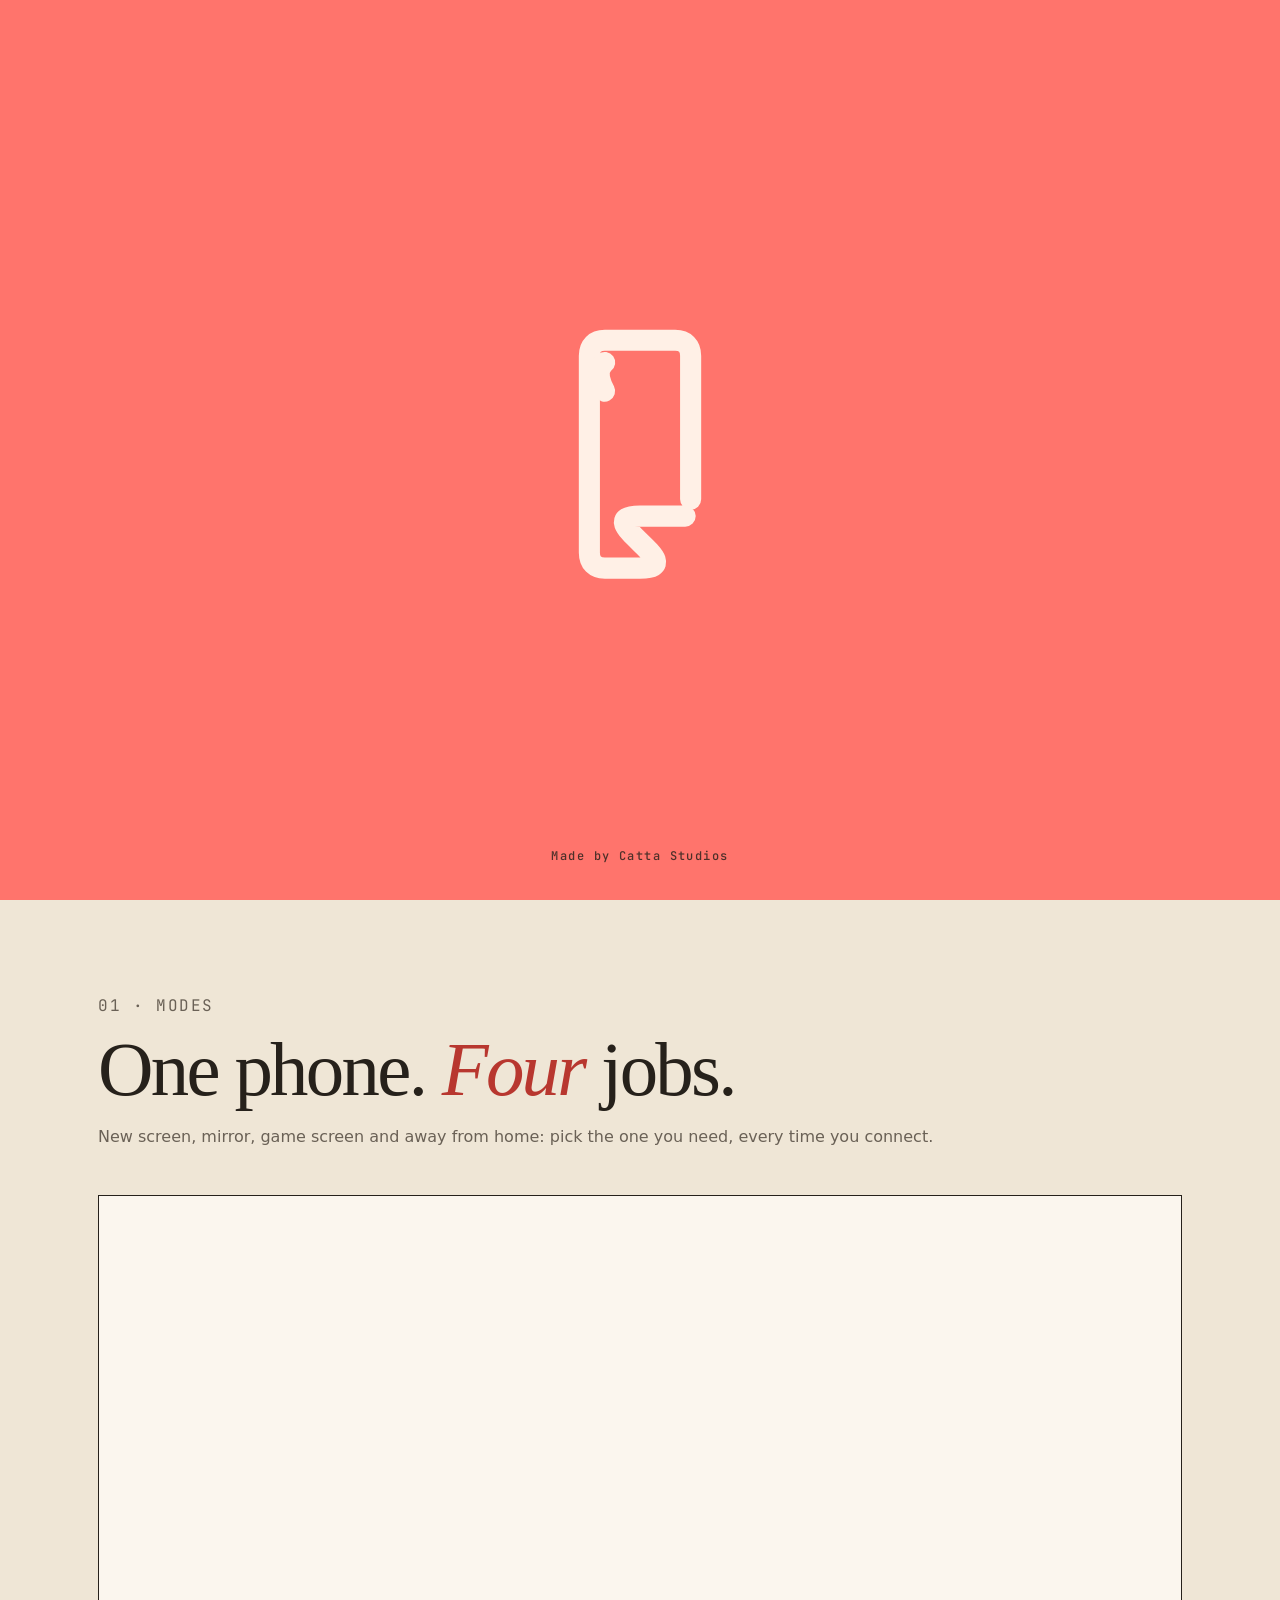
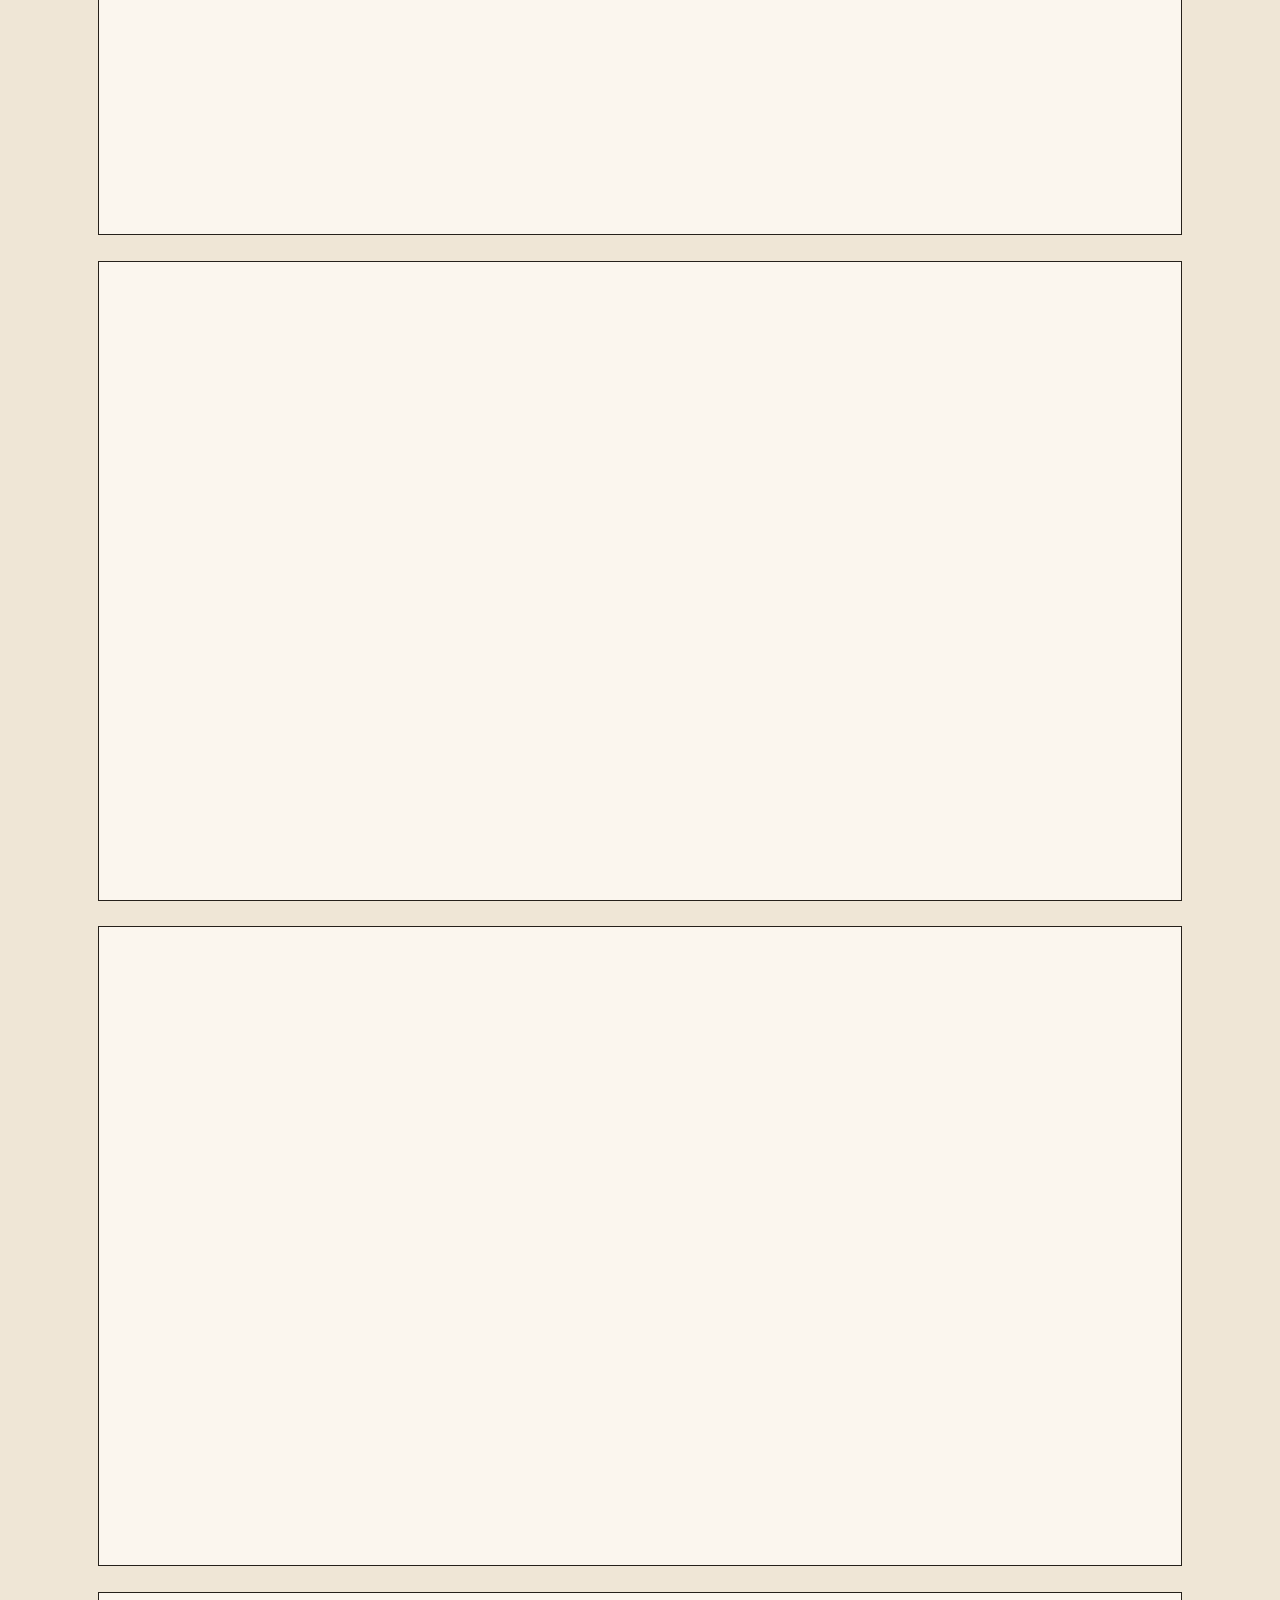
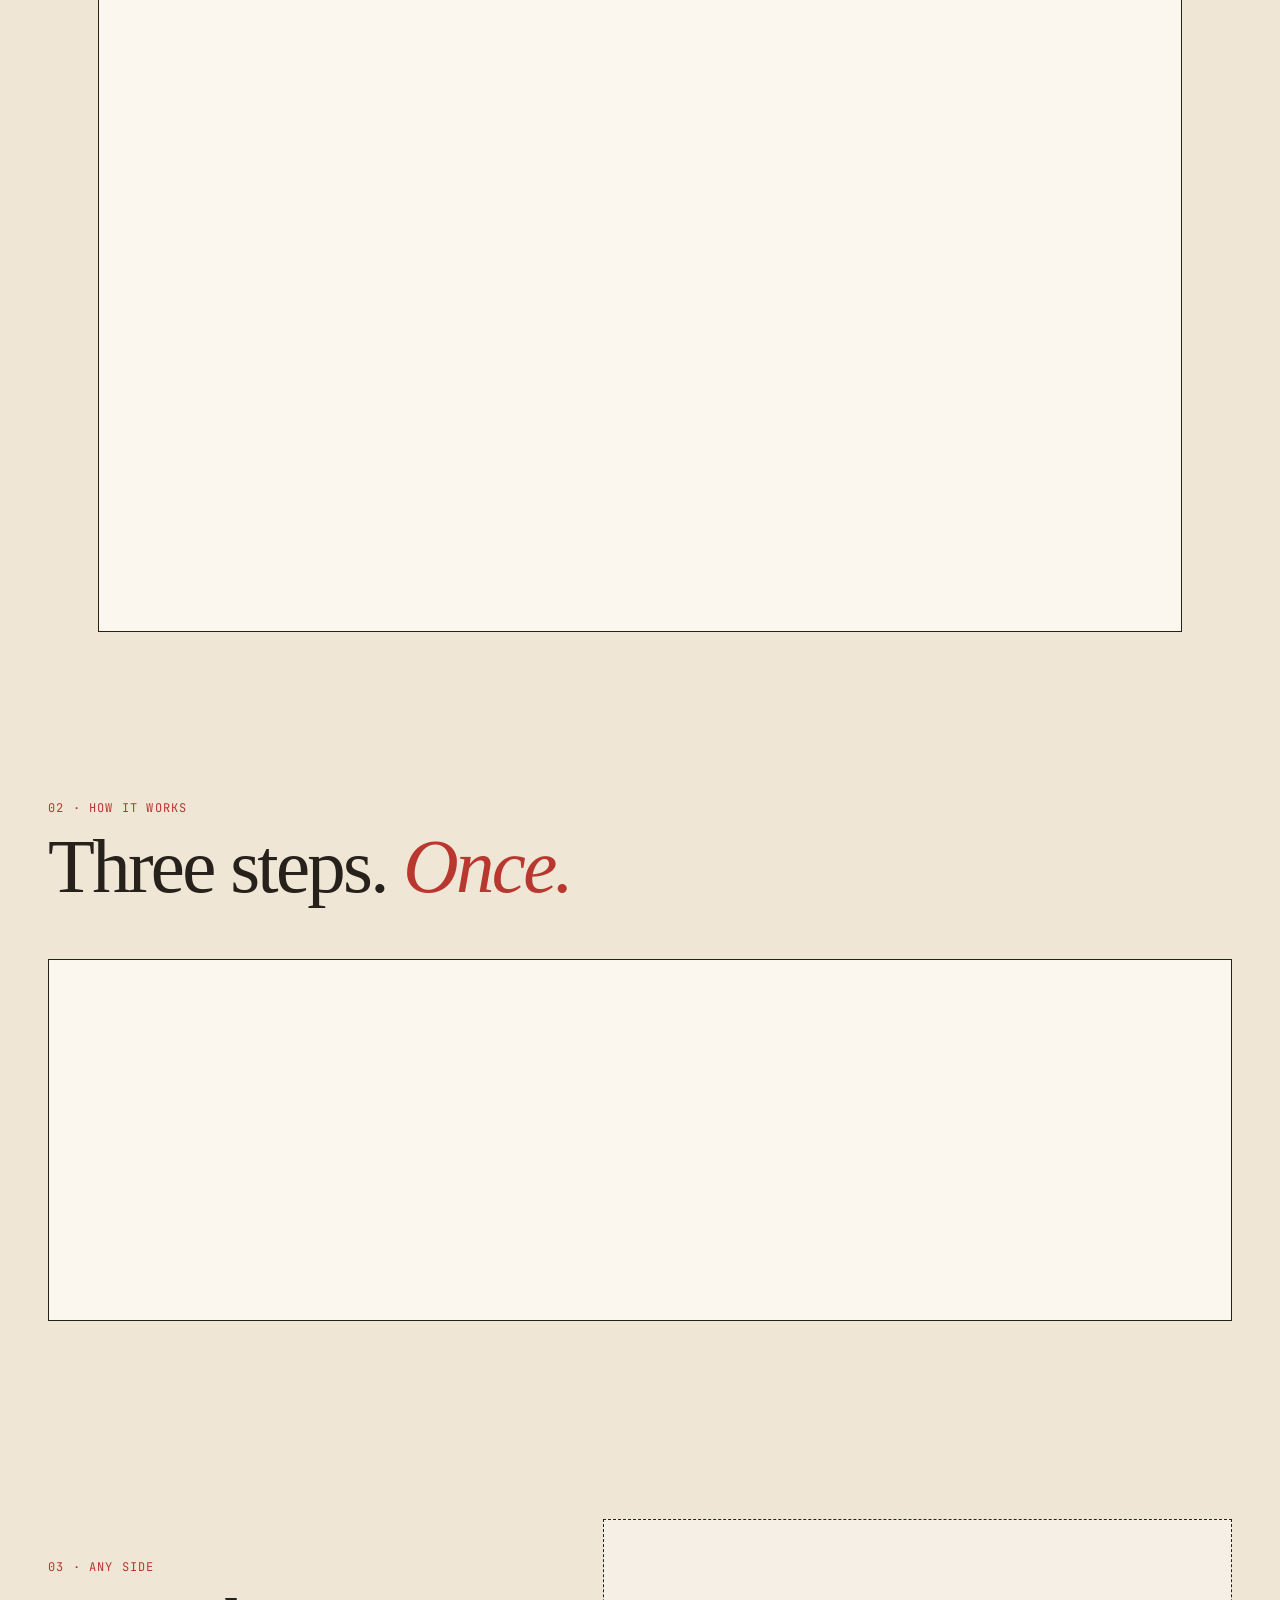
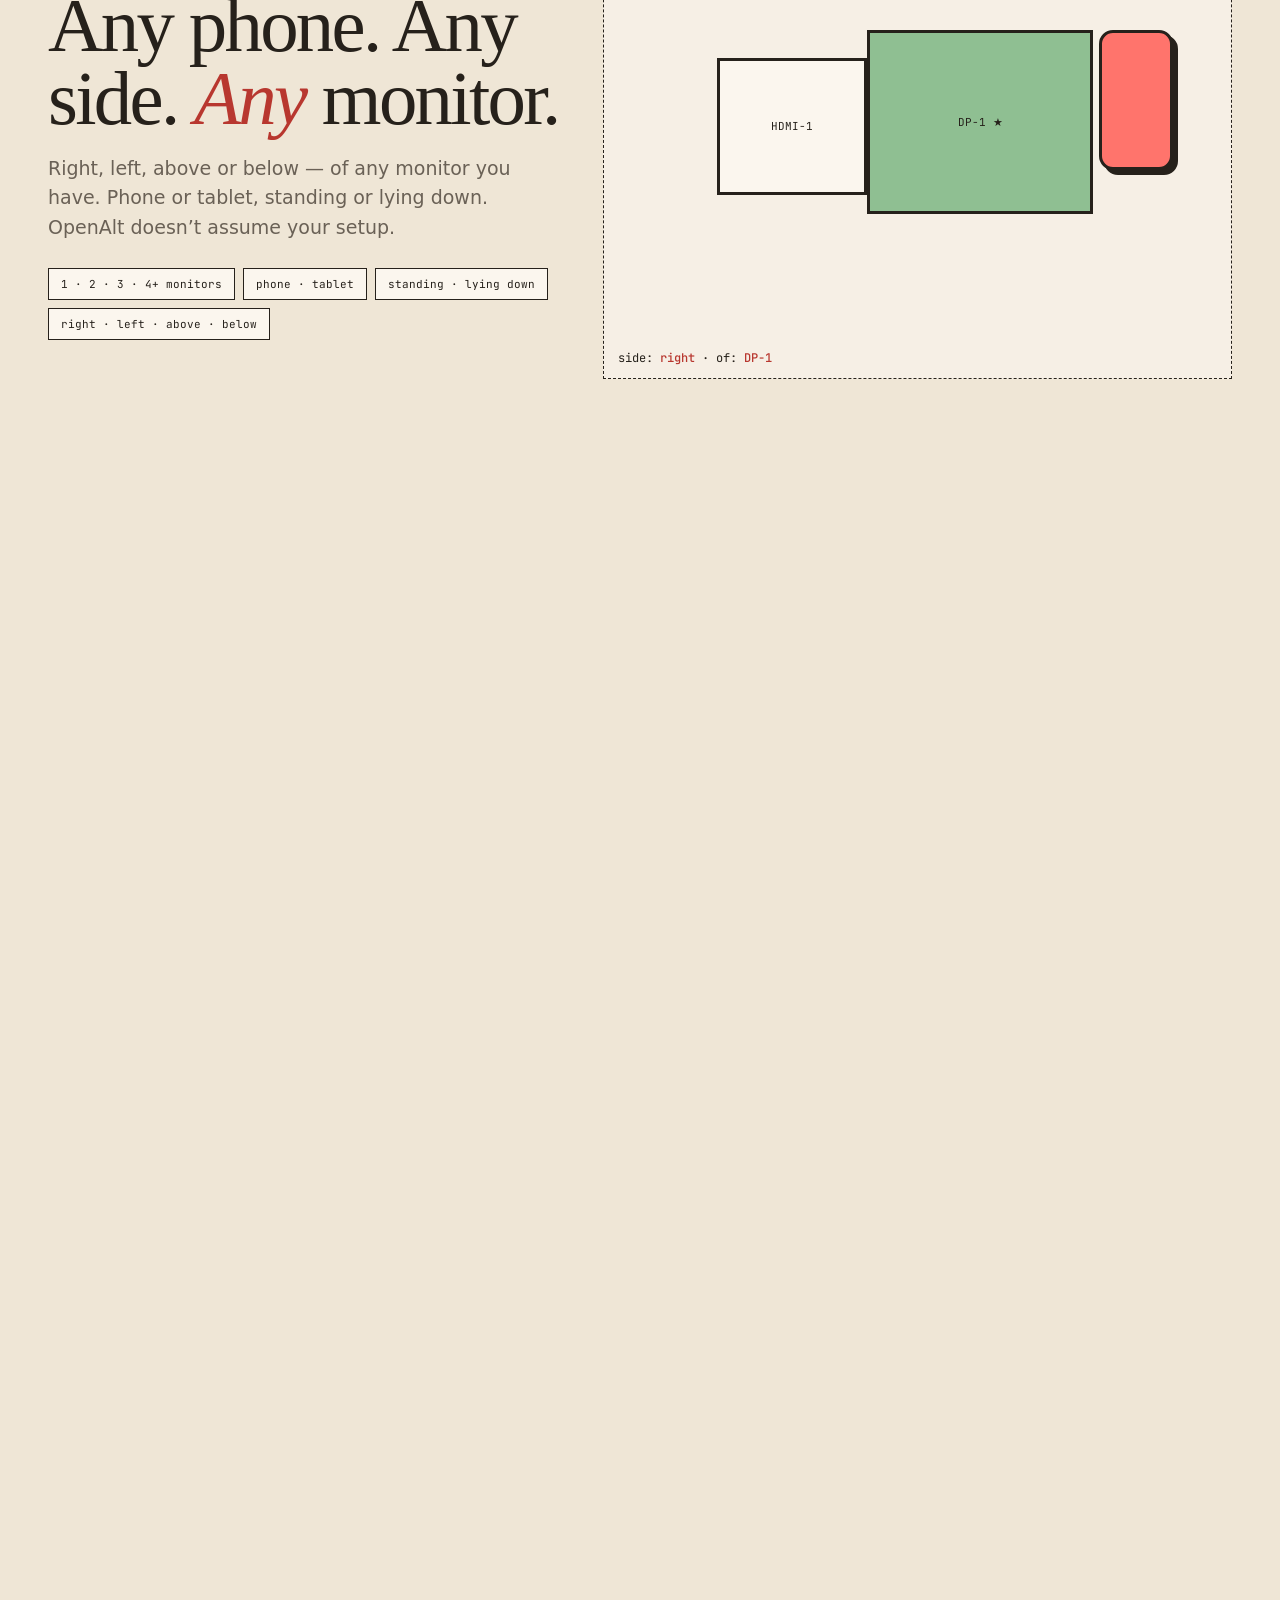
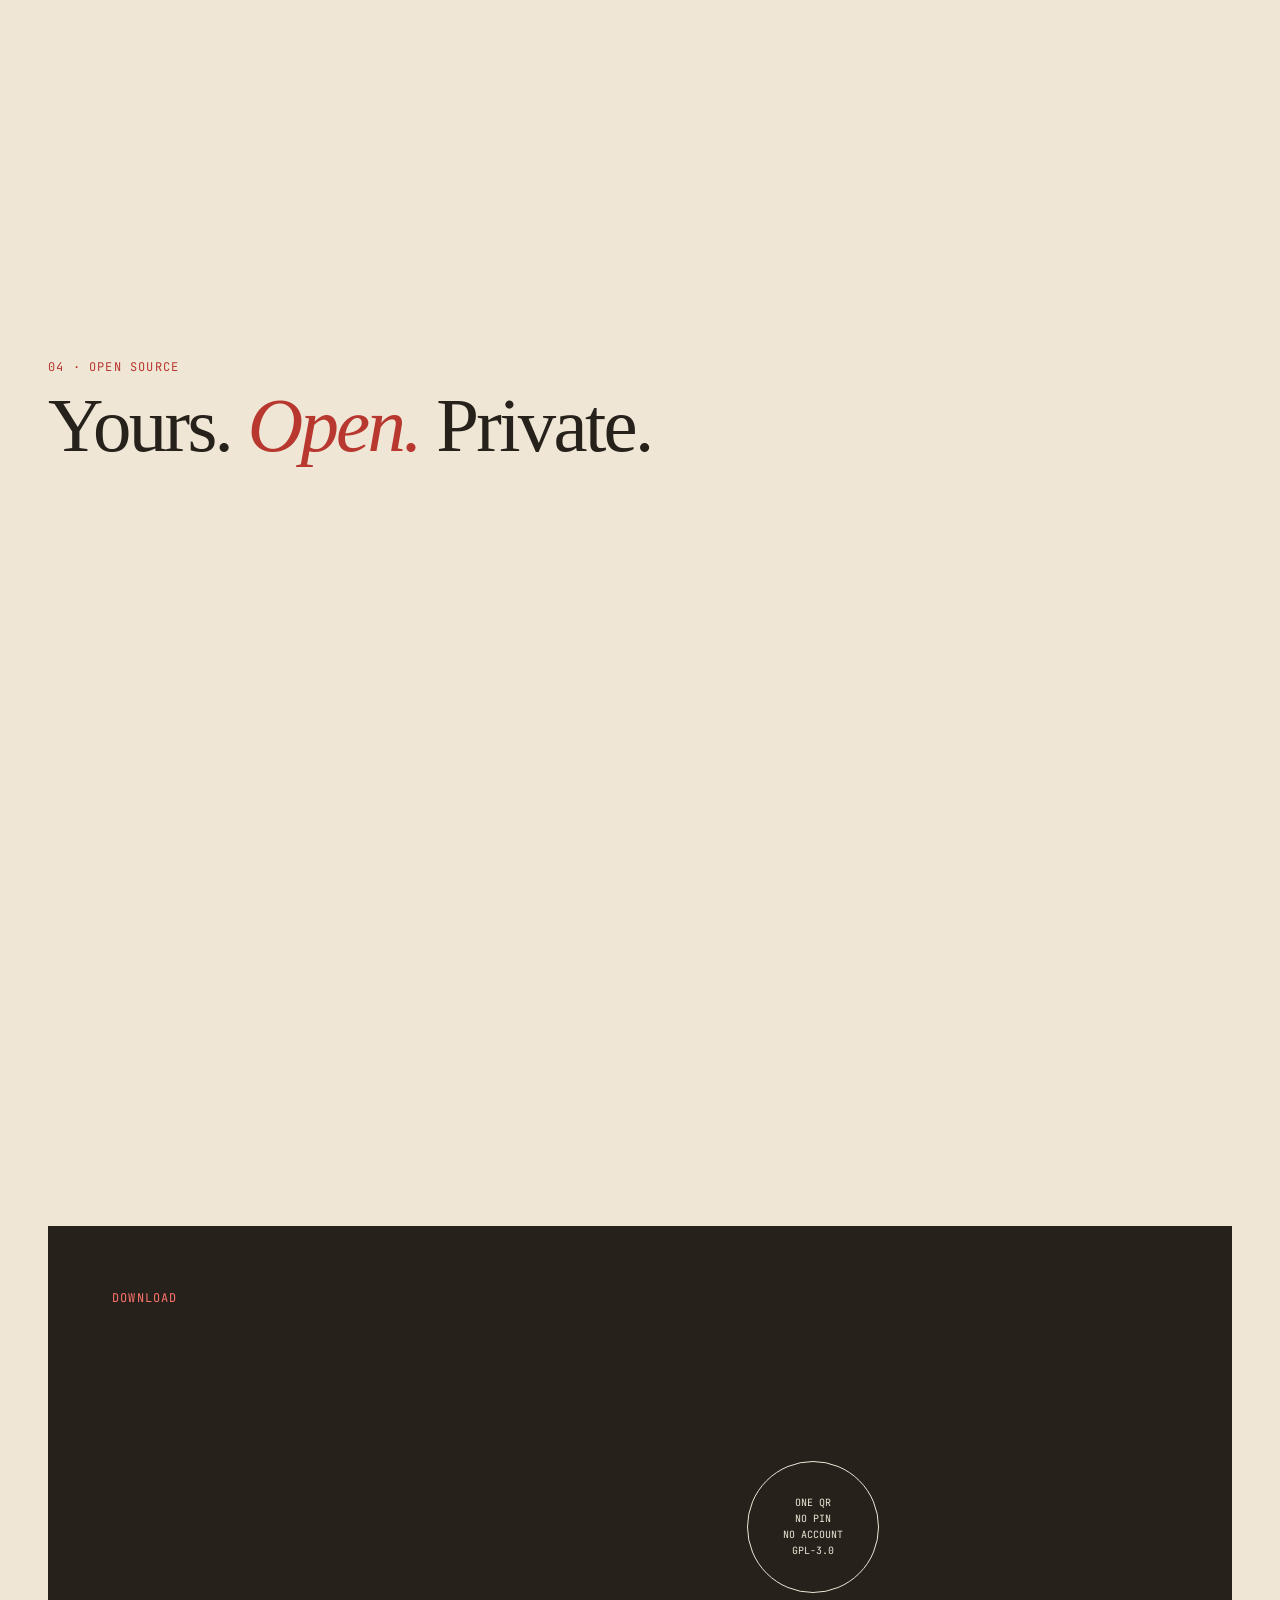
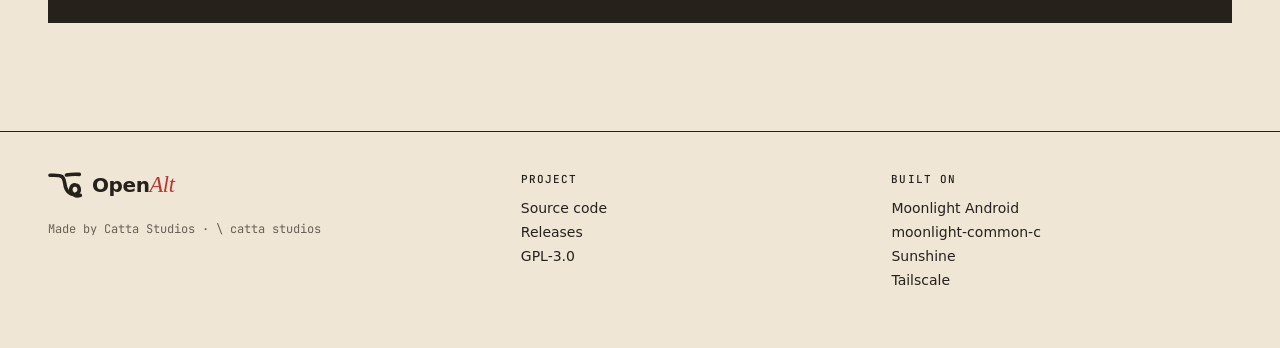
==== commit 6e255c46: "downloads da 0.2.0" ====
--- a/site/index.html
+++ b/site/index.html
@@ -231,8 +231,8 @@
     <h2 class="h2" id="dlTitle" data-i18n="dl.title">Take your PC <em>anywhere.</em></h2>
     <p class="lede" data-i18n="dl.lede">Install on the PC, get the app on the phone, scan once. Empowering anyone to stream anywhere.</p>
     <div class="plat">
-      <a class="btn red" href="https://github.com/berelels/openalt-releases/releases/download/v0.1.2/openalt-0.1.2-x86_64.AppImage"><svg aria-hidden="true"><use href="#i-down"/></svg><span data-i18n="dl.linux">PC · Linux</span></a>
-      <a class="btn" href="https://github.com/berelels/openalt-releases/releases/download/v0.1.2/openalt-0.1.2.apk"><svg aria-hidden="true"><use href="#i-down"/></svg><span data-i18n="dl.android">Phone · Android</span></a>
+      <a class="btn red" href="https://github.com/berelels/openalt-releases/releases/download/v0.2.0/openalt-0.2.0-x86_64.AppImage"><svg aria-hidden="true"><use href="#i-down"/></svg><span data-i18n="dl.linux">PC · Linux</span></a>
+      <a class="btn" href="https://github.com/berelels/openalt-releases/releases/download/v0.2.0/openalt-0.2.0.apk"><svg aria-hidden="true"><use href="#i-down"/></svg><span data-i18n="dl.android">Phone · Android</span></a>
       <a class="btn" aria-disabled="true" tabindex="-1"><span data-i18n="dl.windows">Windows · coming soon</span></a>
       <a class="btn" href="https://github.com/berelels/openalt-releases"><svg aria-hidden="true"><use href="#i-gh"/></svg>GitHub</a>
     </div>
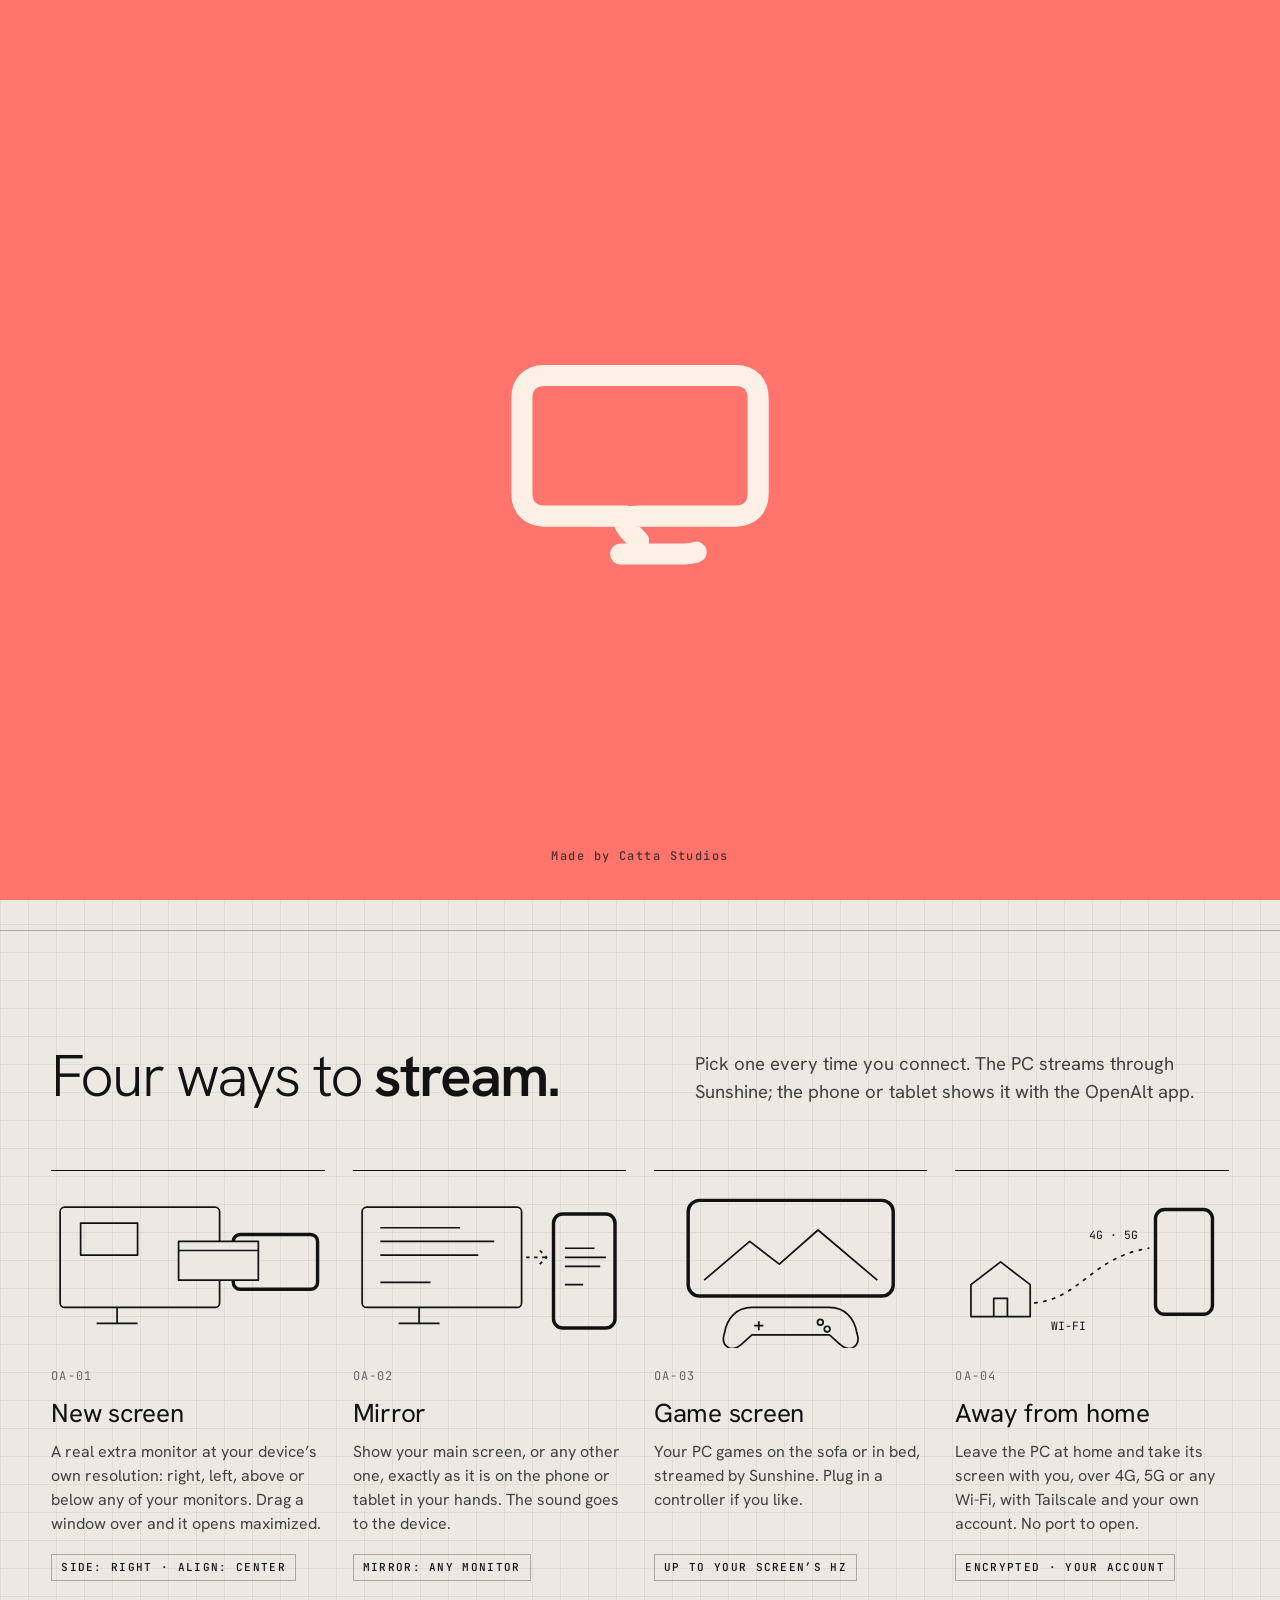
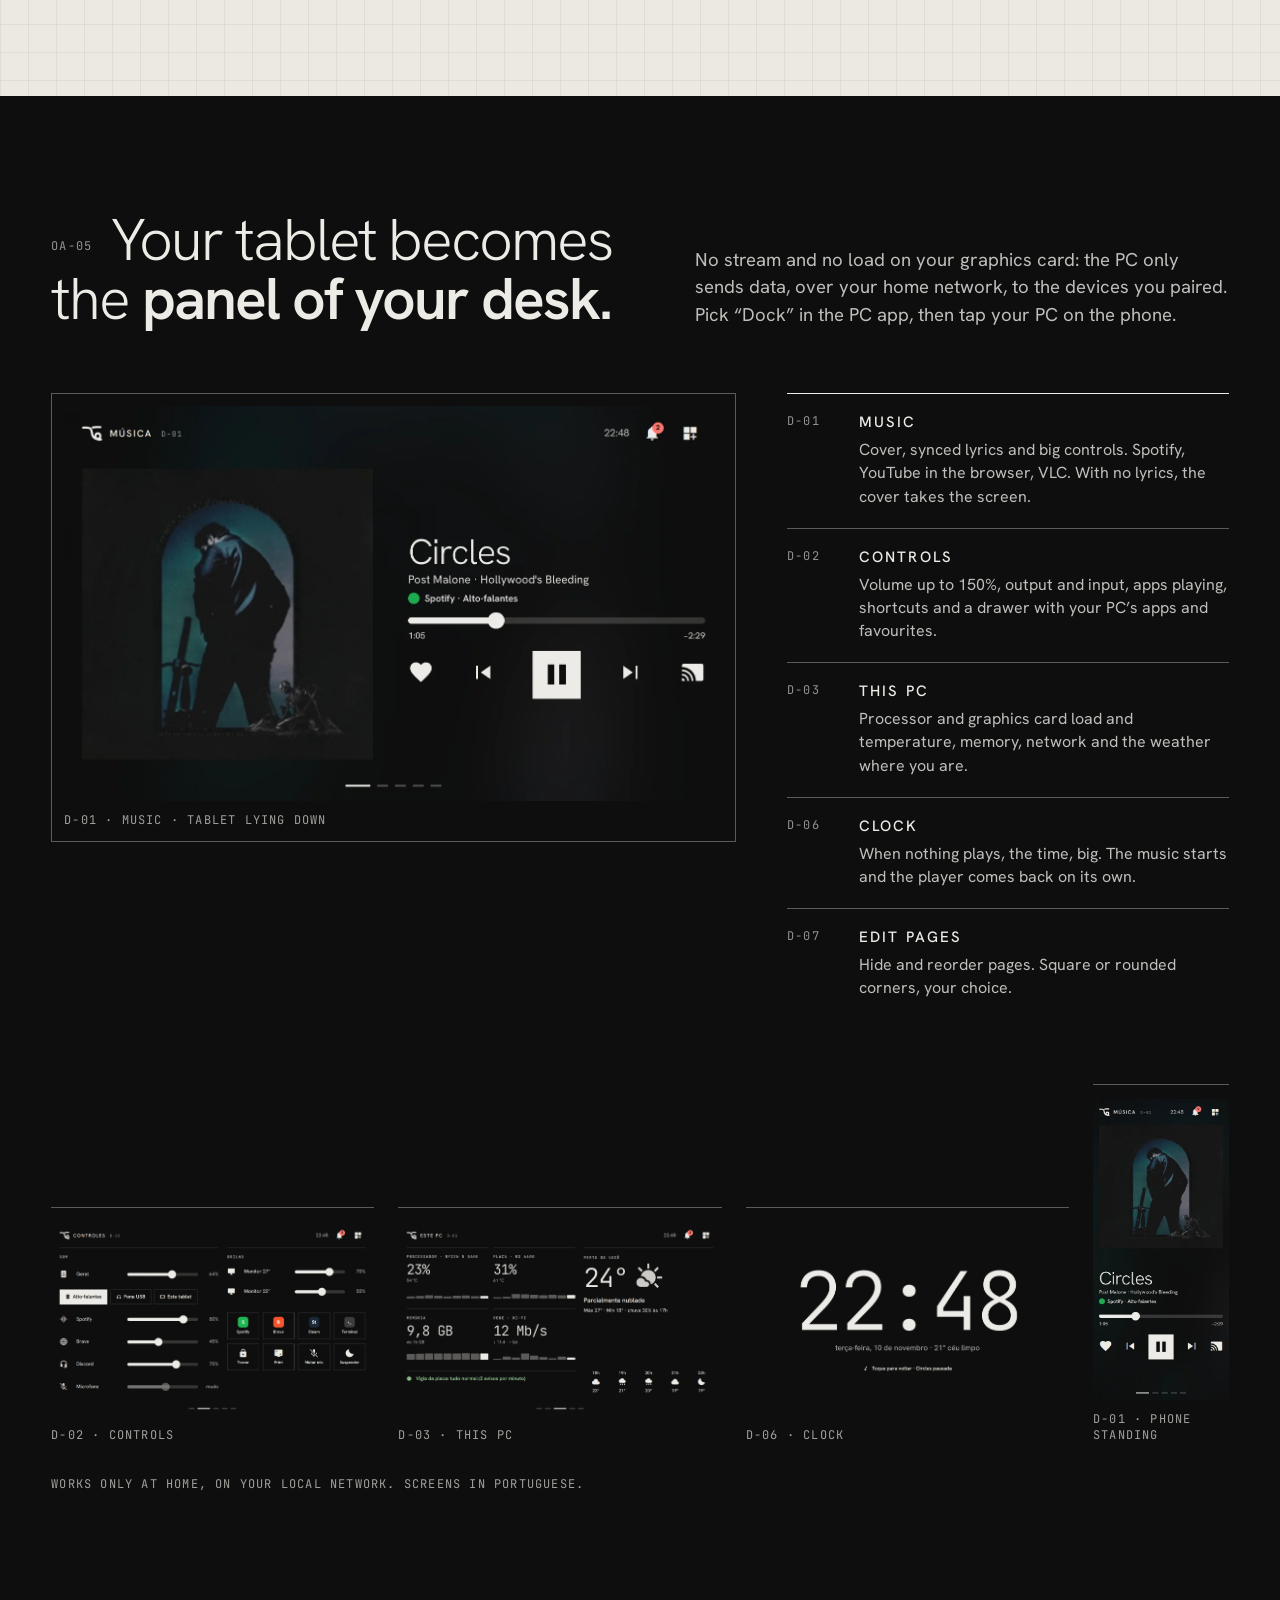
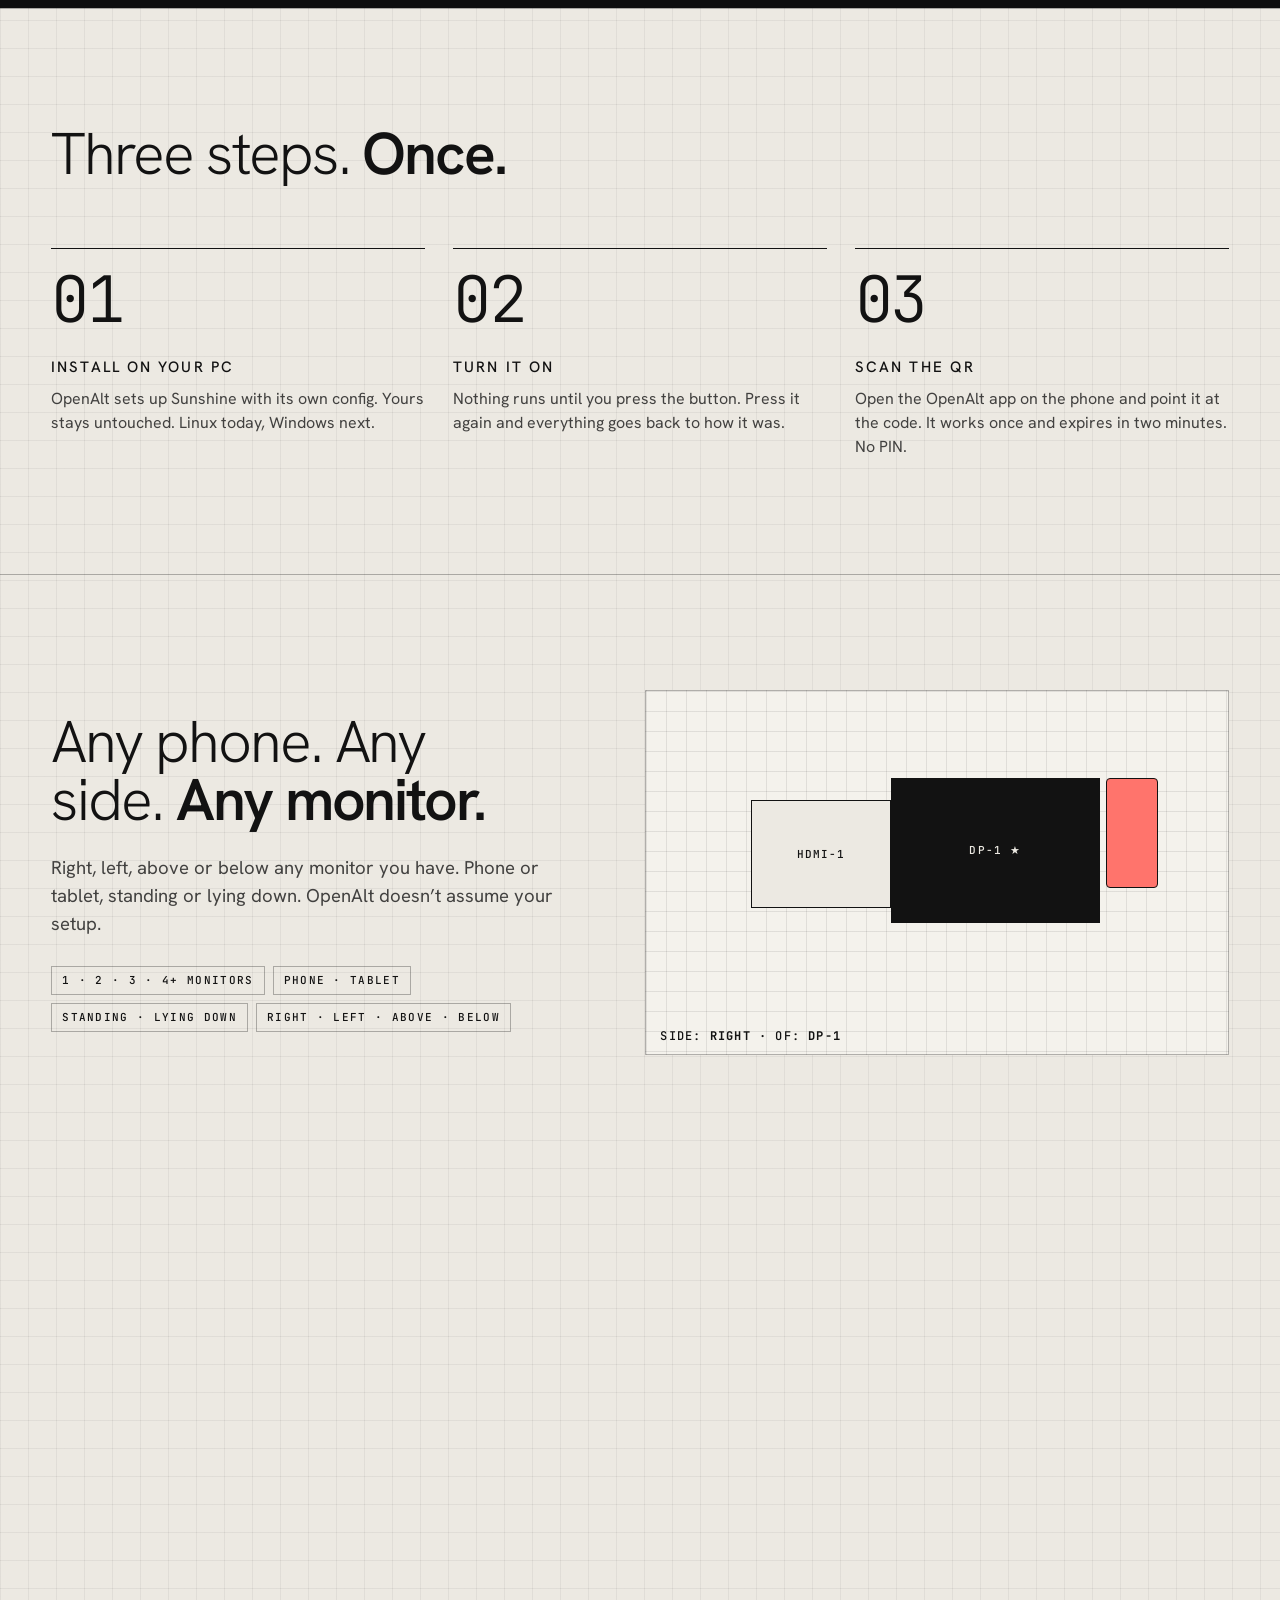
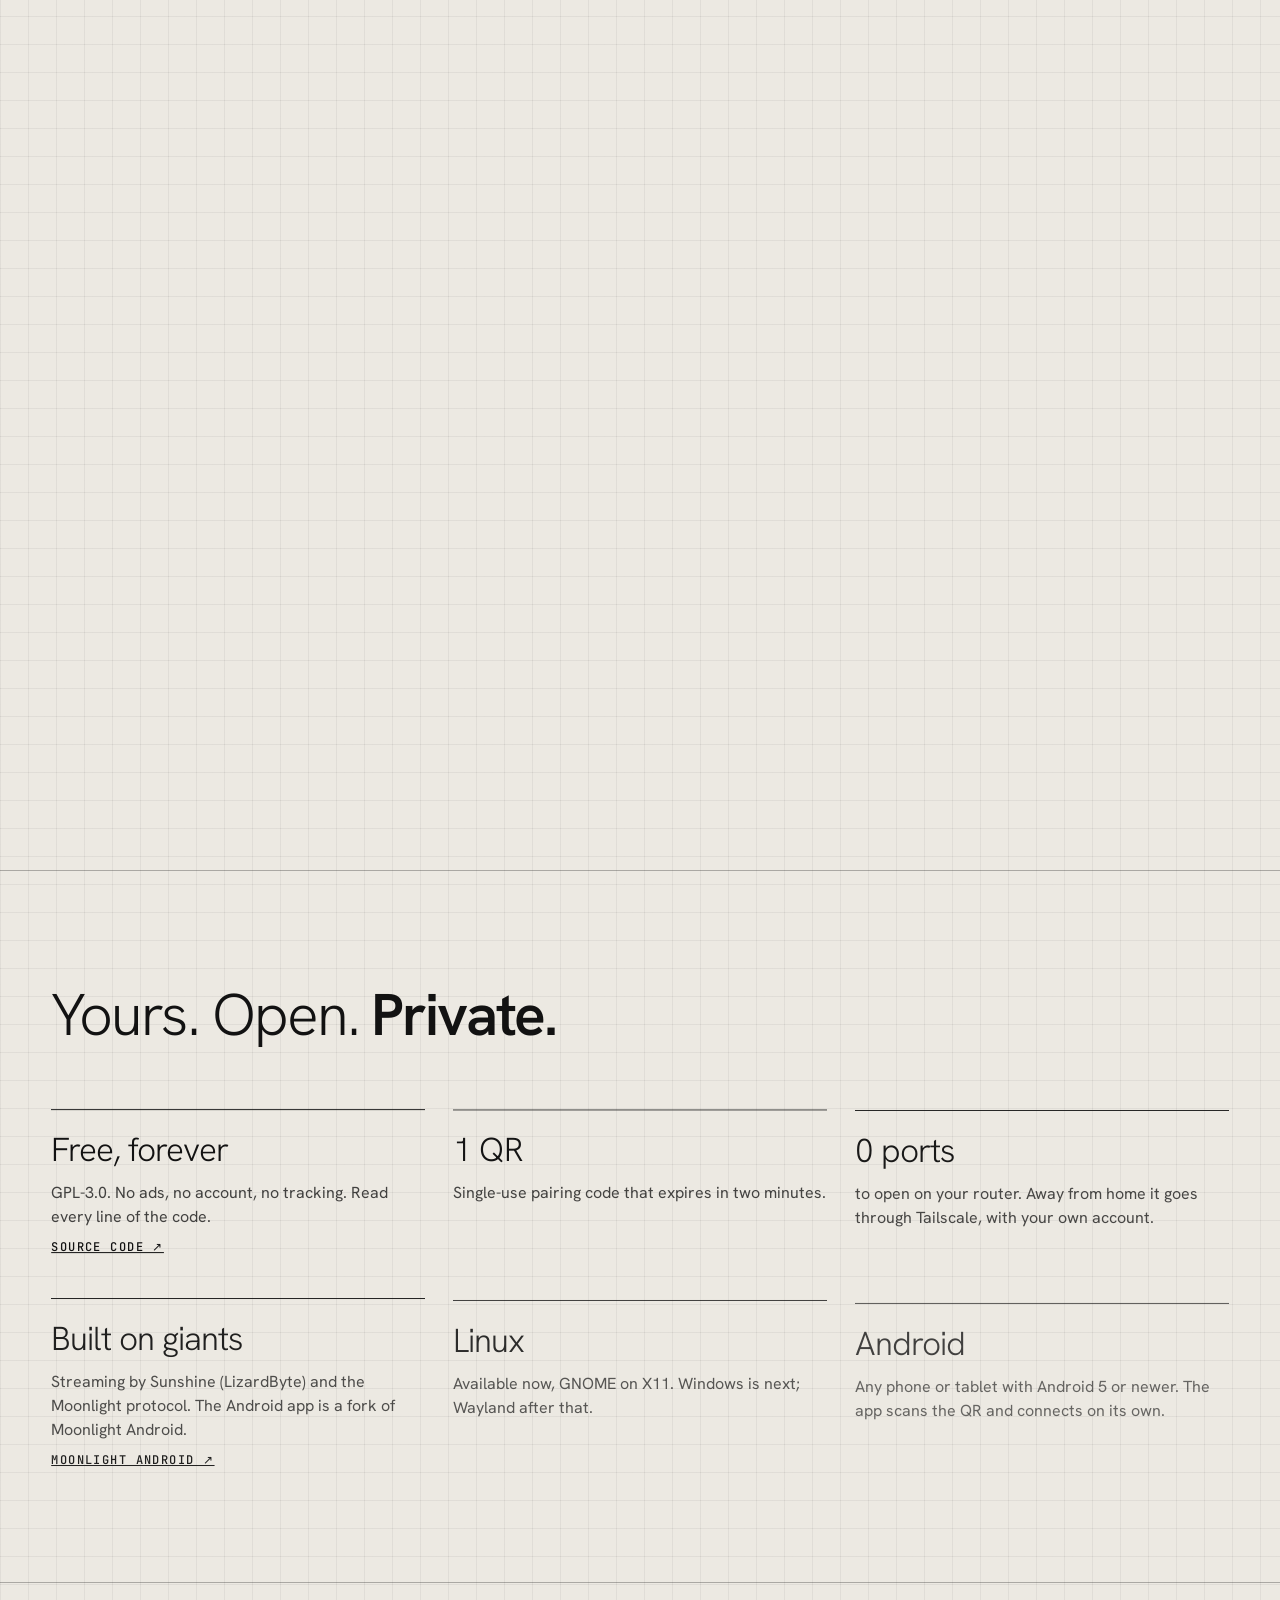
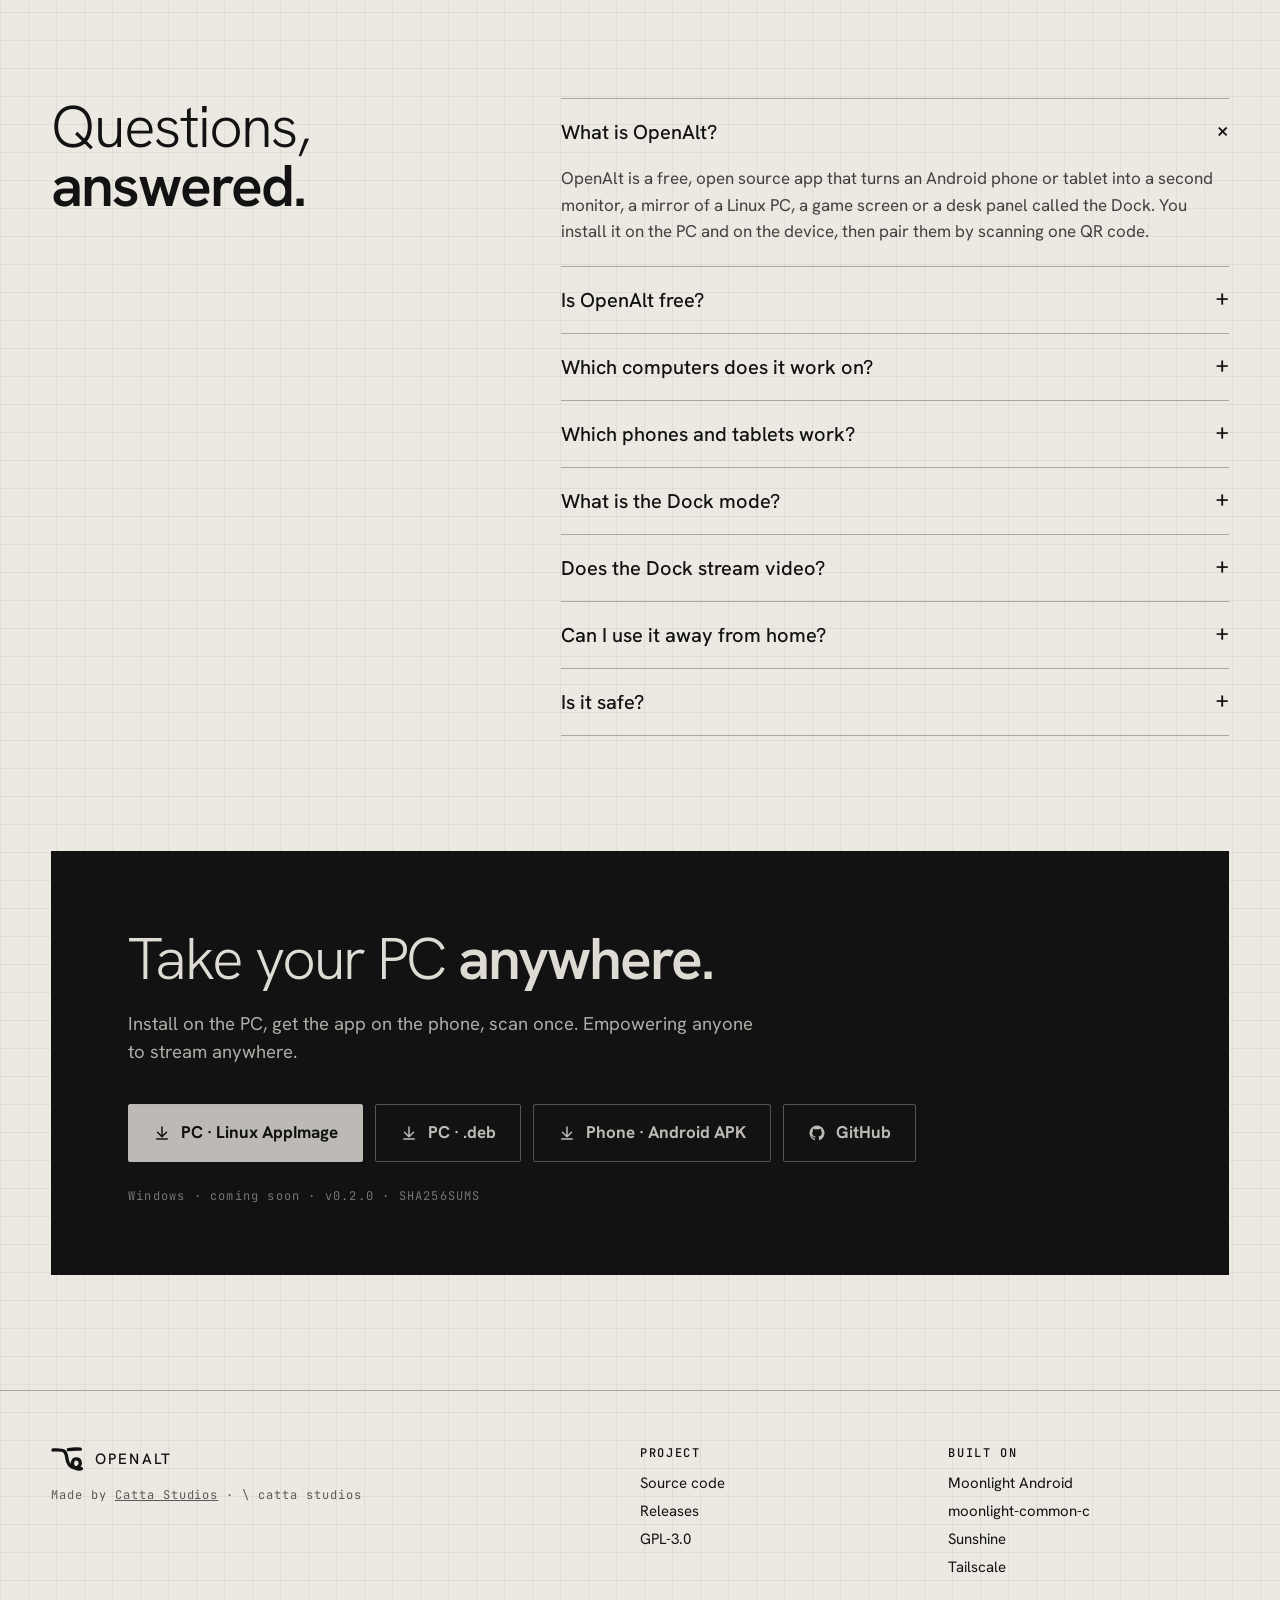
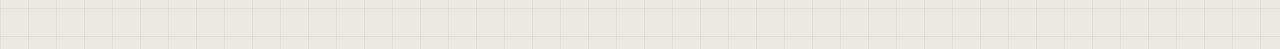
==== commit 44554aa1: "site: estilo Catálogo (ficha), modo Dock, páginas pt/ e es/, SEO/AEO/GEO - papel quadriculado com a " ====
--- a/site/index.html
+++ b/site/index.html
@@ -1,22 +1,144 @@
 <!doctype html>
-<html lang="en">
-<head>
+<html lang="en"><head>
   <meta charset="utf-8">
   <meta name="viewport" content="width=device-width, initial-scale=1">
-  <title>OpenAlt — Empowering anyone to stream anywhere</title>
-  <meta name="description" content="Free and open source: turn your phone or tablet into a second monitor, a mirror of your PC or a game screen. One QR code.">
-  <meta name="theme-color" content="#EFE6D6">
-  <meta property="og:title" content="OpenAlt — Empowering anyone to stream anywhere">
-  <meta property="og:description" content="Your phone or tablet as a second monitor, a mirror or a game screen. Free and open source.">
+  <!-- Fonte: esta página (inglês). pt/ e es/ são geradas dela por scripts/idiomas.mjs; não edite as cópias. -->
+  <title data-i18n="meta.title">OpenAlt — Your phone as a second monitor, mirror or desk panel for your PC</title>
+  <meta name="description" data-i18n-content="meta.desc" content="Free and open source app that turns an Android phone or tablet into a second monitor, a mirror of your Linux PC, a game screen or a desk panel with music, lyrics and controls. Pair with one QR code.">
+  <meta name="theme-color" content="#ECE9E2">
+  <link rel="canonical" href="https://cattastudios.com.br/openalt-releases/">
+  <link rel="alternate" hreflang="en" href="https://cattastudios.com.br/openalt-releases/">
+  <link rel="alternate" hreflang="pt-BR" href="https://cattastudios.com.br/openalt-releases/pt/">
+  <link rel="alternate" hreflang="es" href="https://cattastudios.com.br/openalt-releases/es/">
+  <link rel="alternate" hreflang="x-default" href="https://cattastudios.com.br/openalt-releases/">
+  <meta property="og:type" content="website">
+  <meta property="og:site_name" content="OpenAlt">
+  <meta property="og:url" content="https://cattastudios.com.br/openalt-releases/">
+  <meta property="og:locale" content="en_US">
+  <meta property="og:title" data-i18n-content="og.title" content="OpenAlt — Empowering anyone to stream anywhere">
+  <meta property="og:description" data-i18n-content="og.desc" content="Your Android phone or tablet as a second monitor, a mirror, a game screen or a desk panel for your PC. Free and open source.">
+  <meta property="og:image" content="https://cattastudios.com.br/openalt-releases/img/og.png">
+  <meta property="og:image:width" content="1200">
+  <meta property="og:image:height" content="630">
+  <meta name="twitter:card" content="summary_large_image">
   <link rel="icon" href="img/icon.svg" type="image/svg+xml">
-  <link rel="preload" href="fonts/newsreader-latin-opsz-normal.woff2" as="font" type="font/woff2" crossorigin>
+  <link rel="preload" href="fonts/hanken-grotesk-wght.ttf" as="font" type="font/ttf" crossorigin="">
   <link rel="stylesheet" href="css/site.css">
   <link rel="stylesheet" href="css/intro.css">
-  <script src="vendor/gsap.min.js" defer></script>
-  <script src="vendor/ScrollTrigger.min.js" defer></script>
-  <script src="js/i18n.js" defer></script>
-  <script src="js/intro.js" defer></script>
-  <script src="js/main.js" defer></script>
+  <script type="application/ld+json" id="ld-app">
+{
+  "@context": "https://schema.org",
+  "@type": "SoftwareApplication",
+  "name": "OpenAlt",
+  "url": "https://cattastudios.com.br/openalt-releases/",
+  "description": "Free and open source app that turns an Android phone or tablet into a second monitor, a mirror of your Linux PC, a game screen or a desk panel with music, lyrics and controls. Pair with one QR code.",
+  "inLanguage": "en",
+  "applicationCategory": "UtilitiesApplication",
+  "operatingSystem": "Linux (GNOME on X11), Android 5+",
+  "softwareVersion": "0.2.0",
+  "license": "https://www.gnu.org/licenses/gpl-3.0.html",
+  "isAccessibleForFree": true,
+  "offers": {
+    "@type": "Offer",
+    "price": "0",
+    "priceCurrency": "USD"
+  },
+  "downloadUrl": "https://github.com/berelels/openalt-releases/releases/tag/v0.2.0",
+  "screenshot": "https://cattastudios.com.br/openalt-releases/img/dock/musica.webp",
+  "image": "https://cattastudios.com.br/openalt-releases/img/og.png",
+  "featureList": [
+    "New screen: One more monitor, on any side of any monitor.",
+    "Mirror: Any monitor of your PC, exactly as it is, in your hands.",
+    "Game: Your PC games on the sofa, with or without a controller.",
+    "Away from home: Over 4G, 5G or any Wi-Fi, through Tailscale.",
+    "Dock: A desk panel for your PC, without streaming. Music, controls, stats."
+  ],
+  "author": {
+    "@type": "Organization",
+    "name": "Catta Studios",
+    "url": "https://berelels.github.io"
+  },
+  "codeRepository": "https://github.com/berelels/openalt-releases"
+}
+</script>
+  <script type="application/ld+json" id="ld-faq">
+{
+  "@context": "https://schema.org",
+  "@type": "FAQPage",
+  "inLanguage": "en",
+  "mainEntity": [
+    {
+      "@type": "Question",
+      "name": "What is OpenAlt?",
+      "acceptedAnswer": {
+        "@type": "Answer",
+        "text": "OpenAlt is a free, open source app that turns an Android phone or tablet into a second monitor, a mirror of a Linux PC, a game screen or a desk panel called the Dock. You install it on the PC and on the device, then pair them by scanning one QR code."
+      }
+    },
+    {
+      "@type": "Question",
+      "name": "Is OpenAlt free?",
+      "acceptedAnswer": {
+        "@type": "Answer",
+        "text": "Yes. OpenAlt is licensed under GPL-3.0, with no ads, no account and no subscription. The downloads and the source code of every version are on GitHub."
+      }
+    },
+    {
+      "@type": "Question",
+      "name": "Which computers does it work on?",
+      "acceptedAnswer": {
+        "@type": "Answer",
+        "text": "Linux PCs with GNOME on X11 today: an AppImage for any distribution and a .deb for Ubuntu, Debian, Zorin and Pop!_OS. Windows is next; Wayland comes after that."
+      }
+    },
+    {
+      "@type": "Question",
+      "name": "Which phones and tablets work?",
+      "acceptedAnswer": {
+        "@type": "Answer",
+        "text": "Any phone or tablet with Android 5 or newer, standing or lying down, placed on any side of any monitor."
+      }
+    },
+    {
+      "@type": "Question",
+      "name": "What is the Dock mode?",
+      "acceptedAnswer": {
+        "@type": "Answer",
+        "text": "The Dock, new in version 0.2.0, turns a phone or tablet into a desk panel beside your monitor: music with cover and synced lyrics, volume up to 150% and audio devices, shortcuts and your PC’s apps, processor and graphics card temperature, the weather, and a big clock when nothing plays."
+      }
+    },
+    {
+      "@type": "Question",
+      "name": "Does the Dock stream video?",
+      "acceptedAnswer": {
+        "@type": "Answer",
+        "text": "No. The PC only sends data (the song, the volume, the temperatures) over your home network, so it doesn’t load the graphics card. It works only on the local network and only with devices you paired."
+      }
+    },
+    {
+      "@type": "Question",
+      "name": "Can I use it away from home?",
+      "acceptedAnswer": {
+        "@type": "Answer",
+        "text": "Yes, to mirror your PC over 4G, 5G or any Wi-Fi, through your own Tailscale account, with no router port to open. The Dock works only at home."
+      }
+    },
+    {
+      "@type": "Question",
+      "name": "Is it safe?",
+      "acceptedAnswer": {
+        "@type": "Answer",
+        "text": "Pairing uses a single-use QR code that expires in two minutes, with no PIN. The PC only accepts devices you paired, and forgetting a device cuts it off from the stream and the Dock at once. Nothing about you is sent anywhere."
+      }
+    }
+  ]
+}
+</script>
+  <script src="vendor/gsap.min.js" defer=""></script>
+  <script src="vendor/ScrollTrigger.min.js" defer=""></script>
+  <script src="js/i18n.js" defer=""></script>
+  <script src="js/intro.js" defer=""></script>
+  <script src="js/main.js" defer=""></script>
   <!-- sem JavaScript, sem abertura: a página aparece direto -->
   <noscript><style>.intro { display: none; } body.intro-on { overflow: auto; }</style></noscript>
 </head>
@@ -25,180 +147,179 @@
 <div class="intro boot" id="intro" aria-hidden="true"></div>
 <a class="skip" href="#main" data-i18n="skip">Skip to content</a>
 
-<!-- ícones (usados com <use href="#i-…">) -->
 <svg width="0" height="0" style="position:absolute" aria-hidden="true">
   <defs>
-    <symbol id="i-down" viewBox="0 0 24 24" fill="none" stroke="currentColor" stroke-width="2" stroke-linecap="round" stroke-linejoin="round"><path d="M12 4v12M6 11l6 6 6-6M5 20h14"/></symbol>
-    <symbol id="i-arrow" viewBox="0 0 40 16" fill="none" stroke="currentColor" stroke-width="1.6" stroke-linecap="round" stroke-linejoin="round"><path d="M2 8h34M30 2l6 6-6 6"/></symbol>
-    <symbol id="i-ne" viewBox="0 0 24 24" fill="none" stroke="currentColor" stroke-width="2" stroke-linecap="round" stroke-linejoin="round"><path d="M7 17 17 7M8 7h9v9"/></symbol>
-    <symbol id="i-home" viewBox="0 0 24 24" fill="none" stroke="currentColor" stroke-width="2.2" stroke-linejoin="round"><path d="M4 11 12 4l8 7v9H4z"/></symbol>
-    <symbol id="i-bus" viewBox="0 0 24 24" fill="none" stroke="currentColor" stroke-width="2.2" stroke-linejoin="round"><rect x="5" y="3" width="14" height="15" rx="3"/><path d="M5 11h14M8 21v-3M16 21v-3"/></symbol>
-    <symbol id="i-cafe" viewBox="0 0 24 24" fill="none" stroke="currentColor" stroke-width="2.2" stroke-linejoin="round"><path d="M4 9h12v6a5 5 0 0 1-5 5H9a5 5 0 0 1-5-5zM16 11h2a3 3 0 0 1 0 6h-2"/></symbol>
-    <symbol id="i-power" viewBox="0 0 24 24" fill="none" stroke="currentColor" stroke-width="2.6" stroke-linecap="round"><path d="M12 3v9M7 6a8 8 0 1 0 10 0"/></symbol>
-    <symbol id="i-gh" viewBox="0 0 24 24" fill="currentColor"><path d="M12 2a10 10 0 0 0-3.16 19.49c.5.09.68-.22.68-.48v-1.7c-2.78.6-3.37-1.34-3.37-1.34-.45-1.16-1.11-1.47-1.11-1.47-.91-.62.07-.61.07-.61 1 .07 1.53 1.03 1.53 1.03.9 1.53 2.35 1.09 2.92.83.09-.65.35-1.09.64-1.34-2.22-.25-4.56-1.11-4.56-4.94 0-1.09.39-1.98 1.03-2.68-.1-.25-.45-1.27.1-2.65 0 0 .84-.27 2.75 1.02a9.5 9.5 0 0 1 5 0c1.91-1.29 2.75-1.02 2.75-1.02.55 1.38.2 2.4.1 2.65.64.7 1.03 1.59 1.03 2.68 0 3.84-2.34 4.69-4.57 4.93.36.31.68.92.68 1.86v2.76c0 .27.18.58.69.48A10 10 0 0 0 12 2z"/></symbol>
+    <symbol id="i-logo" viewBox="64 120 380 300" fill="none" stroke="currentColor" stroke-width="40" stroke-linecap="round" stroke-linejoin="round"><path d="M86 156c62-2 108-6 136 16 30 24 26 80 40 124 18 56 78 92 126 64 40-24 30-90-14-96-50-8-72 52-40 92 22 28 62 34 92 24"></path><path d="M270 152c50-8 96-10 144-6"></path></symbol>
+    <symbol id="i-down" viewBox="0 0 24 24" fill="none" stroke="currentColor" stroke-width="2" stroke-linecap="round" stroke-linejoin="round"><path d="M12 4v12M6 11l6 6 6-6M5 20h14"></path></symbol>
+    <symbol id="i-gh" viewBox="0 0 24 24" fill="currentColor"><path d="M12 2a10 10 0 0 0-3.16 19.49c.5.09.68-.22.68-.48v-1.7c-2.78.6-3.37-1.34-3.37-1.34-.45-1.16-1.11-1.47-1.11-1.47-.91-.62.07-.61.07-.61 1 .07 1.53 1.03 1.53 1.03.9 1.53 2.35 1.09 2.92.83.09-.65.35-1.09.64-1.34-2.22-.25-4.56-1.11-4.56-4.94 0-1.09.39-1.98 1.03-2.68-.1-.25-.45-1.27.1-2.65 0 0 .84-.27 2.75 1.02a9.5 9.5 0 0 1 5 0c1.91-1.29 2.75-1.02 2.75-1.02.55 1.38.2 2.4.1 2.65.64.7 1.03 1.59 1.03 2.68 0 3.84-2.34 4.69-4.57 4.93.36.31.68.92.68 1.86v2.76c0 .27.18.58.69.48A10 10 0 0 0 12 2z"></path></symbol>
+    <symbol id="i-plus" viewBox="0 0 24 24" fill="none" stroke="currentColor" stroke-width="1.8" stroke-linecap="round"><path d="M12 5v14M5 12h14"></path></symbol>
   </defs>
 </svg>
 
 <header class="nav" id="nav">
-  <a class="logo" href="#top" aria-label="OpenAlt">
-    <svg viewBox="64 120 380 300" fill="none" stroke="currentColor" stroke-width="40" stroke-linecap="round" stroke-linejoin="round" aria-hidden="true"><path d="M86 156c62-2 108-6 136 16 30 24 26 80 40 124 18 56 78 92 126 64 40-24 30-90-14-96-50-8-72 52-40 92 22 28 62 34 92 24"/><path d="M270 152c50-8 96-10 144-6"/></svg>
-    <span>Open<em>Alt</em></span>
-  </a>
-  <ul class="nav-links mono">
-    <li><a href="#modes" data-i18n="nav.modes">01 Modes</a></li>
-    <li><a href="#how" data-i18n="nav.how">02 How it works</a></li>
-    <li><a href="#sides" data-i18n="nav.sides">03 Any side</a></li>
-    <li><a href="#open" data-i18n="nav.open">04 Open source</a></li>
-  </ul>
-  <div class="nav-end">
+  <div class="wrap bar">
+    <a class="brand" href="#top" aria-label="OpenAlt"><svg aria-hidden="true"><use href="#i-logo"></use></svg><b>OPENALT</b><span class="code">OA-00</span></a>
+    <nav class="links" aria-label="Sections" data-i18n-aria="nav.label">
+      <a href="#modes" data-i18n="nav.modes">Modes</a><a href="#dock" data-i18n="nav.dock">Dock</a><a href="#how" data-i18n="nav.how">How it works</a><a href="#faq" data-i18n="nav.faq">Questions</a>
+    </nav>
     <div class="lang" role="group" aria-label="Language" data-i18n-aria="lang.label">
-      <button type="button" data-lang="pt" aria-pressed="false">PT</button><button type="button" data-lang="en" aria-pressed="true">EN</button><button type="button" data-lang="es" aria-pressed="false">ES</button>
-    </div>
-    <a class="btn ink" href="#download"><span data-i18n="nav.download">Download</span><svg aria-hidden="true"><use href="#i-down"/></svg></a>
+      <a data-lang-link="en" href="./" hreflang="en" aria-current="true">EN</a><a data-lang-link="pt" href="pt/" hreflang="pt-BR">PT</a><a data-lang-link="es" href="es/" hreflang="es">ES</a>
+    </div>
+    <a class="btn fill small" href="#download"><svg aria-hidden="true"><use href="#i-down"></use></svg><span data-i18n="nav.download">Download</span></a>
   </div>
 </header>
 
 <main id="main">
-<!-- ── herói ───────────────────────────────────────────── -->
-<section class="hero wrap" id="top">
-  <div>
-    <h1 class="h1" data-i18n="hero.title" data-split>Empowering anyone to stream <em>anywhere.</em></h1>
-    <p class="lede" data-i18n="hero.lede">Your phone or tablet becomes a second monitor, a mirror of your PC or a game screen. One QR code. That’s the setup.</p>
-    <div class="ctas">
-      <a class="btn red" href="#download"><svg aria-hidden="true"><use href="#i-down"/></svg><span data-i18n="hero.cta">Get it for Linux</span></a>
-      <a class="btn" href="#modes" data-i18n="hero.cta2">See the plan</a>
-    </div>
-    <div class="stats">
-      <div><b>3</b><span data-i18n="stat.modes">modes</span></div>
-      <div><b>1</b><span data-i18n="stat.qr">QR to pair</span></div>
-      <div><b>∞</b><span data-i18n="stat.places">places to stream</span></div>
-    </div>
-  </div>
-
-  <div class="mosaic-wrap" aria-hidden="true">
-    <div class="mosaic">
-      <div class="tile t-red"><svg viewBox="0 0 120 120"><path d="M0 120A120 120 0 0 1 120 0V120Z" fill="#26211B"/></svg></div>
-      <div class="tile t-paper"></div>
-      <div class="tile t-sage"><svg viewBox="0 0 120 120"><circle cx="60" cy="60" r="34" fill="#EFE6D6"/><circle cx="60" cy="60" r="14" fill="#4A7350"/></svg></div>
-      <div class="tile t-sun"><svg viewBox="0 0 120 120"><path d="M30 90l30-60 30 60z" fill="#26211B"/></svg></div>
-      <div class="tile t-ink"><svg viewBox="0 0 120 120" fill="none" stroke="#EFE6D6" stroke-width="8" stroke-linecap="round"><path d="M30 70a42 42 0 0 1 60 0M42 82a24 24 0 0 1 36 0"/><circle cx="60" cy="94" r="5" fill="#EFE6D6"/></svg></div>
-      <div class="tile t-pink"></div><div class="tile t-pink"></div>
-      <div class="tile t-paper"><svg viewBox="0 0 120 120"><path d="M0 0H120A120 120 0 0 1 0 120Z" fill="#FF746C"/></svg></div>
-      <div class="tile t-sagel"></div><div class="tile t-pink"></div><div class="tile t-pink"></div>
-      <div class="tile t-ink"><svg viewBox="0 0 120 120"><rect x="34" y="34" width="22" height="22" fill="#EFE6D6"/><rect x="64" y="34" width="22" height="22" fill="#EFE6D6"/><rect x="34" y="64" width="22" height="22" fill="#EFE6D6"/><rect x="70" y="70" width="10" height="10" fill="#FF746C"/></svg></div>
-      <div class="tile t-sun"><svg viewBox="0 0 120 120" fill="none" stroke="#26211B" stroke-width="8" stroke-linejoin="round"><path d="M20 80h80M30 80V56l30-22 30 22v24"/></svg></div>
-      <div class="tile t-paper"></div>
-      <div class="tile t-sage"><svg viewBox="0 0 120 120"><path d="M120 120A120 120 0 0 1 0 0V120Z" fill="#8FBF92"/></svg></div>
-      <div class="tile t-red"></div>
-      <div class="tile t-paper"><svg viewBox="0 0 120 120" fill="none" stroke="#26211B" stroke-width="7" stroke-linecap="round"><path d="M34 52h52c10 0 16 8 16 18s-6 18-16 18c-8 0-12-6-16-10H50c-4 4-8 10-16 10-10 0-16-8-16-18s6-18 16-18z"/></svg></div>
-      <div class="tile t-ink"></div><div class="tile t-pink"></div><div class="tile t-paper"></div>
-    </div>
-    <div class="fd fd-lap hero-lap" style="--w:calc(var(--t) * 2.6); left:calc(var(--t) * .4); top:calc(var(--t) * 2.1)">
-      <div class="lid"><div class="scr"><div class="ui-app"><div class="bar"><i></i><b></b></div><div class="c1"></div><div class="c2"></div><div class="c3"></div><div class="c4"></div></div></div></div><div class="base"></div>
-    </div>
-    <div class="fd fd-phone hero-phone" style="--w:calc(var(--t) * 1); left:calc(var(--t) * 3.35); top:calc(var(--t) * 1.55)">
-      <div class="scr"><div class="ui-phone"><b></b><i></i><div class="pc"></div><div class="qr"></div></div></div>
-    </div>
-    <span class="dim hero-dim1" style="left:calc(var(--t) * .4); top:calc(var(--t) * 4.1)"><span class="rule" style="width:calc(var(--t) * 2.6)"></span></span>
-    <span class="dim" style="left:calc(var(--t) * .9); top:calc(var(--t) * 4.2)" data-i18n="hero.dim1">+ 1 screen · 1080×2400</span>
-    <span class="dim" style="right:0; top:calc(var(--t) * 1.2)" data-i18n="hero.dim2">← side: right · align: top</span>
-  </div>
-  <div class="stamp" aria-hidden="true" data-i18n="stamp">One QR<br>No PIN<br>No account<br>GPL-3.0</div>
-</section>
-
-<!-- ── modos: rolagem lateral ─────────────────────────── -->
-<section class="modes" id="modes" aria-labelledby="modesTitle">
-  <div class="modes-pin">
-    <div class="track" id="track">
-      <div class="panel lead">
-        <p class="eyebrow" data-i18n="modes.eyebrow">01 · Modes</p>
-        <h2 class="h2" id="modesTitle" data-i18n="modes.title">One phone. <em>Four</em> jobs.</h2>
-        <p class="lede" style="margin-top:18px" data-i18n="modes.lede">New screen, mirror, game screen and away from home: pick the one you need, every time you connect.</p>
+<!-- ── herói: a ficha do catálogo ───────────────────────── -->
+<section class="hero" id="top">
+  <div class="wrap hero-grid">
+    <div class="hero-text">
+      <h1 class="h1" data-i18n="hero.title" data-split="">Empowering anyone to stream <b>anywhere.</b></h1>
+      <p class="lede" data-i18n="hero.lede">Your Android phone or tablet becomes a second monitor, a mirror of your PC, a game screen and, new in 0.2.0, a desk panel with your music, volume and PC stats. Pair it with one QR code.</p>
+      <div class="ctas">
+        <a class="btn fill lg" href="#download"><svg aria-hidden="true"><use href="#i-down"></use></svg><span data-i18n="hero.cta">Get it for Linux</span></a>
+        <a class="btn lg" href="#dock" data-i18n="hero.cta2">Meet the Dock</a>
+        <p class="tagline" data-i18n="hero.tag">v0.2.0 · GPL-3.0<br>free, no account</p>
       </div>
-
-      <article class="panel" data-panel>
-        <div class="txt"><p class="num">01</p><h3 data-i18n="p1.title">A <em>new</em> screen</h3>
-          <p data-i18n="p1.text">One more monitor, on any side of any monitor. Drag a window over — it opens maximized on the tablet.</p>
-          <span class="tag" data-i18n="p1.tag">side: right · align: center</span></div>
-        <div class="stage" data-wall-root>
-          <div class="blk p-sage" style="right:0;top:0;width:34%;height:40%"></div>
-          <div class="blk p-red" style="right:34%;bottom:0;width:22%;height:22%"></div>
-          <div class="fd fd-lap" data-in style="--w:46%; left:6%; top:34%"><div class="lid"><div class="scr"><div class="ui-wall cont"></div><div class="ui-win" style="left:8%;top:12%;width:46%;height:58%"></div><div class="ui-win" style="left:62%;top:30%;width:50%;height:46%"></div></div></div><div class="base"></div></div>
-          <div class="fd fd-tab" data-in data-from="right" style="--w:34%; left:58%; top:40%"><div class="scr"><div class="ui-wall cont"></div><div class="ui-win" style="left:-12%;top:30%;width:62%;height:48%"></div></div></div>
-        </div>
+    </div>
+    <!-- a mesa: monitor e tablet no suporte, lado a lado, com as cotas do catálogo -->
+    <svg class="desk" viewBox="0 0 640 480" role="img" aria-labelledby="deskDesc">
+      <desc id="deskDesc" data-i18n="hero.art">A monitor and, beside it on the same desk, a tablet on a stand showing the OpenAlt Dock playing Circles by Post Malone.</desc>
+      <g class="ink" fill="none" stroke="currentColor" stroke-width="2" stroke-linejoin="round">
+        <rect class="draw" x="8" y="70" width="344" height="214" rx="8" fill="var(--sheet)"></rect>
+        <rect class="draw" x="30" y="92" width="168" height="110" fill="var(--bone)" stroke-width="1.5"></rect>
+        <path class="draw" d="M30 108h168" stroke-width="1.5"></path>
+        <rect class="draw" x="150" y="140" width="178" height="118" fill="var(--bone)" stroke-width="1.5"></rect>
+        <path class="draw" d="M150 156h178" stroke-width="1.5"></path>
+        <path class="draw" d="M164 284v118M196 284v118M118 420v-14h124v14"></path>
+        <path class="draw desk-line" d="M0 420h640" stroke-width="1.5"></path>
+        <path class="draw" d="M476 398l-18 22M532 398l18 22" stroke-width="2"></path>
+      </g>
+      <g class="tablet">
+        <rect x="374" y="234" width="262" height="164" rx="14" fill="#121212"></rect>
+        <image href="img/dock/musica.webp" x="384" y="244" width="242" height="145.2" preserveAspectRatio="xMidYMid slice"></image>
+      </g>
+      <g class="dims" fill="currentColor" stroke="currentColor">
+        <path d="M8 46h44" stroke-width="1"></path><text x="60" y="50" stroke="none" data-i18n="dim.monitor">Monitor · DP-1</text>
+        <path d="M636 210h-36" stroke-width="1"></path><text x="592" y="214" text-anchor="end" stroke="none" data-i18n="dim.tablet">D-01 · Music</text>
+        <path d="M8 444v12M8 450h628M636 444v12" stroke-width="1" fill="none"></path><text x="322" y="474" text-anchor="middle" stroke="none" data-i18n="dim.desk">Same desk · home network</text>
+      </g>
+    </svg>
+  </div>
+
+  <!-- índice do catálogo: os cinco modos -->
+  <ol class="wrap index" aria-label="Catalogue" data-i18n-aria="idx.label">
+    <li><a href="#m1"><span class="code">OA-01</span><h2 data-i18n="i1.t">New screen</h2><p data-i18n="i1.p">One more monitor, on any side of any monitor.</p></a></li>
+    <li><a href="#m2"><span class="code">OA-02</span><h2 data-i18n="i2.t">Mirror</h2><p data-i18n="i2.p">Any monitor of your PC, exactly as it is, in your hands.</p></a></li>
+    <li><a href="#m3"><span class="code">OA-03</span><h2 data-i18n="i3.t">Game</h2><p data-i18n="i3.p">Your PC games on the sofa, with or without a controller.</p></a></li>
+    <li><a href="#m4"><span class="code">OA-04</span><h2 data-i18n="i4.t">Away from home</h2><p data-i18n="i4.p">Over 4G, 5G or any Wi-Fi, through Tailscale.</p></a></li>
+    <li class="is-new"><a href="#dock"><span class="code">OA-05 <span class="new" data-i18n="new">New</span></span><h2 data-i18n="i5.t">Dock</h2><p data-i18n="i5.p">A desk panel for your PC, without streaming. Music, controls, stats.</p></a></li>
+  </ol>
+</section>
+
+<!-- ── os quatro modos com stream ──────────────────────── -->
+<section class="sec modes" id="modes" aria-labelledby="modesTitle">
+  <div class="wrap">
+    <header class="sec-head">
+      <h2 class="h2" id="modesTitle" data-i18n="modes.title">Four ways to <b>stream.</b></h2>
+      <p class="lede" data-i18n="modes.lede">Pick one every time you connect. The PC streams through Sunshine; the phone or tablet shows it with the OpenAlt app.</p>
+    </header>
+    <div class="entries">
+      <article class="entry" id="m1">
+        <svg class="art" viewBox="0 0 240 140" aria-hidden="true"><g fill="none" stroke="currentColor" stroke-width="1.5" stroke-linejoin="round">
+          <rect x="8" y="16" width="140" height="88" rx="4"></rect><path d="M58 104v14M40 118h36"></path>
+          <rect x="160" y="40" width="74" height="48" rx="6" stroke-width="3"></rect>
+          <rect x="112" y="46" width="70" height="34" fill="var(--bone)"></rect><path d="M112 54h70"></path>
+          <path d="M26 30h50v28H26z"></path></g></svg>
+        <span class="code">OA-01</span><h3 data-i18n="p1.title">New screen</h3>
+        <p data-i18n="p1.text">A real extra monitor at your device’s own resolution: right, left, above or below any of your monitors. Drag a window over and it opens maximized.</p>
+        <span class="tag" data-i18n="p1.tag">side: right · align: center</span>
       </article>
-
-      <article class="panel" data-panel>
-        <div class="txt"><p class="num">02</p><h3 data-i18n="p2.title"><em>Mirror</em> any monitor</h3>
-          <p data-i18n="p2.text">Show your main screen — or any other — exactly as it is, on the phone or tablet in your hands.</p>
-          <span class="tag" data-i18n="p2.tag">mirror: LG 27″</span></div>
-        <div class="stage">
-          <div class="blk p-pink" style="right:0;top:0;width:44%;height:100%"></div>
-          <div class="blk p-ink" style="left:0;bottom:0;width:20%;height:20%"></div>
-          <svg class="blk" style="left:44%;top:30%;width:18%;height:20%" viewBox="0 0 100 60" fill="none" stroke="#26211B" stroke-width="2.5" stroke-dasharray="3 6" stroke-linecap="round"><path d="M4 30h86M80 20l10 10-10 10"/></svg>
-          <div class="fd fd-lap" data-in style="--w:42%; left:4%; top:26%"><div class="lid"><div class="scr"><div class="ui-app"><div class="bar"><i></i><b></b></div><div class="c1"></div><div class="c2"></div><div class="c3"></div><div class="c4"></div></div></div></div><div class="base"></div></div>
-          <div class="fd fd-tab" data-in data-from="right" style="--w:36%; left:58%; top:36%; rotate:4deg"><div class="scr"><div class="ui-app"><div class="bar"><i></i><b></b></div><div class="c1"></div><div class="c2"></div><div class="c3"></div><div class="c4"></div></div></div></div>
-        </div>
+      <article class="entry" id="m2">
+        <svg class="art" viewBox="0 0 240 140" aria-hidden="true"><g fill="none" stroke="currentColor" stroke-width="1.5" stroke-linejoin="round">
+          <rect x="8" y="16" width="140" height="88" rx="4"></rect><path d="M58 104v14M40 118h36"></path>
+          <path d="M24 34h70M24 46h100M24 58h86M24 82h44"></path>
+          <rect x="176" y="22" width="54" height="100" rx="8" stroke-width="3"></rect>
+          <path d="M186 52h26M186 60h36M186 68h31M186 84h16"></path>
+          <path d="M152 60h18M164 54l6 6-6 6" stroke-dasharray="3 4"></path></g></svg>
+        <span class="code">OA-02</span><h3 data-i18n="p2.title">Mirror</h3>
+        <p data-i18n="p2.text">Show your main screen, or any other one, exactly as it is on the phone or tablet in your hands. The sound goes to the device.</p>
+        <span class="tag" data-i18n="p2.tag">mirror: any monitor</span>
       </article>
-
-      <article class="panel" data-panel>
-        <div class="txt"><p class="num">03</p><h3 data-i18n="p3.title">A <em>game</em> screen</h3>
-          <p data-i18n="p3.text">Your PC games on the sofa or in bed, streamed by Sunshine. Plug in a controller if you like.</p>
-          <span class="tag" data-i18n="p3.tag">up to your screen’s Hz</span></div>
-        <div class="stage">
-          <div class="blk p-sun" style="right:0;bottom:0;width:58%;height:46%"></div>
-          <div class="blk p-red" style="right:0;top:0;width:18%;height:22%"></div>
-          <div class="fd fd-phone land" data-in style="--w:58%; left:22%; top:22%"><div class="scr"><div class="ui-game"><span class="car"></span></div></div></div>
-          <svg class="pad" data-in data-from="bottom" style="left:46%;top:64%;width:34%" viewBox="0 0 300 190" aria-hidden="true">
-            <path d="M70 20h160c40 0 60 30 66 70l4 46c3 30-20 50-44 40-16-6-28-26-42-38H86c-14 12-26 32-42 38-24 10-47-10-44-40l4-46C10 50 30 20 70 20z" fill="#FBF6EE" stroke="#26211B" stroke-width="6"/>
-            <path d="M92 62v36M74 80h36" stroke="#26211B" stroke-width="10" stroke-linecap="round"/>
-            <circle cx="212" cy="62" r="11" fill="#FF746C" stroke="#26211B" stroke-width="4"/><circle cx="236" cy="86" r="11" fill="#8FBF92" stroke="#26211B" stroke-width="4"/><circle cx="188" cy="86" r="11" fill="#F2B33D" stroke="#26211B" stroke-width="4"/><circle cx="212" cy="110" r="11" fill="#26211B"/>
-          </svg>
-        </div>
+      <article class="entry" id="m3">
+        <svg class="art" viewBox="0 0 240 140" aria-hidden="true"><g fill="none" stroke="currentColor" stroke-width="1.5" stroke-linejoin="round">
+          <rect x="30" y="10" width="180" height="84" rx="10" stroke-width="3"></rect>
+          <path d="M44 80l40-34 26 20 34-30 52 44"></path>
+          <path d="M86 104h68c14 0 22 10 24 22l1 4c1 8-6 12-12 9-5-3-9-8-13-11H86c-4 3-8 8-13 11-6 3-13-1-12-9l1-4c2-12 10-22 24-22z"></path>
+          <path d="M92 116v8M88 120h8"></path><circle cx="146" cy="117" r="2.5"></circle><circle cx="152" cy="123" r="2.5"></circle></g></svg>
+        <span class="code">OA-03</span><h3 data-i18n="p3.title">Game screen</h3>
+        <p data-i18n="p3.text">Your PC games on the sofa or in bed, streamed by Sunshine. Plug in a controller if you like.</p>
+        <span class="tag" data-i18n="p3.tag">up to your screen’s Hz</span>
       </article>
-
-      <article class="panel" data-panel>
-        <div class="txt"><p class="num">04</p><h3 data-i18n="p4.title"><em>Away</em> from home</h3>
-          <p data-i18n="p4.text">Leave the PC at home and take its screen with you — over 4G, 5G or any Wi-Fi, with Tailscale and your own account. No port to open.</p>
-          <span class="tag" data-i18n="p4.tag">encrypted · your account</span></div>
-        <div class="stage">
-          <div class="blk p-ink" style="right:0;top:0;width:28%;height:28%"></div>
-          <div class="blk p-sage" style="left:10%;bottom:0;width:30%;height:16%"></div>
-          <svg class="blk" style="inset:0;width:100%;height:100%" viewBox="0 0 600 600" preserveAspectRatio="none" fill="none" aria-hidden="true">
-            <path class="route" d="M60 520C140 420 220 470 300 380S420 220 540 160" stroke="#26211B" stroke-width="3" stroke-dasharray="2 12" stroke-linecap="round"/>
-          </svg>
-          <span class="pin" style="left:4%;top:80%"><i><svg><use href="#i-home"/></svg></i><span data-i18n="p4.home">Home PC</span><small>Wi-Fi</small></span>
-          <span class="pin" style="left:42%;top:58%"><i><svg><use href="#i-bus"/></svg></i><span data-i18n="p4.bus">On the bus</span><small>4G</small></span>
-          <span class="pin" style="left:70%;top:18%"><i><svg><use href="#i-cafe"/></svg></i><span data-i18n="p4.cafe">Café</span><small>5G</small></span>
-          <div class="fd fd-phone" data-in data-from="bottom" style="--w:16%; left:62%; top:36%; rotate:8deg"><div class="scr"><div class="ui-game"><span class="car"></span></div></div></div>
-        </div>
+      <article class="entry" id="m4">
+        <svg class="art" viewBox="0 0 240 140" aria-hidden="true"><g fill="none" stroke="currentColor" stroke-width="1.5" stroke-linejoin="round">
+          <path d="M14 112V84l26-20 26 20v28z"></path><path d="M34 112V96h12v16"></path>
+          <path d="M70 100C110 96 120 60 170 52" stroke-dasharray="2 6" stroke-linecap="round"></path>
+          <rect x="176" y="18" width="50" height="92" rx="8" stroke-width="3"></rect>
+          <text x="84" y="124" font-size="10" stroke="none" fill="currentColor" font-family="var(--mono)">WI-FI</text>
+          <text x="118" y="44" font-size="10" stroke="none" fill="currentColor" font-family="var(--mono)">4G · 5G</text></g></svg>
+        <span class="code">OA-04</span><h3 data-i18n="p4.title">Away from home</h3>
+        <p data-i18n="p4.text">Leave the PC at home and take its screen with you, over 4G, 5G or any Wi-Fi, with Tailscale and your own account. No port to open.</p>
+        <span class="tag" data-i18n="p4.tag">encrypted · your account</span>
       </article>
     </div>
   </div>
 </section>
 
+<!-- ── o Dock: a página vira noite ─────────────────────── -->
+<section class="sec night dock" id="dock" aria-labelledby="dockTitle">
+  <div class="wrap">
+    <header class="sec-head">
+      <h2 class="h2" id="dockTitle"><span class="code">OA-05</span> <span data-i18n="dock.title">Your tablet becomes the <b>panel of your desk.</b></span></h2>
+      <p class="lede" data-i18n="dock.lede">No stream and no load on your graphics card: the PC only sends data, over your home network, to the devices you paired. Pick “Dock” in the PC app, then tap your PC on the phone.</p>
+    </header>
+    <div class="spread">
+      <figure class="shot">
+        <img src="img/dock/musica.webp" width="1333" height="800" alt="The Dock’s Music page: the cover of Hollywood’s Bleeding, Circles by Post Malone, the time bar and big controls." data-i18n-alt="dock.alt">
+        <figcaption data-i18n="dock.fig">D-01 · Music · tablet lying down</figcaption>
+      </figure>
+      <ol class="pages">
+        <li><span class="code">D-01</span><h3 data-i18n="d1.t">Music</h3><p data-i18n="d1.p">Cover, synced lyrics and big controls. Spotify, YouTube in the browser, VLC. With no lyrics, the cover takes the screen.</p></li>
+        <li><span class="code">D-02</span><h3 data-i18n="d2.t">Controls</h3><p data-i18n="d2.p">Volume up to 150%, output and input, apps playing, shortcuts and a drawer with your PC’s apps and favourites.</p></li>
+        <li><span class="code">D-03</span><h3 data-i18n="d3.t">This PC</h3><p data-i18n="d3.p">Processor and graphics card load and temperature, memory, network and the weather where you are.</p></li>
+        <li><span class="code">D-06</span><h3 data-i18n="d6.t">Clock</h3><p data-i18n="d6.p">When nothing plays, the time, big. The music starts and the player comes back on its own.</p></li>
+        <li><span class="code">D-07</span><h3 data-i18n="d7.t">Edit pages</h3><p data-i18n="d7.p">Hide and reorder pages. Square or rounded corners, your choice.</p></li>
+      </ol>
+    </div>
+    <div class="strip">
+      <figure><img src="img/dock/controles.webp" width="1333" height="800" loading="lazy" alt="D-02 · Controls" data-i18n-alt="dock.s2"><figcaption data-i18n="dock.s2">D-02 · Controls</figcaption></figure>
+      <figure><img src="img/dock/este-pc.webp" width="1333" height="800" loading="lazy" alt="D-03 · This PC" data-i18n-alt="dock.s3"><figcaption data-i18n="dock.s3">D-03 · This PC</figcaption></figure>
+      <figure><img src="img/dock/relogio.webp" width="1333" height="800" loading="lazy" alt="D-06 · Clock" data-i18n-alt="dock.s6"><figcaption data-i18n="dock.s6">D-06 · Clock</figcaption></figure>
+      <figure class="phone"><img src="img/dock/musica-celular.webp" width="412" height="915" loading="lazy" alt="D-01 · phone standing" data-i18n-alt="dock.sp"><figcaption data-i18n="dock.sp">D-01 · phone standing</figcaption></figure>
+    </div>
+    <p class="note" data-i18n="dock.note">Works only at home, on your local network. Screens in Portuguese.</p>
+  </div>
+</section>
+
 <!-- ── como funciona ─────────────────────────────────── -->
-<section class="how wrap" id="how" aria-labelledby="howTitle">
-  <p class="eyebrow" data-i18n="how.eyebrow">02 · How it works</p>
-  <h2 class="h2" id="howTitle" data-i18n="how.title">Three steps. <em>Once.</em></h2>
-  <div class="steps">
-    <div class="step"><p class="n">1</p><h3 data-i18n="s1.title">Install on your PC</h3><p data-i18n="s1.text">OpenAlt sets up Sunshine with its own config — yours stays untouched. Linux today, Windows next.</p>
-      <div class="art"><div class="fd-lap" style="--w:150px;position:relative"><div class="lid"><div class="scr"><div class="ui-app"><div class="bar"><i></i><b></b></div><div class="c1"></div><div class="c2"></div><div class="c3"></div><div class="c4"></div></div></div></div><div class="base"></div></div></div></div>
-    <div class="step"><p class="n">2</p><h3 data-i18n="s2.title">Turn it on</h3><p data-i18n="s2.text">Nothing runs until you press the button. Press it again and everything goes back to how it was.</p>
-      <div class="art"><div class="power"><svg aria-hidden="true"><use href="#i-power"/></svg></div></div></div>
-    <div class="step"><p class="n">3</p><h3 data-i18n="s3.title">Scan the QR</h3><p data-i18n="s3.text">Open the OpenAlt app on the phone and point it at the code. It works once and expires in two minutes. No PIN.</p>
-      <div class="art"><div class="qrtile"><svg viewBox="0 0 29 29" shape-rendering="crispEdges" aria-hidden="true"><g fill="#26211B"><path d="M0 0h7v7H0zM22 0h7v7h-7zM0 22h7v7H0z"/><path fill="#FBF6EE" d="M1 1h5v5H1zM23 1h5v5h-5zM1 23h5v5H1z"/><path d="M2 2h3v3H2zM24 2h3v3h-3zM2 24h3v3H2zM9 1h2v2H9zM12 3h2v3h-2zM9 8h4v2H9zM15 9h3v2h-3zM20 9h2v4h-2zM9 12h2v5H9zM13 13h4v2h-4zM18 15h4v2h-4zM23 12h3v2h-3zM24 17h4v2h-4zM12 18h2v4h-2zM16 20h5v2h-5zM9 24h4v2H9zM15 24h2v4h-2zM19 23h2v2h-2zM22 26h5v2h-5zM25 21h3v3h-3z"/><path fill="#FF746C" d="M17 17h2v2h-2z"/></g></svg></div></div></div>
+<section class="sec how" id="how" aria-labelledby="howTitle">
+  <div class="wrap">
+    <header class="sec-head"><h2 class="h2" id="howTitle" data-i18n="how.title">Three steps. <b>Once.</b></h2></header>
+    <ol class="steps">
+      <li><span class="n">01</span><h3 data-i18n="s1.title">Install on your PC</h3><p data-i18n="s1.text">OpenAlt sets up Sunshine with its own config. Yours stays untouched. Linux today, Windows next.</p></li>
+      <li><span class="n">02</span><h3 data-i18n="s2.title">Turn it on</h3><p data-i18n="s2.text">Nothing runs until you press the button. Press it again and everything goes back to how it was.</p></li>
+      <li><span class="n">03</span><h3 data-i18n="s3.title">Scan the QR</h3><p data-i18n="s3.text">Open the OpenAlt app on the phone and point it at the code. It works once and expires in two minutes. No PIN.</p></li>
+    </ol>
   </div>
 </section>
 
 <!-- ── qualquer lado ─────────────────────────────────── -->
-<section class="sides wrap" id="sides" aria-labelledby="sidesTitle">
-  <div class="grid2">
+<section class="sec sides" id="sides" aria-labelledby="sidesTitle">
+  <div class="wrap grid2">
     <div>
-      <p class="eyebrow" data-i18n="sides.eyebrow">03 · Any side</p>
-      <h2 class="h2" id="sidesTitle" data-i18n="sides.title">Any phone. Any side. <em>Any</em> monitor.</h2>
-      <p class="lede" style="margin-top:18px" data-i18n="sides.lede">Right, left, above or below — of any monitor you have. Phone or tablet, standing or lying down. OpenAlt doesn’t assume your setup.</p>
-      <div class="chips"><span data-i18n="chip1">1 · 2 · 3 · 4+ monitors</span><span data-i18n="chip2">phone · tablet</span><span data-i18n="chip3">standing · lying down</span><span data-i18n="chip4">right · left · above · below</span></div>
+      <h2 class="h2" id="sidesTitle" data-i18n="sides.title">Any phone. Any side. <b>Any monitor.</b></h2>
+      <p class="lede" data-i18n="sides.lede">Right, left, above or below any monitor you have. Phone or tablet, standing or lying down. OpenAlt doesn’t assume your setup.</p>
+      <ul class="chips"><li data-i18n="chip1">1 · 2 · 3 · 4+ monitors</li><li data-i18n="chip2">phone · tablet</li><li data-i18n="chip3">standing · lying down</li><li data-i18n="chip4">right · left · above · below</li></ul>
     </div>
     <div class="plan" id="plan" aria-hidden="true">
       <div class="mon" style="left:18%;top:30%;width:24%;height:30%">HDMI-1</div>
@@ -210,56 +331,74 @@
 </section>
 
 <!-- ── aberto e privado ─────────────────────────────── -->
-<section class="open wrap" id="open" aria-labelledby="openTitle">
-  <p class="eyebrow" data-i18n="open.eyebrow">04 · Open source</p>
-  <h2 class="h2" id="openTitle" data-i18n="open.title">Yours. <em>Open.</em> Private.</h2>
-  <div class="cards">
-    <div class="cardx red wide"><b data-i18n="c1.b">Free, forever</b><p data-i18n="c1.p">GPL-3.0. No ads, no account, no tracking. Read every line of the code.</p><a href="https://github.com/berelels/openalt-releases#source-code" data-i18n="c1.a">Source code ↗</a></div>
-    <div class="cardx paper"><b>1 QR</b><p data-i18n="c2.p">Single-use pairing code that expires in two minutes.</p></div>
-    <div class="cardx sage"><b>0</b><p data-i18n="c3.p">ports to open on your router. Away from home it goes through Tailscale, with your own account.</p></div>
-    <div class="cardx ink wide"><b data-i18n="c4.b">Built on giants</b><p data-i18n="c4.p">Streaming by Sunshine (LizardByte) and the Moonlight protocol. The Android app is a fork of Moonlight Android.</p>
-      <a href="https://github.com/moonlight-stream/moonlight-android">Moonlight Android ↗</a></div>
-    <div class="cardx sun"><b>Linux</b><p data-i18n="c5.p">Available now. Windows is next; Wayland after that.</p></div>
-    <div class="cardx pink"><b>Android</b><p data-i18n="c6.p">Any phone or tablet with Android. The app scans the QR and connects on its own.</p></div>
+<section class="sec open" id="open" aria-labelledby="openTitle">
+  <div class="wrap">
+    <header class="sec-head"><h2 class="h2" id="openTitle" data-i18n="open.title">Yours. Open. <b>Private.</b></h2></header>
+    <ul class="facts">
+      <li><b data-i18n="c1.b">Free, forever</b><p data-i18n="c1.p">GPL-3.0. No ads, no account, no tracking. Read every line of the code.</p><a href="https://github.com/berelels/openalt-releases#source-code" data-i18n="c1.a">Source code ↗</a></li>
+      <li><b data-i18n="c2.b">1 QR</b><p data-i18n="c2.p">Single-use pairing code that expires in two minutes.</p></li>
+      <li><b data-i18n="c3.b">0 ports</b><p data-i18n="c3.p">to open on your router. Away from home it goes through Tailscale, with your own account.</p></li>
+      <li><b data-i18n="c4.b">Built on giants</b><p data-i18n="c4.p">Streaming by Sunshine (LizardByte) and the Moonlight protocol. The Android app is a fork of Moonlight Android.</p><a href="https://github.com/moonlight-stream/moonlight-android">Moonlight Android ↗</a></li>
+      <li><b data-i18n="c5.b">Linux</b><p data-i18n="c5.p">Available now, GNOME on X11. Windows is next; Wayland after that.</p></li>
+      <li><b data-i18n="c6.b">Android</b><p data-i18n="c6.p">Any phone or tablet with Android 5 or newer. The app scans the QR and connects on its own.</p></li>
+    </ul>
+  </div>
+</section>
+
+<!-- ── perguntas (as mesmas do JSON-LD FAQPage) ─────── -->
+<section class="sec faq" id="faq" aria-labelledby="faqTitle">
+  <div class="wrap grid2">
+    <header class="sec-head"><h2 class="h2" id="faqTitle" data-i18n="faq.title">Questions, <b>answered.</b></h2></header>
+    <div class="qa">
+      <details open=""><summary data-i18n="q1">What is OpenAlt?</summary><p data-i18n="a1">OpenAlt is a free, open source app that turns an Android phone or tablet into a second monitor, a mirror of a Linux PC, a game screen or a desk panel called the Dock. You install it on the PC and on the device, then pair them by scanning one QR code.</p></details>
+      <details><summary data-i18n="q2">Is OpenAlt free?</summary><p data-i18n="a2">Yes. OpenAlt is licensed under GPL-3.0, with no ads, no account and no subscription. The downloads and the source code of every version are on GitHub.</p></details>
+      <details><summary data-i18n="q3">Which computers does it work on?</summary><p data-i18n="a3">Linux PCs with GNOME on X11 today: an AppImage for any distribution and a .deb for Ubuntu, Debian, Zorin and Pop!_OS. Windows is next; Wayland comes after that.</p></details>
+      <details><summary data-i18n="q4">Which phones and tablets work?</summary><p data-i18n="a4">Any phone or tablet with Android 5 or newer, standing or lying down, placed on any side of any monitor.</p></details>
+      <details><summary data-i18n="q5">What is the Dock mode?</summary><p data-i18n="a5">The Dock, new in version 0.2.0, turns a phone or tablet into a desk panel beside your monitor: music with cover and synced lyrics, volume up to 150% and audio devices, shortcuts and your PC’s apps, processor and graphics card temperature, the weather, and a big clock when nothing plays.</p></details>
+      <details><summary data-i18n="q6">Does the Dock stream video?</summary><p data-i18n="a6">No. The PC only sends data (the song, the volume, the temperatures) over your home network, so it doesn’t load the graphics card. It works only on the local network and only with devices you paired.</p></details>
+      <details><summary data-i18n="q7">Can I use it away from home?</summary><p data-i18n="a7">Yes, to mirror your PC over 4G, 5G or any Wi-Fi, through your own Tailscale account, with no router port to open. The Dock works only at home.</p></details>
+      <details><summary data-i18n="q8">Is it safe?</summary><p data-i18n="a8">Pairing uses a single-use QR code that expires in two minutes, with no PIN. The PC only accepts devices you paired, and forgetting a device cuts it off from the stream and the Dock at once. Nothing about you is sent anywhere.</p></details>
+    </div>
   </div>
 </section>
 
 <!-- ── baixar ─────────────────────────────────────────── -->
-<section class="download wrap" id="download" aria-labelledby="dlTitle">
-  <div class="dl-box">
-    <p class="eyebrow" style="color:var(--red)" data-i18n="dl.eyebrow">Download</p>
-    <h2 class="h2" id="dlTitle" data-i18n="dl.title">Take your PC <em>anywhere.</em></h2>
-    <p class="lede" data-i18n="dl.lede">Install on the PC, get the app on the phone, scan once. Empowering anyone to stream anywhere.</p>
-    <div class="plat">
-      <a class="btn red" href="https://github.com/berelels/openalt-releases/releases/download/v0.2.0/openalt-0.2.0-x86_64.AppImage"><svg aria-hidden="true"><use href="#i-down"/></svg><span data-i18n="dl.linux">PC · Linux</span></a>
-      <a class="btn" href="https://github.com/berelels/openalt-releases/releases/download/v0.2.0/openalt-0.2.0.apk"><svg aria-hidden="true"><use href="#i-down"/></svg><span data-i18n="dl.android">Phone · Android</span></a>
-      <a class="btn" aria-disabled="true" tabindex="-1"><span data-i18n="dl.windows">Windows · coming soon</span></a>
-      <a class="btn" href="https://github.com/berelels/openalt-releases"><svg aria-hidden="true"><use href="#i-gh"/></svg>GitHub</a>
-    </div>
-    <div class="stamp" aria-hidden="true" data-i18n="stamp">One QR<br>No PIN<br>No account<br>GPL-3.0</div>
-    <div class="dl-tiles" aria-hidden="true">
-      <div class="tile t-red"><svg viewBox="0 0 120 120"><path d="M0 120A120 120 0 0 1 120 0V120Z" fill="#26211B"/></svg></div><div class="tile t-sun"></div><div class="tile t-sage"><svg viewBox="0 0 120 120"><circle cx="60" cy="60" r="34" fill="#EFE6D6"/><circle cx="60" cy="60" r="14" fill="#4A7350"/></svg></div>
+<section class="sec download" id="download" aria-labelledby="dlTitle">
+  <div class="wrap">
+    <div class="dl">
+      <h2 class="h2" id="dlTitle" data-i18n="dl.title">Take your PC <b>anywhere.</b></h2>
+      <p class="lede" data-i18n="dl.lede">Install on the PC, get the app on the phone, scan once. Empowering anyone to stream anywhere.</p>
+      <div class="plat">
+        <a class="btn inv lg" href="https://github.com/berelels/openalt-releases/releases/download/v0.2.0/openalt-0.2.0-x86_64.AppImage"><svg aria-hidden="true"><use href="#i-down"></use></svg><span data-i18n="dl.linux">PC · Linux AppImage</span></a>
+        <a class="btn lg" href="https://github.com/berelels/openalt-releases/releases/download/v0.2.0/openalt-0.2.0-amd64.deb"><svg aria-hidden="true"><use href="#i-down"></use></svg><span data-i18n="dl.deb">PC · .deb</span></a>
+        <a class="btn lg" href="https://github.com/berelels/openalt-releases/releases/download/v0.2.0/openalt-0.2.0.apk"><svg aria-hidden="true"><use href="#i-down"></use></svg><span data-i18n="dl.android">Phone · Android APK</span></a>
+        <a class="btn lg" href="https://github.com/berelels/openalt-releases"><svg aria-hidden="true"><use href="#i-gh"></use></svg>GitHub</a>
+      </div>
+      <p class="tagline"><span data-i18n="dl.windows">Windows · coming soon</span> · v0.2.0 · SHA256SUMS</p>
     </div>
   </div>
 </section>
 </main>
 
-<footer class="foot wrap">
-  <div class="cols">
+<footer class="foot">
+  <div class="wrap cols">
     <div>
-      <a class="logo" href="#top"><svg viewBox="64 120 380 300" fill="none" stroke="currentColor" stroke-width="40" stroke-linecap="round" stroke-linejoin="round" aria-hidden="true"><path d="M86 156c62-2 108-6 136 16 30 24 26 80 40 124 18 56 78 92 126 64 40-24 30-90-14-96-50-8-72 52-40 92 22 28 62 34 92 24"/><path d="M270 152c50-8 96-10 144-6"/></svg><span>Open<em>Alt</em></span></a>
+      <a class="brand" href="#top"><svg aria-hidden="true"><use href="#i-logo"></use></svg><b>OPENALT</b></a>
       <p class="sig"><span data-i18n="foot.by">Made by</span> <a href="https://berelels.github.io">Catta Studios</a> · \ catta studios</p>
     </div>
-    <div><h4 data-i18n="foot.project">Project</h4><ul>
+    <div><h3 data-i18n="foot.project">Project</h3><ul>
       <li><a href="https://github.com/berelels/openalt-releases#source-code" data-i18n="foot.source">Source code</a></li>
       <li><a href="https://github.com/berelels/openalt-releases/releases" data-i18n="foot.releases">Releases</a></li>
       <li><a href="https://github.com/berelels/openalt-releases/blob/main/LICENSE">GPL-3.0</a></li></ul></div>
-    <div><h4 data-i18n="foot.built">Built on</h4><ul>
+    <div><h3 data-i18n="foot.built">Built on</h3><ul>
       <li><a href="https://github.com/moonlight-stream/moonlight-android">Moonlight Android</a></li>
       <li><a href="https://github.com/moonlight-stream/moonlight-common-c">moonlight-common-c</a></li>
       <li><a href="https://github.com/LizardByte/Sunshine">Sunshine</a></li>
       <li><a href="https://github.com/tailscale/tailscale">Tailscale</a></li></ul></div>
   </div>
 </footer>
-</body>
-</html>
+
+
+
+
+</body></html>
--- a/site/css/site.css
+++ b/site/css/site.css
@@ -1,260 +1,197 @@
-/* OpenAlt — site (estilo "papel quadriculado": planta baixa + blocos geométricos).
+/* OpenAlt — site no estilo "Catálogo" (direção C do Dock, android/DESIGN.md) sobre o papel quadriculado.
+   Dia: osso #ECE9E2 com tinta #121212 e o quadriculado fino. Noite (o Dock e o rodapé de baixar): preto
+   fosco #0E0E0E com giz #EDEBE6. Grupos com linha de 1px no topo, Hanken Grotesk fina + JetBrains Mono
+   tabular para códigos e números, cantos retos, nenhuma sombra. Coral só como selo (texto escuro, 7,3:1).
    Sem build: HTML, CSS e JS à mão. Animações em js/main.js (GSAP + ScrollTrigger). */
 
-@font-face { font-family: 'Newsreader'; src: url(../fonts/newsreader-latin-opsz-normal.woff2) format('woff2'); font-weight: 200 800; font-style: normal; font-display: swap; }
-@font-face { font-family: 'Newsreader'; src: url(../fonts/newsreader-latin-opsz-italic.woff2) format('woff2'); font-weight: 200 800; font-style: italic; font-display: swap; }
-@font-face { font-family: 'Jakarta'; src: url(../fonts/plus-jakarta-sans-latin-wght-normal.woff2) format('woff2'); font-weight: 200 800; font-display: swap; }
+@font-face { font-family: 'Hanken'; src: url(../fonts/hanken-grotesk-wght.ttf) format('truetype'); font-weight: 100 900; font-display: swap; }
 @font-face { font-family: 'JBMono'; src: url(../fonts/jetbrains-mono-latin-wght-normal.woff2) format('woff2'); font-weight: 100 800; font-display: swap; }
 
 :root {
-  --paper: #EFE6D6; --paper-2: #E6DBC7; --card: #FBF6EE; --ink: #26211B; --muted: #6A6156; --line: rgba(38,33,27,.12); --line-2: rgba(38,33,27,.05);
-  --red: #FF746C; --red-ink: #B8372F; --pink: #F2B9B4; --sage: #4A7350; --sage-l: #8FBF92; --sun: #F2B33D;
-  --serif: 'Newsreader', Georgia, serif; --sans: 'Jakarta', system-ui, sans-serif; --mono: 'JBMono', ui-monospace, monospace;
-  --gut: clamp(16px, 4vw, 48px); --cell: 24px; --t: clamp(64px, 8.4vw, 120px);
+  --bone: #ECE9E2; --sheet: #F4F2EC; --ink: #121212; --black: #0E0E0E; --chalk: #EDEBE6; --coral: #FF746C;
+  --line: rgba(18, 18, 18, .3); --grid: rgba(18, 18, 18, .055); --grid-2: rgba(18, 18, 18, .09);
+  --soft: rgba(18, 18, 18, .78); --muted: rgba(18, 18, 18, .66);
+  --sans: 'Hanken', system-ui, sans-serif; --mono: 'JBMono', ui-monospace, monospace;
+  --gut: clamp(16px, 4vw, 56px); --max: 1440px;
+  --fg: var(--ink); --bg: var(--bone);
+  color-scheme: light;
 }
 * { box-sizing: border-box; margin: 0; padding: 0; }
-html { -webkit-text-size-adjust: 100%; }
-body { font-family: var(--sans); color: var(--ink); background: var(--paper); -webkit-font-smoothing: antialiased; overflow-x: hidden; }
-/* o papel quadriculado (planta baixa) */
-body::before { content: ''; position: fixed; inset: 0; z-index: -1; pointer-events: none;
-  background-image: linear-gradient(var(--line) 1px, transparent 1px), linear-gradient(90deg, var(--line) 1px, transparent 1px),
-    linear-gradient(var(--line-2) 1px, transparent 1px), linear-gradient(90deg, var(--line-2) 1px, transparent 1px);
-  background-size: calc(var(--cell) * 5) calc(var(--cell) * 5), calc(var(--cell) * 5) calc(var(--cell) * 5), var(--cell) var(--cell), var(--cell) var(--cell); }
+html { -webkit-text-size-adjust: 100%; scroll-behavior: smooth; scroll-padding-top: 80px; }
+@media (prefers-reduced-motion: reduce) { html { scroll-behavior: auto; } }
+body {
+  font-family: var(--sans); color: var(--ink); -webkit-font-smoothing: antialiased; overflow-x: hidden;
+  background: linear-gradient(var(--grid) 1px, transparent 1px) 0 0 / 28px 28px,
+    linear-gradient(90deg, var(--grid) 1px, transparent 1px) 0 0 / 28px 28px, var(--bone);
+}
 a { color: inherit; }
-img, svg { display: block; }
-.mono { font-family: var(--mono); font-size: 12px; letter-spacing: .06em; text-transform: uppercase; }
-.sr-only { position: absolute; width: 1px; height: 1px; overflow: hidden; clip: rect(0 0 0 0); white-space: nowrap; }
-:focus-visible { outline: 3px solid var(--red-ink); outline-offset: 3px; }
-.skip { position: absolute; left: 8px; top: -60px; background: var(--ink); color: var(--paper); padding: 10px 14px; z-index: 100; }
+img, svg { display: block; max-width: 100%; }
+ol, ul { list-style: none; }
+::selection { background: var(--ink); color: var(--bone); }
+:focus-visible { outline: 2px solid currentColor; outline-offset: 3px; }
+.skip { position: absolute; left: 8px; top: -60px; background: var(--ink); color: var(--bone); padding: 10px 14px; z-index: 200; }
 .skip:focus { top: 8px; }
+.wrap { max-width: var(--max); margin: 0 auto; padding: 0 var(--gut); }
+.code { font: 400 12px/1 var(--mono); letter-spacing: .1em; opacity: .6; font-feature-settings: 'tnum'; }
+.h1 { font-weight: 300; font-size: clamp(46px, 6.4vw, 92px); line-height: .96; letter-spacing: -.04em; text-wrap: balance; }
+.h2 { font-weight: 300; font-size: clamp(36px, 4.6vw, 68px); line-height: 1; letter-spacing: -.035em; text-wrap: balance; }
+.h1 b, .h2 b { font-weight: 600; }
+.h2 .code { vertical-align: .9em; margin-right: 6px; }
+.lede { font-size: clamp(17px, 1.45vw, 21px); line-height: 1.5; max-width: 34em; color: var(--soft); }
+.tagline { font: 400 12px/1.6 var(--mono); letter-spacing: .1em; color: var(--muted); }
 
-/* ── botões ─────────────────────────────────────────── */
-.btn { display: inline-flex; align-items: center; gap: 10px; padding: 16px 24px; font-weight: 600; font-size: 15px; text-decoration: none; border: 1.5px solid var(--ink); transition: transform .2s cubic-bezier(.22,1,.36,1), box-shadow .2s; }
-.btn svg { width: 18px; height: 18px; }
-.btn.red { background: var(--red); border-color: var(--red); }
-.btn.ink { background: var(--ink); color: var(--paper); }
-.btn:hover { transform: translate(-2px, -2px); box-shadow: 4px 4px 0 var(--ink); }
+/* ── botões ── */
+.btn { display: inline-flex; align-items: center; gap: 10px; height: 48px; padding: 0 20px; border: 1px solid var(--line); border-radius: 2px;
+  font: 700 15px/1 var(--sans); text-decoration: none; color: inherit; background: transparent; transition: background .2s, color .2s, border-color .2s; }
+.btn svg { width: 18px; height: 18px; flex: none; }
+.btn:hover { border-color: currentColor; }
+.btn.fill { background: var(--ink); color: var(--bone); border-color: var(--ink); }
+.btn.fill:hover { background: #2a2a2a; }
+.btn.lg { height: 58px; padding: 0 24px; font-size: 17px; }
+.btn.small { height: 40px; padding: 0 14px; font-size: 14px; }
 
-/* ── topo ───────────────────────────────────────────── */
-.nav { position: fixed; top: 0; left: 0; right: 0; z-index: 50; display: flex; align-items: center; justify-content: space-between; gap: 16px; padding: 18px var(--gut);
-  background: color-mix(in srgb, var(--paper) 86%, transparent); backdrop-filter: blur(8px); border-bottom: 1px solid transparent; transition: border-color .3s; }
-.nav.scrolled { border-bottom-color: var(--line); }
-.logo { display: inline-flex; align-items: center; gap: 10px; font-weight: 700; font-size: 20px; letter-spacing: -0.02em; text-decoration: none; }
-.logo svg { width: 34px; height: 27px; }
-.logo em { font-family: var(--serif); font-style: italic; font-weight: 500; color: var(--red-ink); font-size: 1.12em; }
-.nav-links { display: flex; gap: 30px; list-style: none; }
-.nav-links a { text-decoration: none; } .nav-links a:hover { color: var(--red-ink); }
-.nav-end { display: flex; align-items: center; gap: 12px; }
-.lang { display: flex; border: 1.5px solid var(--ink); }
-.lang button { font: inherit; font-family: var(--mono); font-size: 11px; letter-spacing: .06em; padding: 8px 9px; background: none; border: 0; cursor: pointer; color: var(--ink); }
-.lang button[aria-pressed="true"] { background: var(--ink); color: var(--paper); }
-.nav .btn { padding: 11px 16px; font-family: var(--mono); font-size: 12px; letter-spacing: .06em; text-transform: uppercase; font-weight: 500; }
+/* ── barra (igual à barra do Dock) ── */
+.nav { position: sticky; top: 0; z-index: 50; background: color-mix(in srgb, var(--bone) 94%, transparent); }
+.bar { display: flex; align-items: center; gap: 28px; height: 68px; border-bottom: 1px solid var(--line); }
+.brand { display: flex; align-items: center; gap: 12px; text-decoration: none; }
+.brand svg { width: 32px; height: 25px; }
+.brand b { font-weight: 500; font-size: 15px; letter-spacing: .14em; }
+.links { margin-left: auto; display: flex; gap: 26px; }
+.links a { font: 500 12px/1 var(--mono); letter-spacing: .14em; text-transform: uppercase; text-decoration: none; padding: 8px 0; border-bottom: 1px solid transparent; }
+.links a:hover { border-color: currentColor; }
+.lang { display: flex; border: 1px solid var(--line); }
+.lang a { font: 500 12px/1 var(--mono); letter-spacing: .1em; text-decoration: none; padding: 13px 10px; }
+.lang a[aria-current] { background: var(--ink); color: var(--bone); }
 
-/* ── seções ─────────────────────────────────────────── */
-section { position: relative; }
-.wrap { padding: 0 var(--gut); max-width: 1440px; margin: 0 auto; }
-.eyebrow { font-family: var(--mono); font-size: 12px; letter-spacing: .1em; text-transform: uppercase; color: var(--red-ink); }
-.h2 { font-family: var(--serif); font-weight: 400; font-size: clamp(40px, 6vw, 84px); line-height: .96; letter-spacing: -0.035em; margin-top: 14px; }
-.h2 em, .h1 em { font-style: italic; color: var(--red-ink); }
-.lede { font-size: clamp(16px, 1.5vw, 19px); line-height: 1.55; color: var(--muted); }
+/* ── herói ── */
+.hero { padding-top: clamp(40px, 7vw, 88px); }
+.hero-grid { display: grid; grid-template-columns: 1.05fr 1fr; gap: clamp(32px, 4vw, 64px); align-items: center; }
+.hero .lede { margin-top: 28px; }
+.ctas { margin-top: 36px; display: flex; flex-wrap: wrap; align-items: center; gap: 14px; }
+.ctas .tagline { margin-left: 6px; }
+.desk { width: 100%; height: auto; color: var(--ink); overflow: visible; }
+.desk .dims text { font: 500 11px var(--mono); letter-spacing: .14em; text-transform: uppercase; }
+.index { display: grid; grid-template-columns: repeat(5, 1fr); gap: 0 28px; margin-top: clamp(40px, 5vw, 72px); padding-bottom: clamp(56px, 7vw, 104px); }
+.index a { display: block; height: 100%; border-top: 1px solid var(--ink); padding: 18px 0 8px; text-decoration: none; }
+.index .is-new a { border-top-width: 3px; padding-top: 16px; }
+.index .code { display: flex; justify-content: space-between; align-items: center; height: 19px; }
+.index h2 { margin-top: 22px; font-weight: 400; font-size: 26px; letter-spacing: -.01em; }
+.index p { margin-top: 10px; font-size: 15.5px; line-height: 1.45; color: var(--soft); }
+.index a:hover h2 { text-decoration: underline; text-underline-offset: 6px; text-decoration-thickness: 1px; }
+.new { font: 700 11px/1 var(--mono); letter-spacing: .12em; text-transform: uppercase; background: var(--coral); color: var(--black); padding: 4px 7px; opacity: 1; }
+.index .code .new { opacity: 1; }
+.index .is-new .code { opacity: 1; }
+.index .is-new .code > :first-child { opacity: .6; }
 
-/* herói */
-.hero { min-height: 100vh; padding-top: clamp(96px, 12vh, 130px); padding-bottom: 60px; display: grid; grid-template-columns: minmax(0, 1fr) auto; gap: 40px var(--gut); align-items: start; }
-.h1 { font-family: var(--serif); font-weight: 400; font-size: clamp(54px, 7.4vw, 108px); line-height: .92; letter-spacing: -0.04em; }
+/* ── seções ── */
+.sec { padding: clamp(72px, 9vw, 128px) 0; border-top: 1px solid var(--line); }
+.sec-head { display: grid; grid-template-columns: 1.1fr 1fr; gap: 32px 56px; align-items: end; margin-bottom: clamp(40px, 5vw, 72px); }
+.sec-head:only-child, .sec-head:has(> .h2:only-child) { grid-template-columns: 1fr; }
+
+/* os quatro modos: entradas do catálogo, linha no topo */
+.entries { display: grid; grid-template-columns: repeat(4, 1fr); gap: 0 28px; }
+.entry { border-top: 1px solid var(--ink); padding-top: 18px; display: flex; flex-direction: column; }
+.entry .art { width: 100%; aspect-ratio: 240 / 140; margin-bottom: 22px; color: var(--ink); }
+.entry h3 { margin-top: 14px; font-weight: 400; font-size: 26px; letter-spacing: -.01em; }
+.entry p { margin-top: 10px; font-size: 16px; line-height: 1.5; color: var(--soft); flex: 1; }
+.tag { margin-top: 18px; align-self: flex-start; font: 500 11px/1 var(--mono); letter-spacing: .12em; text-transform: uppercase; border: 1px solid var(--line); padding: 7px 9px; }
+
+/* ── noite: o Dock ── */
+.night { --line: rgba(237, 235, 230, .35); --soft: rgba(237, 235, 230, .8); --muted: rgba(237, 235, 230, .66);
+  background: var(--black); color: var(--chalk); border-top: 0; color-scheme: dark; }
+.night ::selection { background: var(--chalk); color: var(--black); }
+.spread { display: grid; grid-template-columns: 1.55fr 1fr; gap: clamp(28px, 4vw, 56px); align-items: start; }
+.shot { border: 1px solid var(--line); padding: 12px; }
+.shot img { width: 100%; height: auto; }
+figcaption { margin-top: 12px; font: 400 12px/1.3 var(--mono); letter-spacing: .1em; text-transform: uppercase; color: var(--muted); }
+.pages li { display: grid; grid-template-columns: 56px 1fr; gap: 6px 16px; border-top: 1px solid var(--line); padding: 18px 0 20px; }
+.pages li:first-child { border-color: var(--chalk); }
+.pages .code { grid-row: span 2; line-height: 1.6; }
+.pages h3 { font-weight: 500; font-size: 15px; letter-spacing: .14em; text-transform: uppercase; }
+.pages p { font-size: 16px; line-height: 1.45; color: var(--soft); }
+.strip { margin-top: clamp(40px, 5vw, 64px); display: grid; grid-template-columns: 1fr 1fr 1fr .42fr; gap: 24px; align-items: end; }
+.strip figure { border-top: 1px solid var(--line); padding-top: 14px; }
+.strip img { width: 100%; height: auto; }
+.note { margin-top: 32px; font: 400 12px/1.5 var(--mono); letter-spacing: .1em; text-transform: uppercase; color: var(--muted); }
+
+/* ── como funciona ── */
+.steps { display: grid; grid-template-columns: repeat(3, 1fr); gap: 0 28px; }
+.steps li { border-top: 1px solid var(--ink); padding-top: 18px; }
+.steps .n { font: 300 clamp(48px, 5vw, 72px)/1 var(--mono); letter-spacing: -.04em; font-feature-settings: 'tnum'; }
+.steps h3 { margin-top: 26px; font-weight: 500; font-size: 15px; letter-spacing: .14em; text-transform: uppercase; }
+.steps p { margin-top: 10px; font-size: 16px; line-height: 1.5; color: var(--soft); max-width: 30em; }
+
+/* ── qualquer lado: a planta ── */
+.grid2 { display: grid; grid-template-columns: 1fr 1.1fr; gap: clamp(32px, 5vw, 72px); align-items: center; }
+.sides .lede { margin-top: 24px; }
+.chips { display: flex; flex-wrap: wrap; gap: 8px; margin-top: 28px; }
+.chips li { font: 500 11px/1 var(--mono); letter-spacing: .12em; text-transform: uppercase; border: 1px solid var(--line); padding: 8px 10px; }
+.plan { position: relative; aspect-ratio: 16 / 10; border: 1px solid var(--line); background:
+  linear-gradient(var(--grid-2) 1px, transparent 1px) 0 0 / 20px 20px, linear-gradient(90deg, var(--grid-2) 1px, transparent 1px) 0 0 / 20px 20px, var(--sheet); }
+.mon { position: absolute; display: grid; place-items: center; border: 1.5px solid var(--ink); background: var(--bone); font: 500 11px/1 var(--mono); letter-spacing: .1em; }
+.mon.primary { background: var(--ink); color: var(--bone); }
+.dev { position: absolute; width: 9%; aspect-ratio: 9 / 19; border-radius: 4px; background: var(--coral); border: 1.5px solid var(--ink); left: 79%; top: 24%; }
+.readout { position: absolute; left: 14px; bottom: 12px; font: 500 12px/1 var(--mono); letter-spacing: .1em; text-transform: uppercase; }
+
+/* ── aberto e privado: ficha de fatos ── */
+.facts { display: grid; grid-template-columns: repeat(3, 1fr); gap: 40px 28px; }
+.facts li { border-top: 1px solid var(--ink); padding-top: 18px; }
+.facts b { display: block; font-weight: 300; font-size: clamp(28px, 2.6vw, 38px); letter-spacing: -.03em; }
+.facts p { margin-top: 10px; font-size: 16px; line-height: 1.5; color: var(--soft); }
+.facts a { display: inline-block; margin-top: 12px; font: 500 12px/1 var(--mono); letter-spacing: .12em; text-transform: uppercase; }
+
+/* ── perguntas ── */
+.faq .grid2 { align-items: start; grid-template-columns: .8fr 1.2fr; }
+.qa details { border-top: 1px solid var(--line); }
+.qa details:last-child { border-bottom: 1px solid var(--line); }
+.qa summary { list-style: none; cursor: pointer; display: flex; justify-content: space-between; gap: 16px; padding: 20px 0; font-size: 20px; font-weight: 500; }
+.qa summary::-webkit-details-marker { display: none; }
+.qa summary::after { content: '+'; font: 300 24px/1 var(--mono); transition: transform .25s cubic-bezier(.22, 1, .36, 1); }
+.qa details[open] summary::after { transform: rotate(45deg); }
+.qa p { padding: 0 0 22px; font-size: 17px; line-height: 1.55; color: var(--soft); max-width: 40em; }
+
+/* ── baixar: a inversão (fundo de tinta) ── */
+.download { border-top: 0; padding-top: 0; }
+.dl { background: var(--ink); color: var(--bone); padding: clamp(36px, 6vw, 80px); --line: rgba(236, 233, 226, .4); --soft: rgba(236, 233, 226, .82); --muted: rgba(236, 233, 226, .7); }
+.dl .lede { margin-top: 20px; }
+.plat { margin-top: 36px; display: flex; flex-wrap: wrap; gap: 12px; }
+.btn.inv { background: var(--bone); color: var(--ink); border-color: var(--bone); }
+.btn.inv:hover { background: #fff; }
+.dl .tagline { margin-top: 22px; }
+
+/* ── rodapé ── */
+.foot { border-top: 1px solid var(--line); padding: 56px 0 64px; }
+.cols { display: grid; grid-template-columns: 2fr 1fr 1fr; gap: 28px; }
+.sig { margin-top: 14px; font: 400 12px/1.6 var(--mono); letter-spacing: .08em; color: var(--muted); }
+.foot h3 { font: 500 12px/1 var(--mono); letter-spacing: .14em; text-transform: uppercase; margin-bottom: 14px; }
+.foot li { margin: 8px 0; font-size: 15px; }
+.foot li a { text-decoration: none; }
+.foot li a:hover { text-decoration: underline; }
+
+/* ── palavras da manchete (main.js) ── */
 .h1 .w { display: inline-block; }
-.hero .lede { margin-top: 30px; max-width: 480px; }
-.hero .ctas { margin-top: 28px; display: flex; flex-wrap: wrap; gap: 12px; }
-.stats { margin-top: 56px; display: flex; gap: 44px; }
-.stats b { display: block; font-family: var(--serif); font-weight: 400; font-size: 40px; letter-spacing: -0.02em; line-height: 1; }
-.stats span { font-family: var(--mono); font-size: 11px; color: var(--muted); }
-.stamp { position: absolute; width: 132px; height: 132px; border-radius: 50%; border: 1.5px solid var(--ink); display: grid; place-items: center; text-align: center; font-family: var(--mono); font-size: 10px; line-height: 1.6; text-transform: uppercase; }
-.hero .stamp { left: 44%; bottom: 40px; }
-/* em português e espanhol o slogan é bem mais longo: letra um pouco menor */
-html:not([lang="en"]) .h1 { font-size: clamp(44px, 5.7vw, 84px); }
-html:not([lang="en"]) #sidesTitle { font-size: clamp(36px, 4.6vw, 66px); }
 
-/* mosaico de blocos geométricos */
-.mosaic-wrap { position: relative; }
-.mosaic { display: grid; grid-template-columns: repeat(4, var(--t)); grid-auto-rows: var(--t); }
-.tile { position: relative; overflow: hidden; }
-.tile svg { position: absolute; inset: 0; width: 100%; height: 100%; }
-.t-red { background: var(--red); } .t-ink { background: var(--ink); } .t-sage { background: var(--sage); } .t-sagel { background: var(--sage-l); }
-.t-sun { background: var(--sun); } .t-pink { background: var(--pink); } .t-paper { background: var(--paper); }
-.dim { position: absolute; z-index: 3; font-family: var(--mono); font-size: 11px; white-space: nowrap; display: flex; align-items: center; gap: 8px; background: var(--paper); padding: 2px 5px; }
-.dim.hero-dim1 { background: none; padding: 0; }
-.dim .rule { position: relative; height: 1px; background: var(--ink); transform-origin: left center; }
-.dim .rule::before, .dim .rule::after { content: ''; position: absolute; top: -4px; width: 1px; height: 9px; background: var(--ink); }
-.dim .rule::before { left: 0; } .dim .rule::after { right: 0; }
-
-/* ── aparelhos planos (traço de tinta, cores chapadas, sombra deslocada) ── */
-.fd, .fd.fd-phone, .fd.fd-lap, .fd.fd-tab { position: absolute; }
-.fd-lap { width: var(--w, 340px); }
-.fd-lap .lid { aspect-ratio: 16 / 10; background: var(--ink); border-radius: 14px 14px 4px 4px; padding: 7px 7px 12px; position: relative; }
-.fd-lap .lid::before { content: ''; position: absolute; left: 50%; top: 3px; width: 6px; height: 3px; border-radius: 2px; background: #5a5148; transform: translateX(-50%); }
-.fd-lap .base { height: 12px; margin: 0 -6%; background: var(--card); border: 3px solid var(--ink); border-radius: 2px 2px 14px 14px; position: relative; }
-.fd-lap .base::before { content: ''; position: absolute; left: 50%; top: -3px; width: 18%; height: 5px; border-radius: 0 0 6px 6px; background: var(--ink); transform: translateX(-50%); }
-.fd-lap, .fd-phone, .fd-tab { filter: drop-shadow(6px 6px 0 rgba(38,33,27,.9)); }
-.fd-phone { width: var(--w, 120px); aspect-ratio: 9 / 18.5; background: var(--ink); border-radius: calc(var(--w, 120px) * .19); padding: calc(var(--w, 120px) * .055); position: relative; }
-.fd-phone::before { content: ''; position: absolute; left: 50%; top: calc(var(--w, 120px) * .085); width: 30%; height: calc(var(--w, 120px) * .075); border-radius: 99px; background: var(--ink); transform: translateX(-50%); z-index: 3; }
-.fd-phone.land { aspect-ratio: 18.5 / 9; width: var(--w, 240px); border-radius: calc(var(--w, 240px) * .09); padding: calc(var(--w, 240px) * .028); }
-.fd-phone.land::before { left: calc(var(--w, 240px) * .045); top: 50%; width: calc(var(--w, 240px) * .036); height: 30%; transform: translateY(-50%); }
-.fd-tab { width: var(--w, 260px); aspect-ratio: 16 / 10.6; background: var(--ink); border-radius: calc(var(--w, 260px) * .06); padding: calc(var(--w, 260px) * .035); }
-.scr { width: 100%; height: 100%; border-radius: 6px; overflow: hidden; position: relative; background: var(--card); }
-.fd-phone .scr { border-radius: calc(var(--w, 120px) * .14); }
-.fd-phone.land .scr { border-radius: calc(var(--w, 240px) * .065); }
-.fd-tab .scr { border-radius: calc(var(--w, 260px) * .025); }
-
-/* telas planas: o app, o jogo, a área de trabalho estendida */
-.ui-app { position: absolute; inset: 0; padding: 9% 8%; display: grid; grid-template-columns: 1.2fr 1fr 1.3fr; grid-template-rows: auto 1fr .8fr; gap: 6%; }
-.ui-app .bar { grid-column: 1 / -1; height: 9%; min-height: 6px; display: flex; gap: 6%; align-items: center; }
-.ui-app .bar i { height: 100%; aspect-ratio: 1; border-radius: 3px; background: var(--red); }
-.ui-app .bar b { height: 60%; width: 30%; border-radius: 3px; background: var(--ink); }
-.ui-app .c1 { background: var(--red); border-radius: 6px; }
-.ui-app .c2 { background: var(--sage); border-radius: 6px; }
-.ui-app .c3 { grid-row: span 2; background: var(--paper); border-radius: 6px; position: relative; }
-.ui-app .c3::after { content: ''; position: absolute; left: 40%; top: 25%; width: 20%; height: 45%; border-radius: 4px; border: 2px solid var(--ink); background: var(--pink); }
-.ui-app .c4 { grid-column: span 2; background: var(--paper); border-radius: 6px; }
-.ui-phone { position: absolute; inset: 0; padding: 30% 10% 10%; display: flex; flex-direction: column; gap: 6%; }
-.ui-phone b { height: 5%; width: 55%; border-radius: 3px; background: var(--ink); }
-.ui-phone i { height: 3%; width: 75%; border-radius: 3px; background: var(--muted); opacity: .5; }
-.ui-phone .pc { height: 22%; border-radius: 10px; background: var(--paper); border: 2px solid var(--ink); }
-.ui-phone .qr { height: 26%; border-radius: 10px; background: var(--red); border: 2px solid var(--ink); position: relative; }
-.ui-phone .qr::after { content: ''; position: absolute; left: 12%; bottom: 16%; width: 46%; height: 24%; border-radius: 99px; background: var(--ink); }
-.ui-game { position: absolute; inset: 0; background: linear-gradient(180deg, #2A1D4A 0%, #8B3A62 44%, var(--red) 62%, var(--sun) 76%); }
-.ui-game::before { content: ''; position: absolute; left: 50%; top: 28%; width: 24%; aspect-ratio: 1; border-radius: 50%; transform: translateX(-50%); background: repeating-linear-gradient(180deg, #FFD27A 0 6px, transparent 6px 9px); }
-.ui-game::after { content: ''; position: absolute; left: 0; right: 0; bottom: 0; height: 50%; background: #1A1030; clip-path: polygon(0 40%, 18% 10%, 34% 38%, 52% 0, 70% 32%, 86% 8%, 100% 30%, 100% 100%, 0 100%); }
-.ui-game .car { position: absolute; z-index: 2; left: 44%; bottom: 12%; width: 12%; height: 11%; border-radius: 3px; background: var(--card); }
-/* papel de parede contínuo: cada tela mostra o seu pedaço do MESMO desenho (js/main.js calcula
-   o tamanho e a posição pela caixa [data-wall-root]); parece uma área de trabalho só */
-.ui-wall { position: absolute; inset: 0; background: url("../img/wall.svg") center / cover no-repeat; }
-.ui-wall.cont { background-size: var(--ws, cover); background-position: var(--wp, center); }
-.ui-win { position: absolute; border-radius: 5px; background: var(--card); border: 2px solid var(--ink); overflow: hidden; }
-.ui-win::before { content: ''; display: block; height: 12%; min-height: 6px; background: var(--paper-2); border-bottom: 2px solid var(--ink); }
-
-/* nada passa da largura da tela (no celular, isso fazia a página abrir com zoom) */
-html, body { overflow-x: clip; }
-
-/* ── modos: um painel embaixo do outro ─────────────────── */
-.modes { overflow: hidden; }
-.modes-pin { padding: 60px 0; }
-.track { display: flex; flex-direction: column; gap: clamp(16px, 2vw, 28px); padding: 0 var(--gut); max-width: 1180px; margin: 0 auto; }
-.panel { position: relative; flex: none; width: auto; height: min(74vh, 640px); background: var(--card); border: 1.5px solid var(--ink); overflow: hidden; }
-.panel.lead { width: auto; height: auto; padding: 20px 0; background: transparent; border: 0; display: flex; flex-direction: column; justify-content: center; }
-.panel.lead .hint { margin-top: 26px; display: flex; gap: 10px; align-items: center; }
-.panel.lead .hint svg { width: 40px; height: 16px; }
-.panel .txt { position: absolute; left: 36px; top: 36px; width: min(380px, 42%); z-index: 3; }
-.panel .num { font-family: var(--mono); font-size: 12px; letter-spacing: .1em; }
-.panel h3 { margin-top: 12px; font-family: var(--serif); font-weight: 400; font-size: clamp(34px, 3.8vw, 56px); line-height: .98; letter-spacing: -0.03em; }
-.panel h3 em { font-style: italic; color: var(--red-ink); }
-.panel p { margin-top: 14px; font-size: 16px; line-height: 1.55; color: var(--muted); }
-.panel .tag { margin-top: 18px; display: inline-flex; padding: 6px 10px; border: 1.5px solid var(--ink); font-family: var(--mono); font-size: 11px; }
-.panel .stage { position: absolute; right: 0; bottom: 0; width: 62%; height: 100%; }
-.panel .stage .blk { position: absolute; }
-.p-red { background: var(--red); } .p-sage { background: var(--sage-l); } .p-sun { background: var(--sun); } .p-ink { background: var(--ink); } .p-pink { background: var(--pink); }
-.pin { position: absolute; display: flex; gap: 8px; align-items: center; padding: 7px 12px 7px 7px; background: var(--card); border: 1.5px solid var(--ink); font-size: 13px; font-weight: 600; white-space: nowrap; }
-.pin i { width: 26px; height: 26px; display: grid; place-items: center; background: var(--ink); color: var(--paper); font-style: normal; }
-.pin i svg { width: 15px; height: 15px; }
-.pin small { font-family: var(--mono); font-weight: 400; font-size: 10px; color: var(--muted); }
-.pad { position: absolute; }
-
-/* ── como funciona ─────────────────────────────────── */
-.how { padding-block: clamp(80px, 12vh, 140px); }
-.steps { margin-top: 56px; display: grid; grid-template-columns: repeat(3, 1fr); gap: 0; border: 1.5px solid var(--ink); background: var(--card); }
-.step { position: relative; padding: 30px; min-height: 360px; border-right: 1.5px solid var(--ink); overflow: hidden; }
-.step:last-child { border-right: 0; }
-.step .n { font-family: var(--serif); font-size: 96px; line-height: .8; letter-spacing: -0.04em; }
-.step h3 { margin-top: 20px; font-size: 22px; letter-spacing: -0.02em; }
-.step p { margin-top: 10px; font-size: 15px; line-height: 1.55; color: var(--muted); max-width: 300px; }
-.step .art { position: absolute; right: 22px; bottom: 22px; }
-.qrtile { width: 110px; height: 110px; background: var(--card); border: 3px solid var(--ink); padding: 10px; filter: drop-shadow(5px 5px 0 var(--ink)); }
-.qrtile svg { width: 100%; height: 100%; }
-.power { width: 96px; height: 96px; border-radius: 50%; background: var(--red); border: 3px solid var(--ink); display: grid; place-items: center; filter: drop-shadow(5px 5px 0 var(--ink)); }
-.power svg { width: 46px; height: 46px; }
-
-/* ── qualquer lado ─────────────────────────────────── */
-.sides { padding-block: clamp(60px, 10vh, 120px); }
-.sides .grid2 { display: grid; grid-template-columns: minmax(0, .9fr) minmax(0, 1.1fr); gap: 40px; align-items: center; }
-.plan { position: relative; height: 460px; border: 1.5px dashed var(--ink); background: color-mix(in srgb, var(--card) 60%, transparent); }
-.plan .mon { position: absolute; background: var(--card); border: 3px solid var(--ink); display: grid; place-items: center; font-family: var(--mono); font-size: 11px; }
-.plan .mon.primary { background: var(--sage-l); }
-.plan .dev { position: absolute; width: 74px; height: 140px; background: var(--red); border: 3px solid var(--ink); border-radius: 14px; filter: drop-shadow(5px 5px 0 var(--ink)); }
-.plan .readout { position: absolute; left: 14px; bottom: 12px; font-family: var(--mono); font-size: 12px; }
-.plan .readout b { color: var(--red-ink); font-weight: 500; }
-.chips { margin-top: 26px; display: flex; flex-wrap: wrap; gap: 8px; }
-.chips span { padding: 8px 12px; border: 1.5px solid var(--ink); background: var(--card); font-family: var(--mono); font-size: 11px; }
-
-/* ── aberto e privado ─────────────────────────────── */
-.open { padding-block: clamp(60px, 10vh, 120px); }
-.cards { margin-top: 48px; display: grid; grid-template-columns: repeat(4, 1fr); gap: 0; }
-.cardx { min-height: 260px; padding: 26px; border: 1.5px solid var(--ink); margin: 0 -1.5px -1.5px 0; position: relative; display: flex; flex-direction: column; justify-content: space-between; }
-.cardx b { font-family: var(--serif); font-weight: 400; font-size: 44px; letter-spacing: -0.03em; line-height: 1; }
-.cardx p { font-size: 15px; line-height: 1.5; }
-.cardx a { font-family: var(--mono); font-size: 11px; text-transform: uppercase; letter-spacing: .06em; }
-.cardx.ink { background: var(--ink); color: var(--paper); } .cardx.red { background: var(--red); } .cardx.sage { background: var(--sage-l); } .cardx.sun { background: var(--sun); }
-.cardx.paper { background: var(--card); } .cardx.pink { background: var(--pink); }
-.cardx.wide { grid-column: span 2; }
-
-/* ── baixar ─────────────────────────────────────────── */
-.download { padding-block: clamp(80px, 12vh, 140px); }
-.dl-box { position: relative; background: var(--ink); color: var(--paper); padding: clamp(28px, 5vw, 70px); overflow: hidden; }
-.dl-box .h2 em { color: var(--red); }
-.dl-box .lede { color: rgba(239,230,214,.7); max-width: 520px; margin-top: 18px; }
-.plat { margin-top: 36px; display: flex; flex-wrap: wrap; gap: 12px; }
-.plat .btn { border-color: var(--paper); color: var(--paper); }
-.plat .btn.red { color: var(--ink); border-color: var(--red); }
-.plat .btn[aria-disabled="true"] { opacity: .55; pointer-events: none; }
-.dl-box .stamp { right: calc(var(--t) * 3 + 30px); bottom: 30px; border-color: var(--paper); }
-.dl-tiles { position: absolute; right: 0; bottom: 0; display: grid; grid-template-columns: repeat(3, var(--t)); grid-auto-rows: var(--t); }
-
-/* ── rodapé ─────────────────────────────────────────── */
-.foot { padding-block: 40px 60px; border-top: 1.5px solid var(--ink); }
-.foot .cols { display: grid; grid-template-columns: 1.3fr 1fr 1fr; gap: 30px; }
-.foot h4 { font-family: var(--mono); font-weight: 500; font-size: 11px; letter-spacing: .1em; text-transform: uppercase; margin-bottom: 14px; }
-.foot ul { list-style: none; display: grid; gap: 8px; font-size: 14px; }
-.foot a { text-decoration: none; } .foot a:hover { color: var(--red-ink); text-decoration: underline; }
-.foot .sig { margin-top: 18px; font-family: var(--mono); font-size: 12px; color: var(--muted); }
-
-/* ── celular e tablet ─────────────────────────────── */
-@media (max-width: 960px) {
-  .nav-links { display: none; }
-  .hero { grid-template-columns: 1fr; min-height: auto; }
-  .hero .stamp { display: none; }
-  .mosaic-wrap { justify-self: center; }
-  .steps { grid-template-columns: 1fr; }
-  .step { border-right: 0; border-bottom: 1.5px solid var(--ink); min-height: 260px; }
-  .step:last-child { border-bottom: 0; }
-  .sides .grid2 { grid-template-columns: 1fr; }
-  .plan { height: 380px; }
-  .cards { grid-template-columns: repeat(2, 1fr); }
-  .foot .cols { grid-template-columns: 1fr 1fr; }
-  .foot .cols > :first-child { grid-column: 1 / -1; }
-  .panel { height: min(78vh, 680px); }
-  .panel .txt { left: 22px; top: 22px; width: auto; right: 22px; }
-  .panel .stage { width: 100%; height: 56%; }
-  .panel p { font-size: 15px; }
+/* ── telas menores ── */
+@media (max-width: 1100px) {
+  .links { display: none; }
+  .lang { margin-left: auto; }
+  .hero-grid, .spread, .grid2, .faq .grid2, .sec-head { grid-template-columns: 1fr; }
+  .index { grid-template-columns: repeat(3, 1fr); gap: 28px; }
+  .entries { grid-template-columns: repeat(2, 1fr); gap: 40px 28px; }
+  .facts { grid-template-columns: repeat(2, 1fr); }
+  .strip { grid-template-columns: 1fr 1fr; }
+  .strip .phone { display: none; }
 }
-@media (max-width: 560px) {
-  :root { --t: 21vw; }
-  .nav { padding: 12px 16px; }
-  .nav-end { gap: 6px; }
-  .lang button { padding: 8px 6px; }
-  .nav .btn span { display: none; }
-  .logo { font-size: 18px; }
-  .stats { gap: 26px; } .stats b { font-size: 32px; }
-  .cards { grid-template-columns: 1fr; } .cardx.wide { grid-column: auto; }
-  .cardx { min-height: 190px; }
-  .dl-tiles { display: none; }
-  .dl-box .stamp { display: none; }
-  /* o celular do mosaico passa um pouco da 4ª coluna: o mosaico encosta à esquerda para caber */
-  .mosaic-wrap { justify-self: start; margin-right: calc(var(--t) * .4); }
-  .hero .dim:not(.hero-dim1) { font-size: 9px; }
-  .step { padding-bottom: 150px; }
+@media (max-width: 640px) {
+  .bar { gap: 12px; height: 60px; }
+  .brand b, .brand .code { display: none; }
+  .nav .btn.small span { display: none; }
+  .index, .entries, .steps, .facts, .cols { grid-template-columns: 1fr; }
+  .index { gap: 0; }
+  .index a { padding-bottom: 20px; }
+  .steps { gap: 36px; }
+  .strip { grid-template-columns: 1fr; }
+  .btn.lg { width: 100%; justify-content: center; }
+  .ctas .tagline { margin-left: 0; }
+  .qa summary { font-size: 18px; }
 }
-
-/* quem pede menos movimento: sem rolagem lateral presa, os painéis ficam um embaixo do outro */
-@media (prefers-reduced-motion: reduce) {
-  .btn { transition: none; }
-}
-
-/* ── abertura: css/intro.css (cópia do app, scripts/sync-android-intro.mjs); a rolagem espera ela ── */
-body.intro-on { overflow: hidden; }
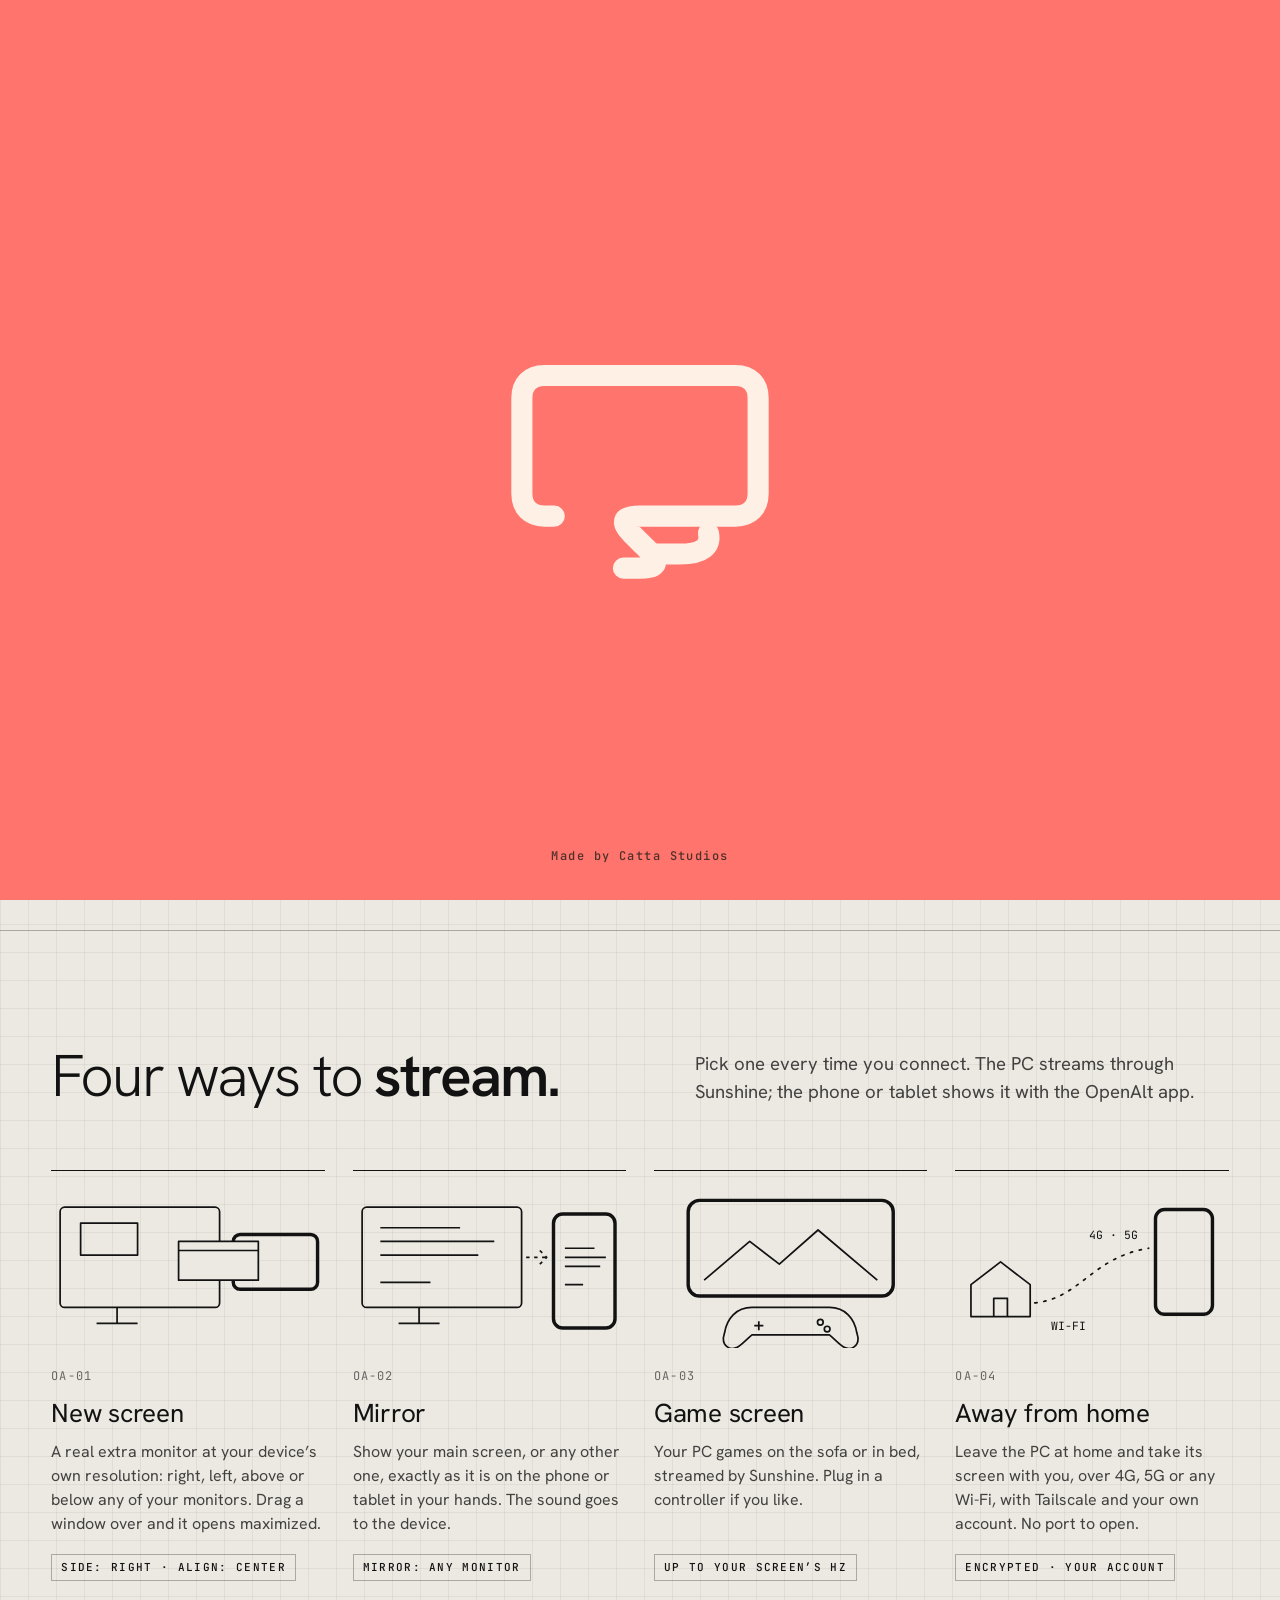
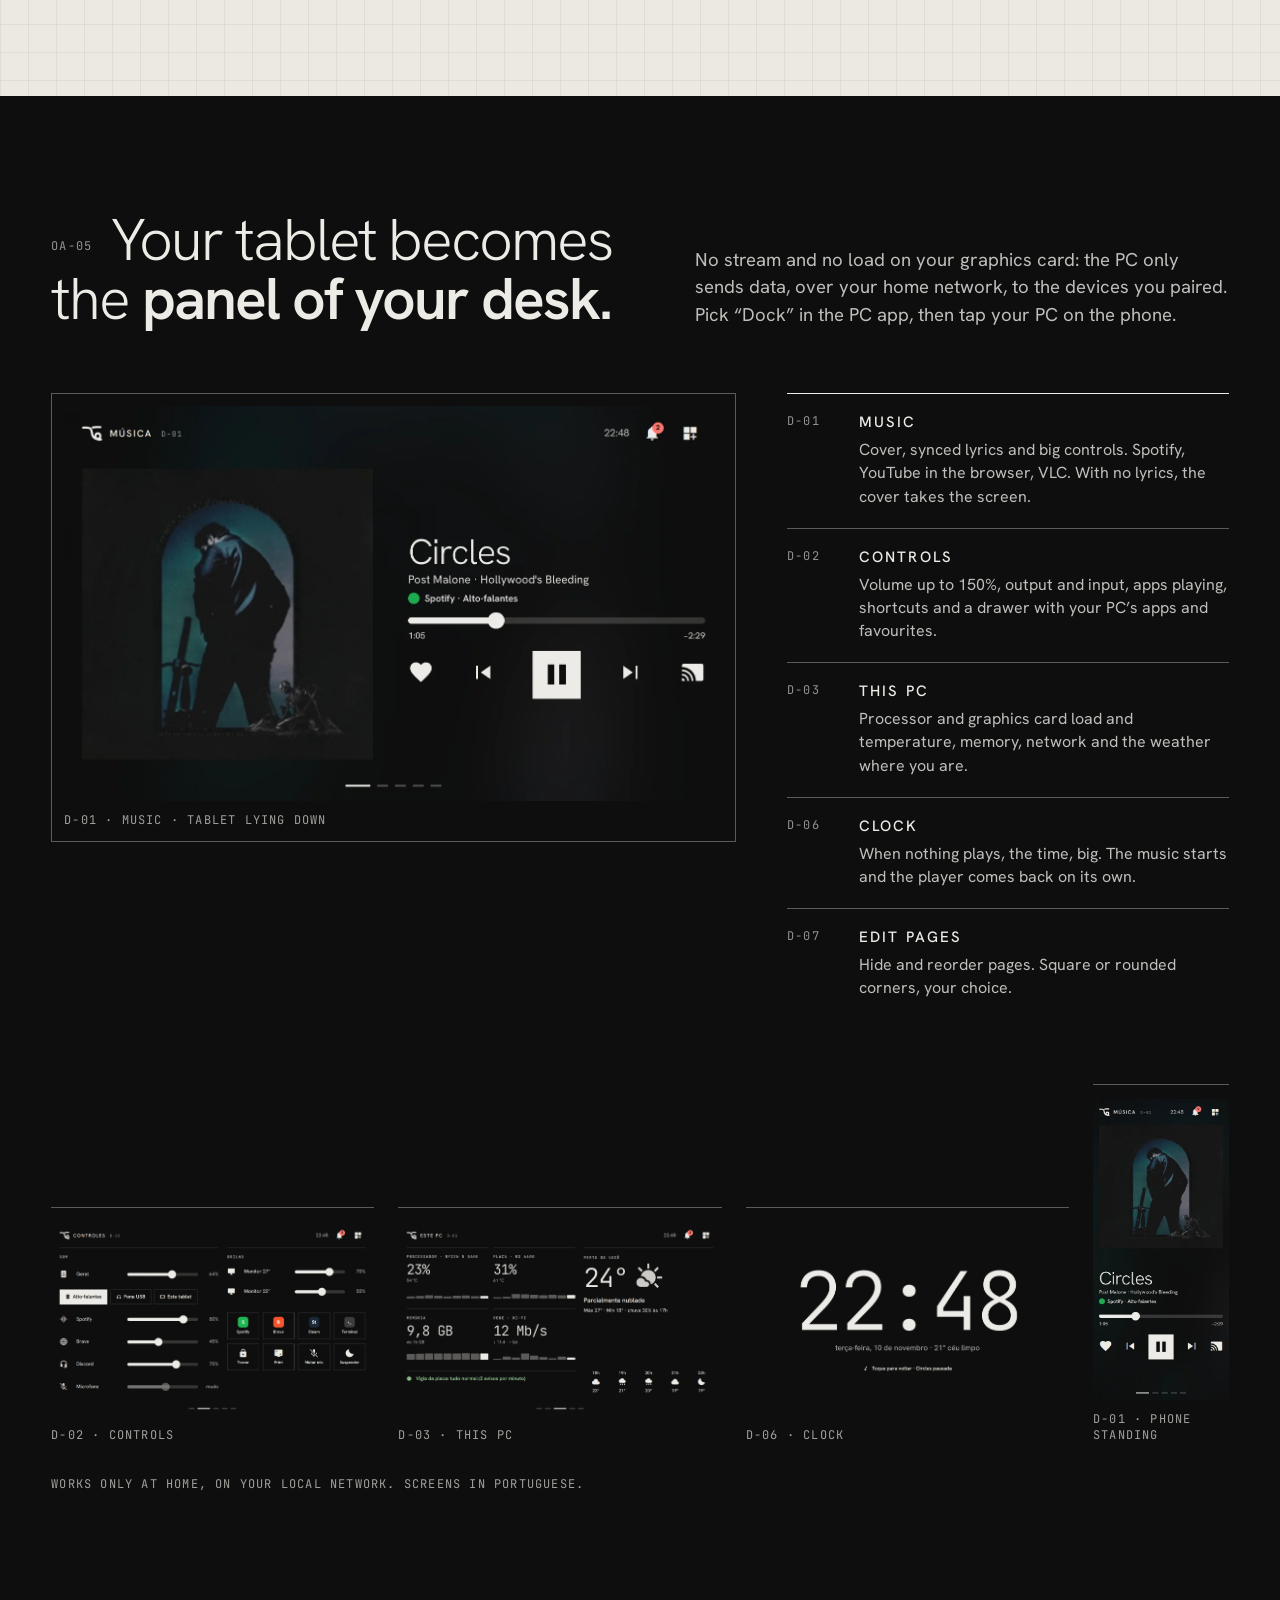
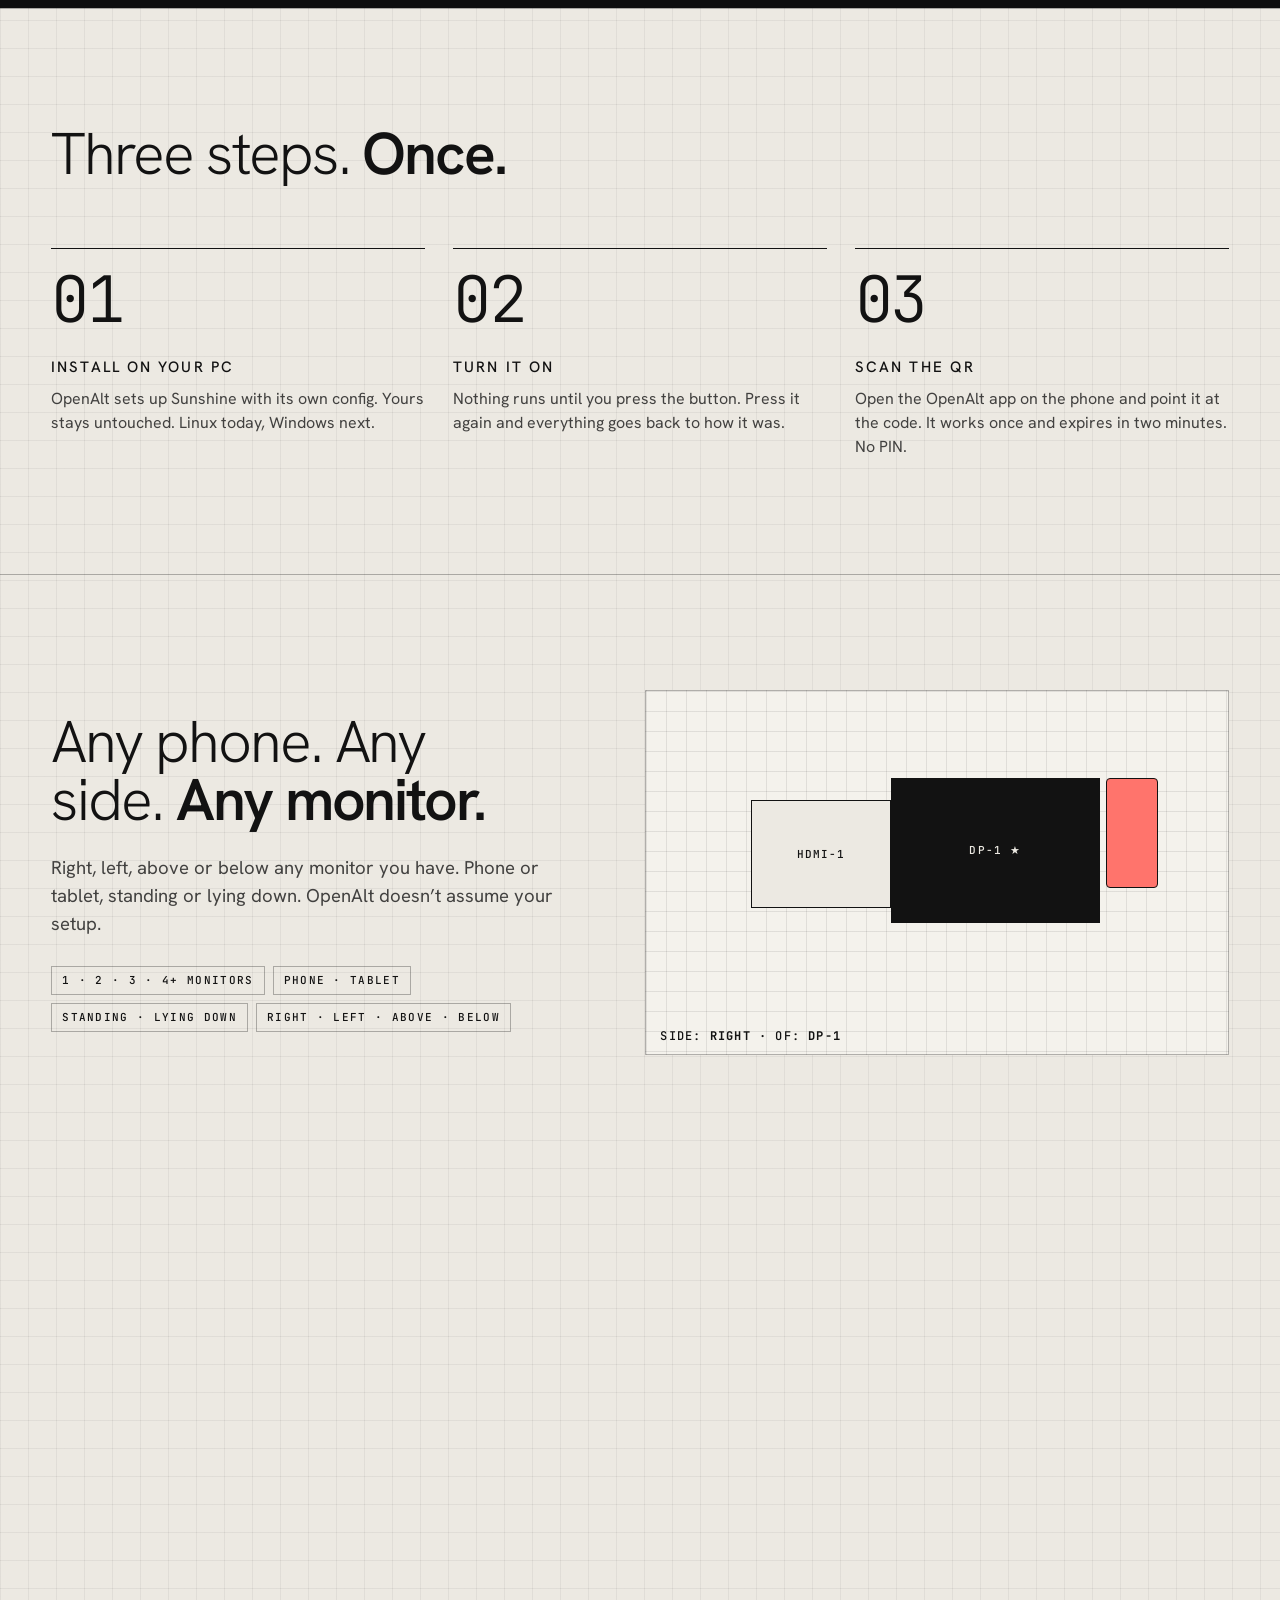
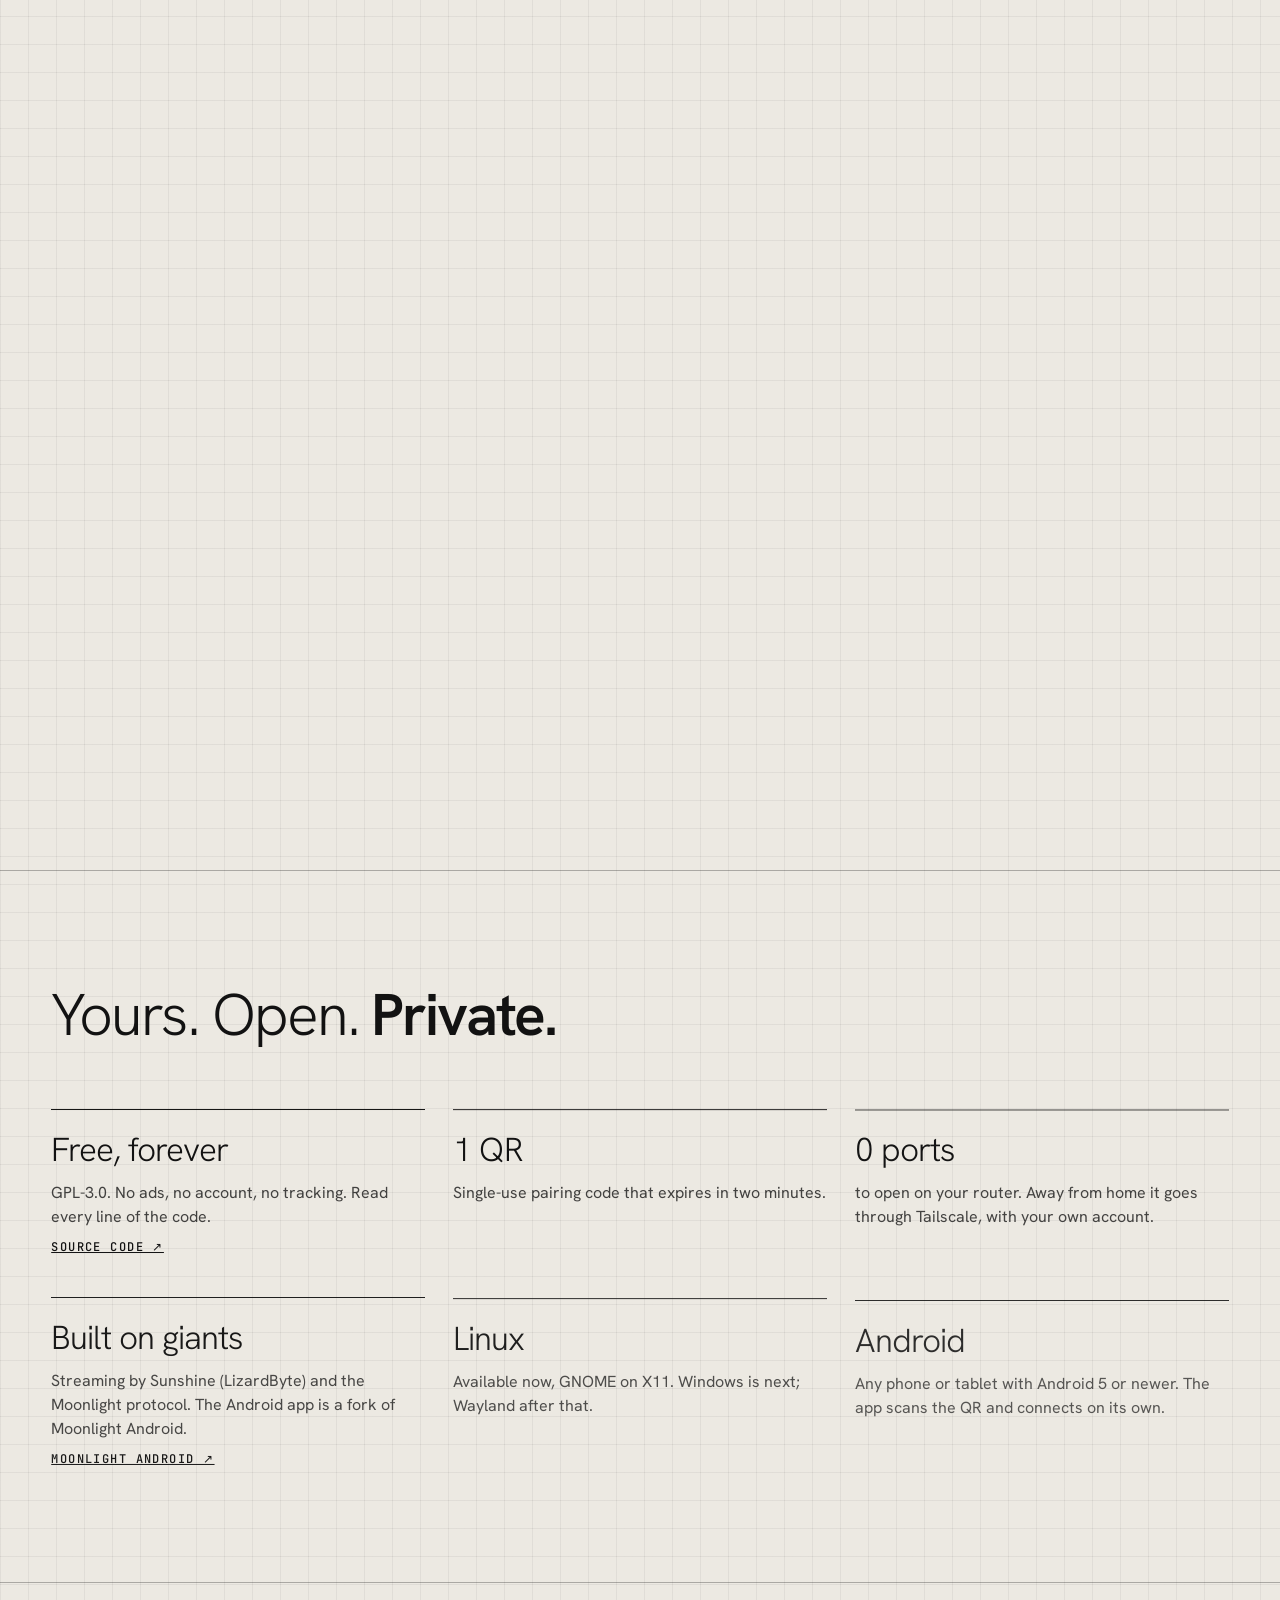
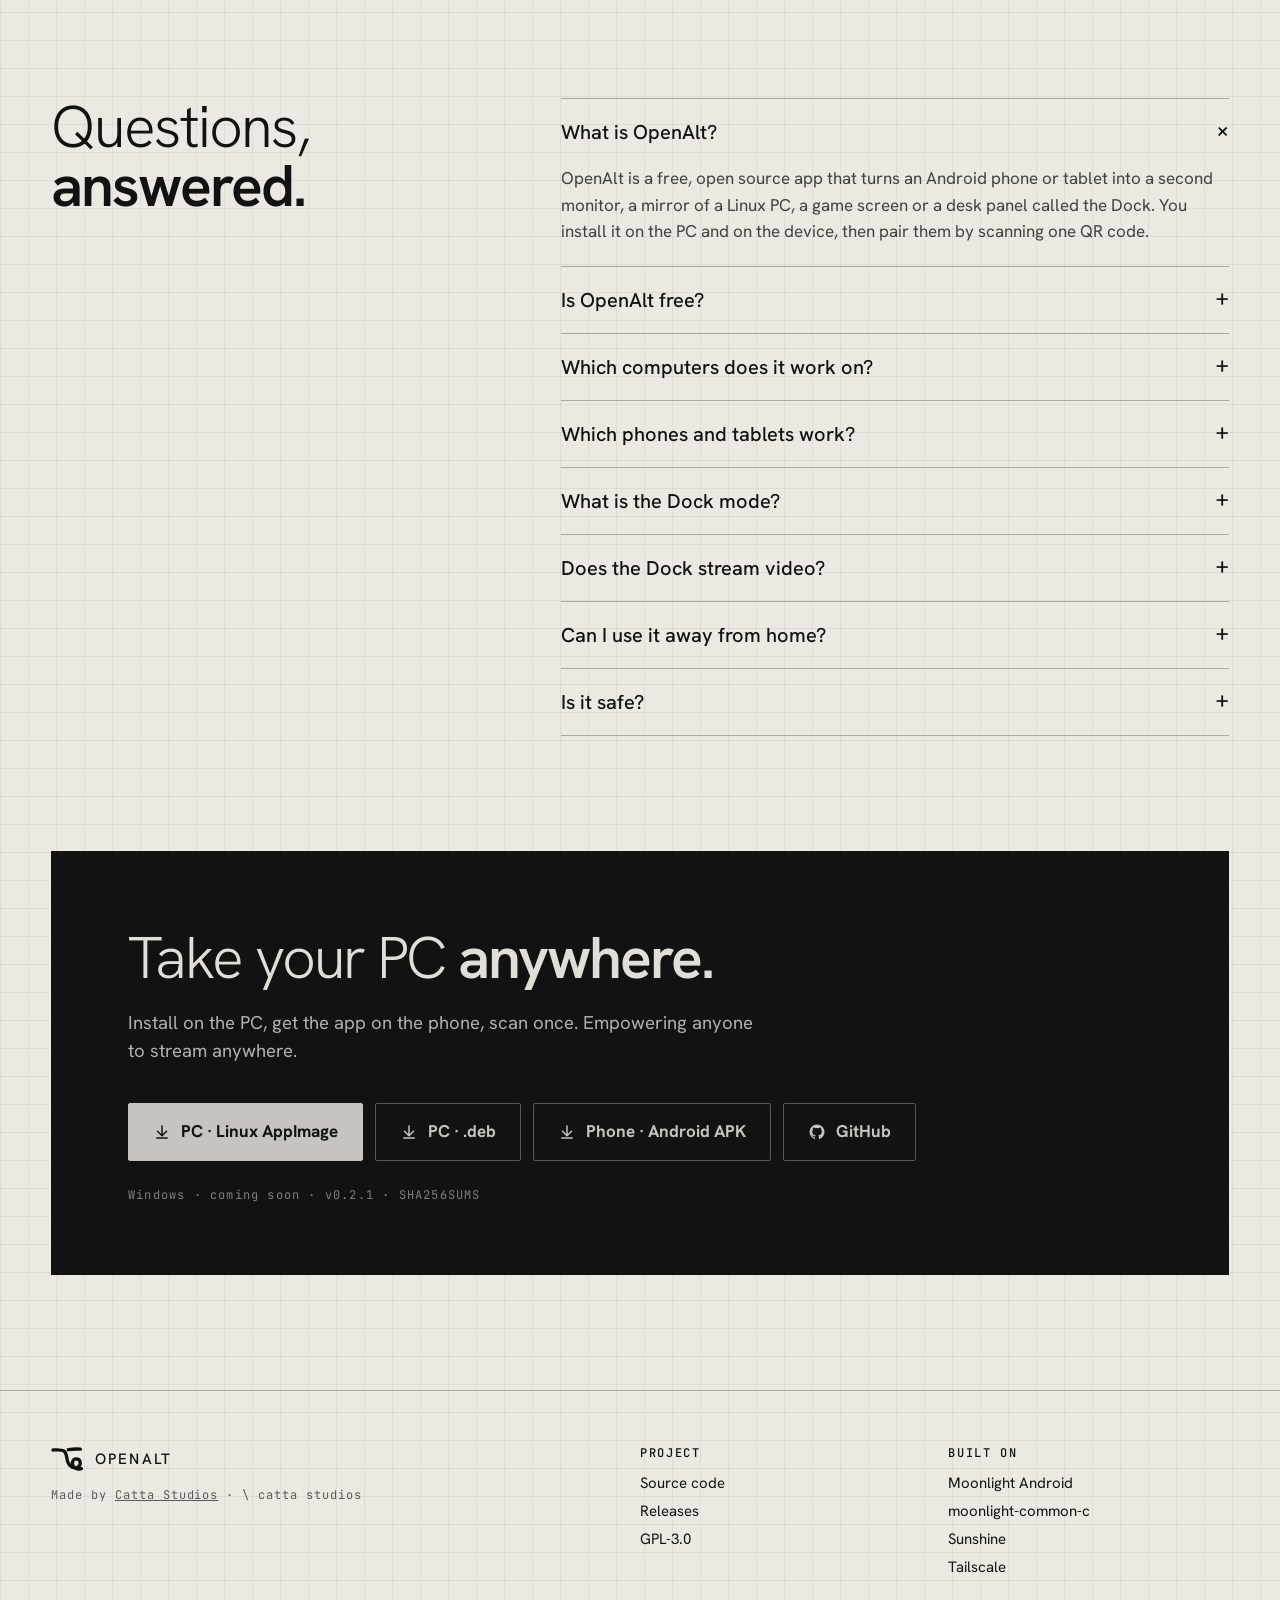
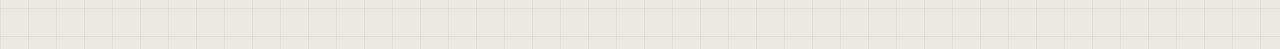
==== commit b1293a26: "site: versão 0.2.1 nos textos e no JSON-LD" ====
--- a/site/index.html
+++ b/site/index.html
@@ -35,7 +35,7 @@
   "inLanguage": "en",
   "applicationCategory": "UtilitiesApplication",
   "operatingSystem": "Linux (GNOME on X11), Android 5+",
-  "softwareVersion": "0.2.0",
+  "softwareVersion": "0.2.1",
   "license": "https://www.gnu.org/licenses/gpl-3.0.html",
   "isAccessibleForFree": true,
   "offers": {
@@ -43,7 +43,7 @@
     "price": "0",
     "priceCurrency": "USD"
   },
-  "downloadUrl": "https://github.com/berelels/openalt-releases/releases/tag/v0.2.0",
+  "downloadUrl": "https://github.com/berelels/openalt-releases/releases/tag/v0.2.1",
   "screenshot": "https://cattastudios.com.br/openalt-releases/img/dock/musica.webp",
   "image": "https://cattastudios.com.br/openalt-releases/img/og.png",
   "featureList": [
@@ -179,7 +179,7 @@
       <div class="ctas">
         <a class="btn fill lg" href="#download"><svg aria-hidden="true"><use href="#i-down"></use></svg><span data-i18n="hero.cta">Get it for Linux</span></a>
         <a class="btn lg" href="#dock" data-i18n="hero.cta2">Meet the Dock</a>
-        <p class="tagline" data-i18n="hero.tag">v0.2.0 · GPL-3.0<br>free, no account</p>
+        <p class="tagline" data-i18n="hero.tag">v0.2.1 · GPL-3.0<br>free, no account</p>
       </div>
     </div>
     <!-- a mesa: monitor e tablet no suporte, lado a lado, com as cotas do catálogo -->
@@ -374,7 +374,7 @@
         <a class="btn lg" href="https://github.com/berelels/openalt-releases/releases/download/v0.2.0/openalt-0.2.0.apk"><svg aria-hidden="true"><use href="#i-down"></use></svg><span data-i18n="dl.android">Phone · Android APK</span></a>
         <a class="btn lg" href="https://github.com/berelels/openalt-releases"><svg aria-hidden="true"><use href="#i-gh"></use></svg>GitHub</a>
       </div>
-      <p class="tagline"><span data-i18n="dl.windows">Windows · coming soon</span> · v0.2.0 · SHA256SUMS</p>
+      <p class="tagline"><span data-i18n="dl.windows">Windows · coming soon</span> · v0.2.1 · SHA256SUMS</p>
     </div>
   </div>
 </section>
@@ -401,4 +401,5 @@
 
 
 
+
 </body></html>
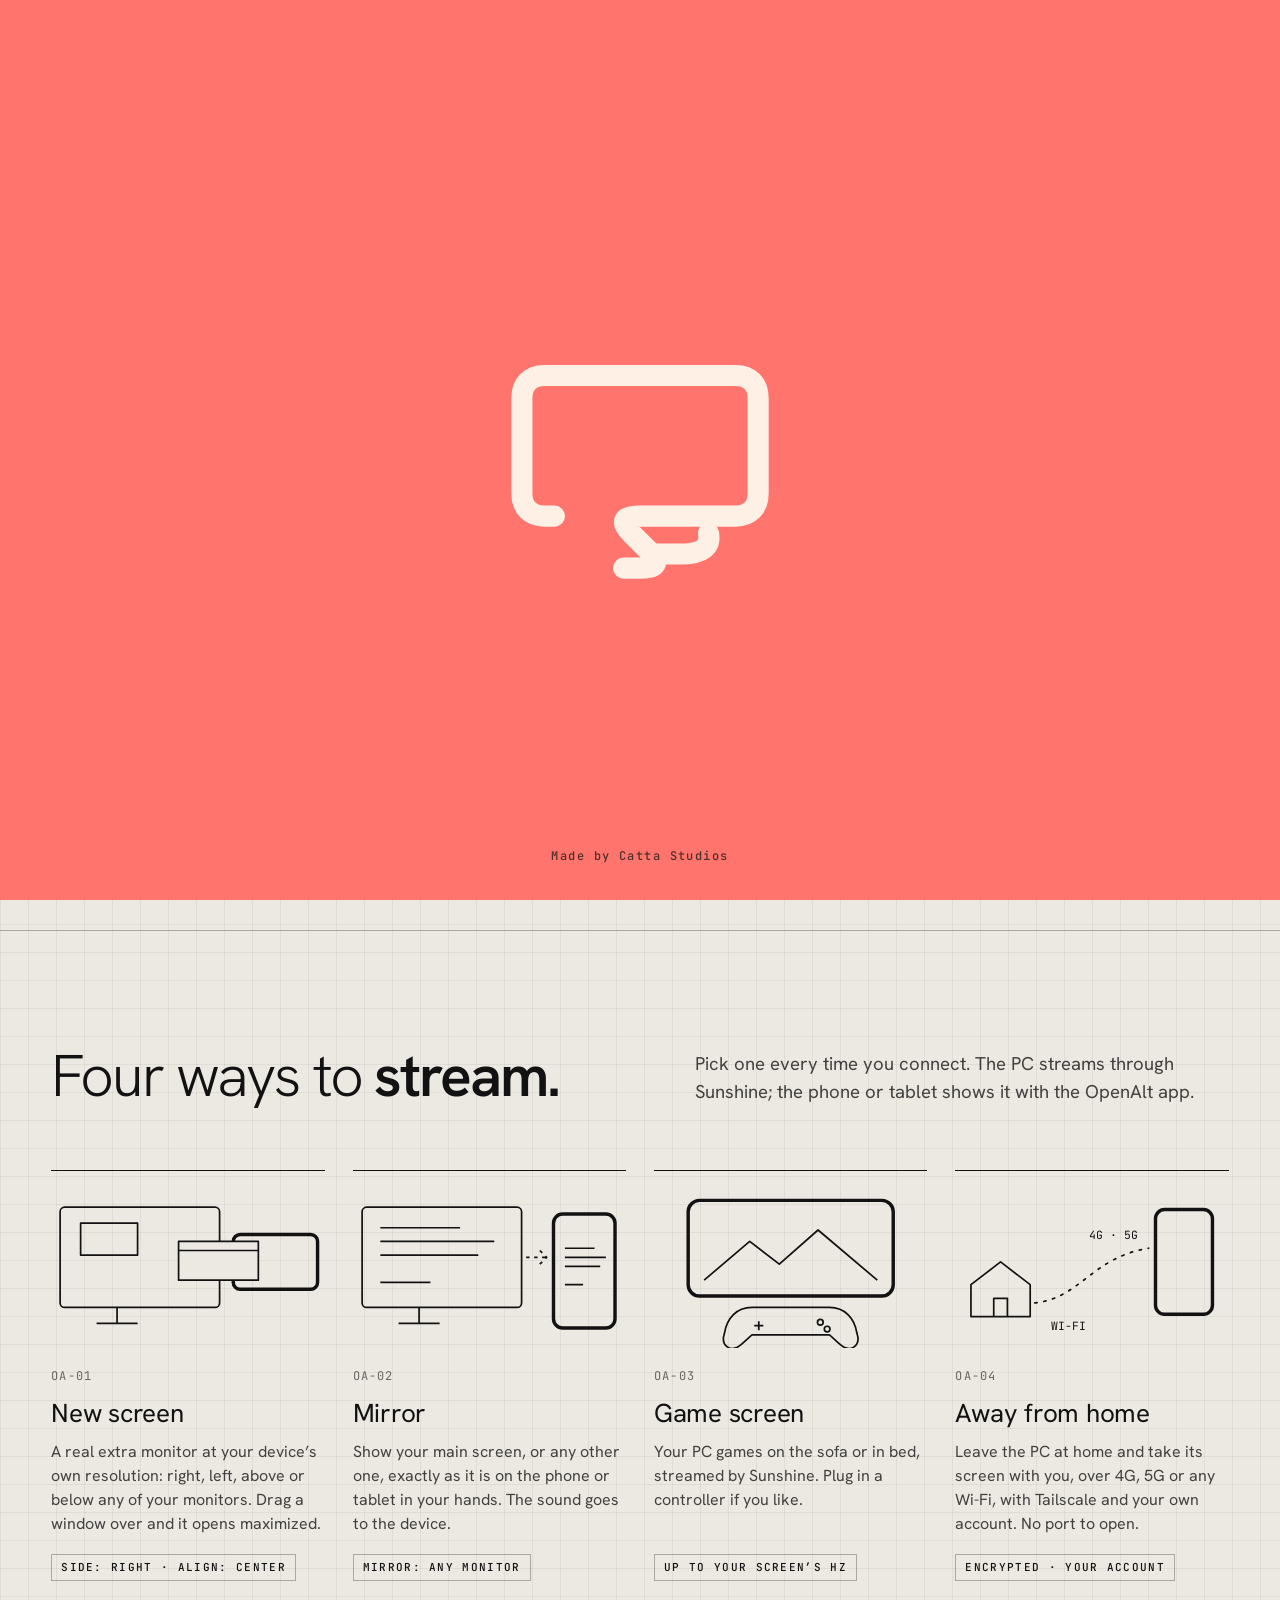
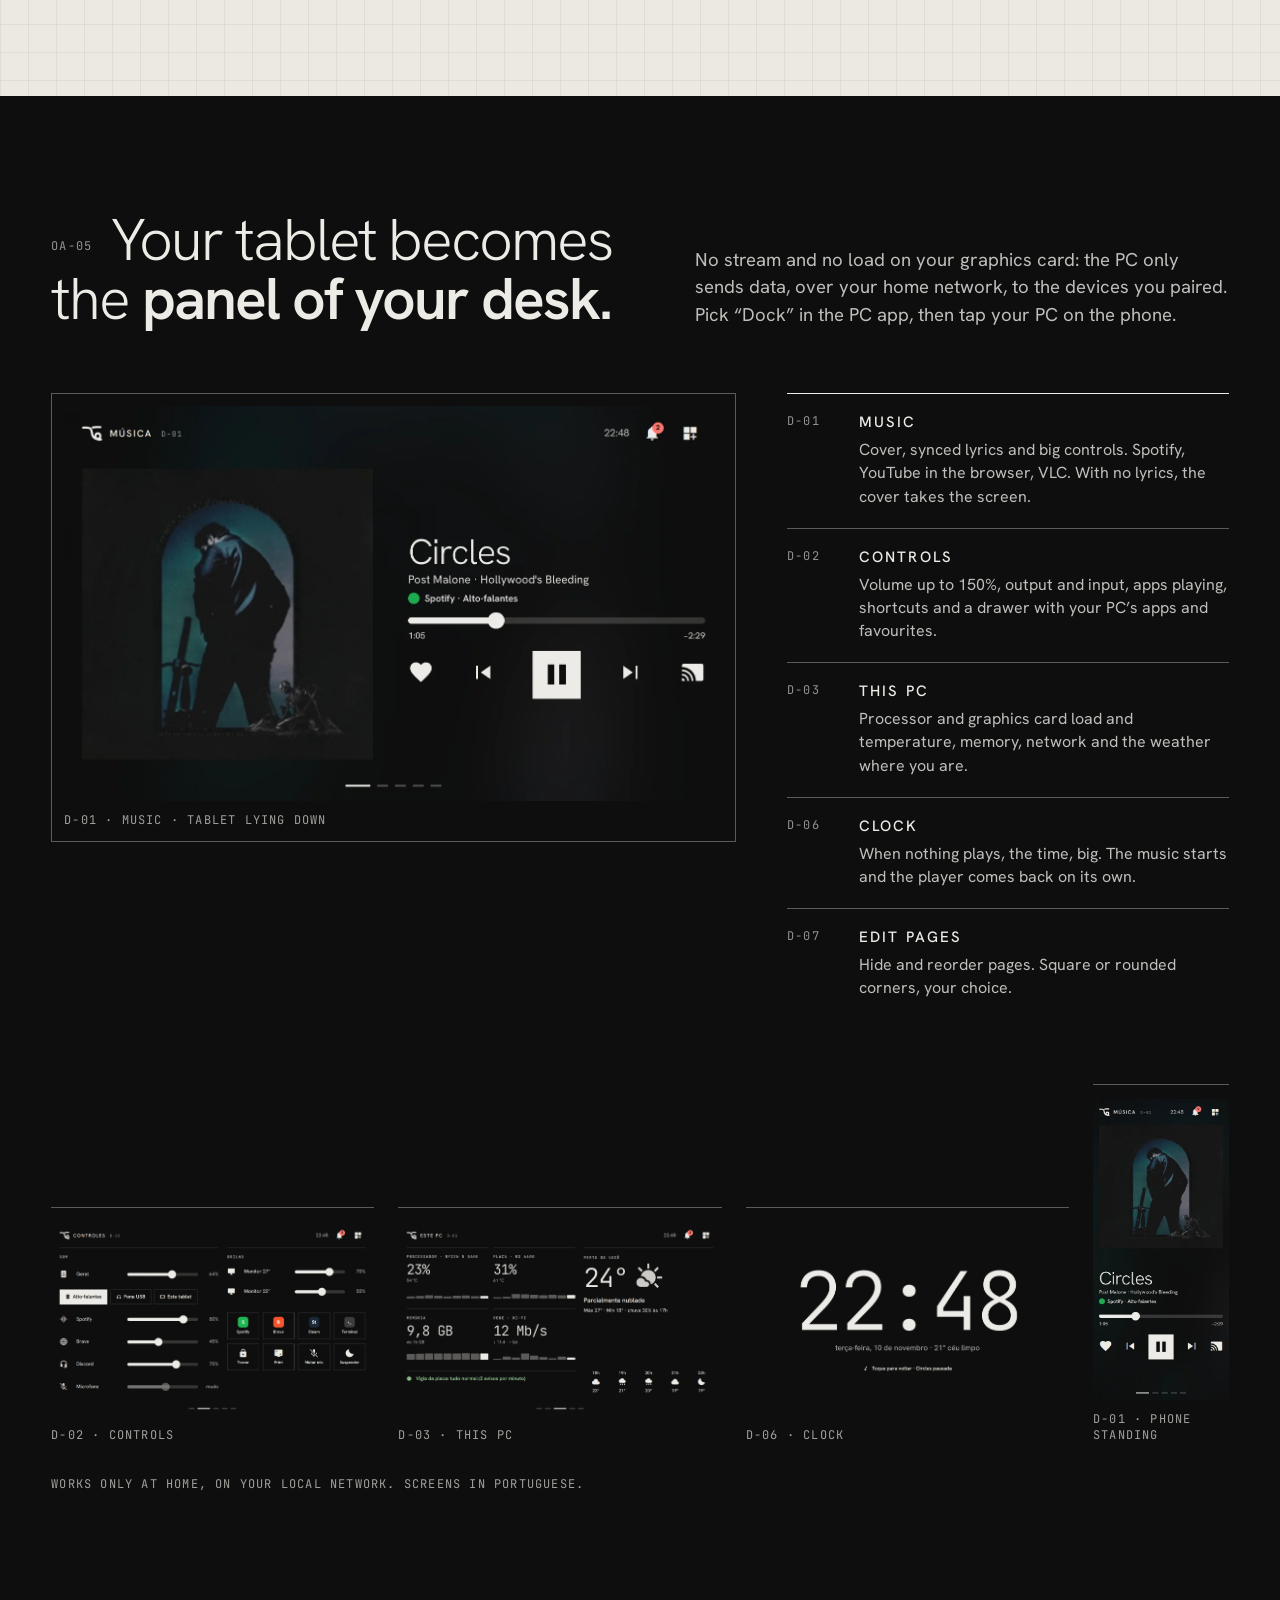
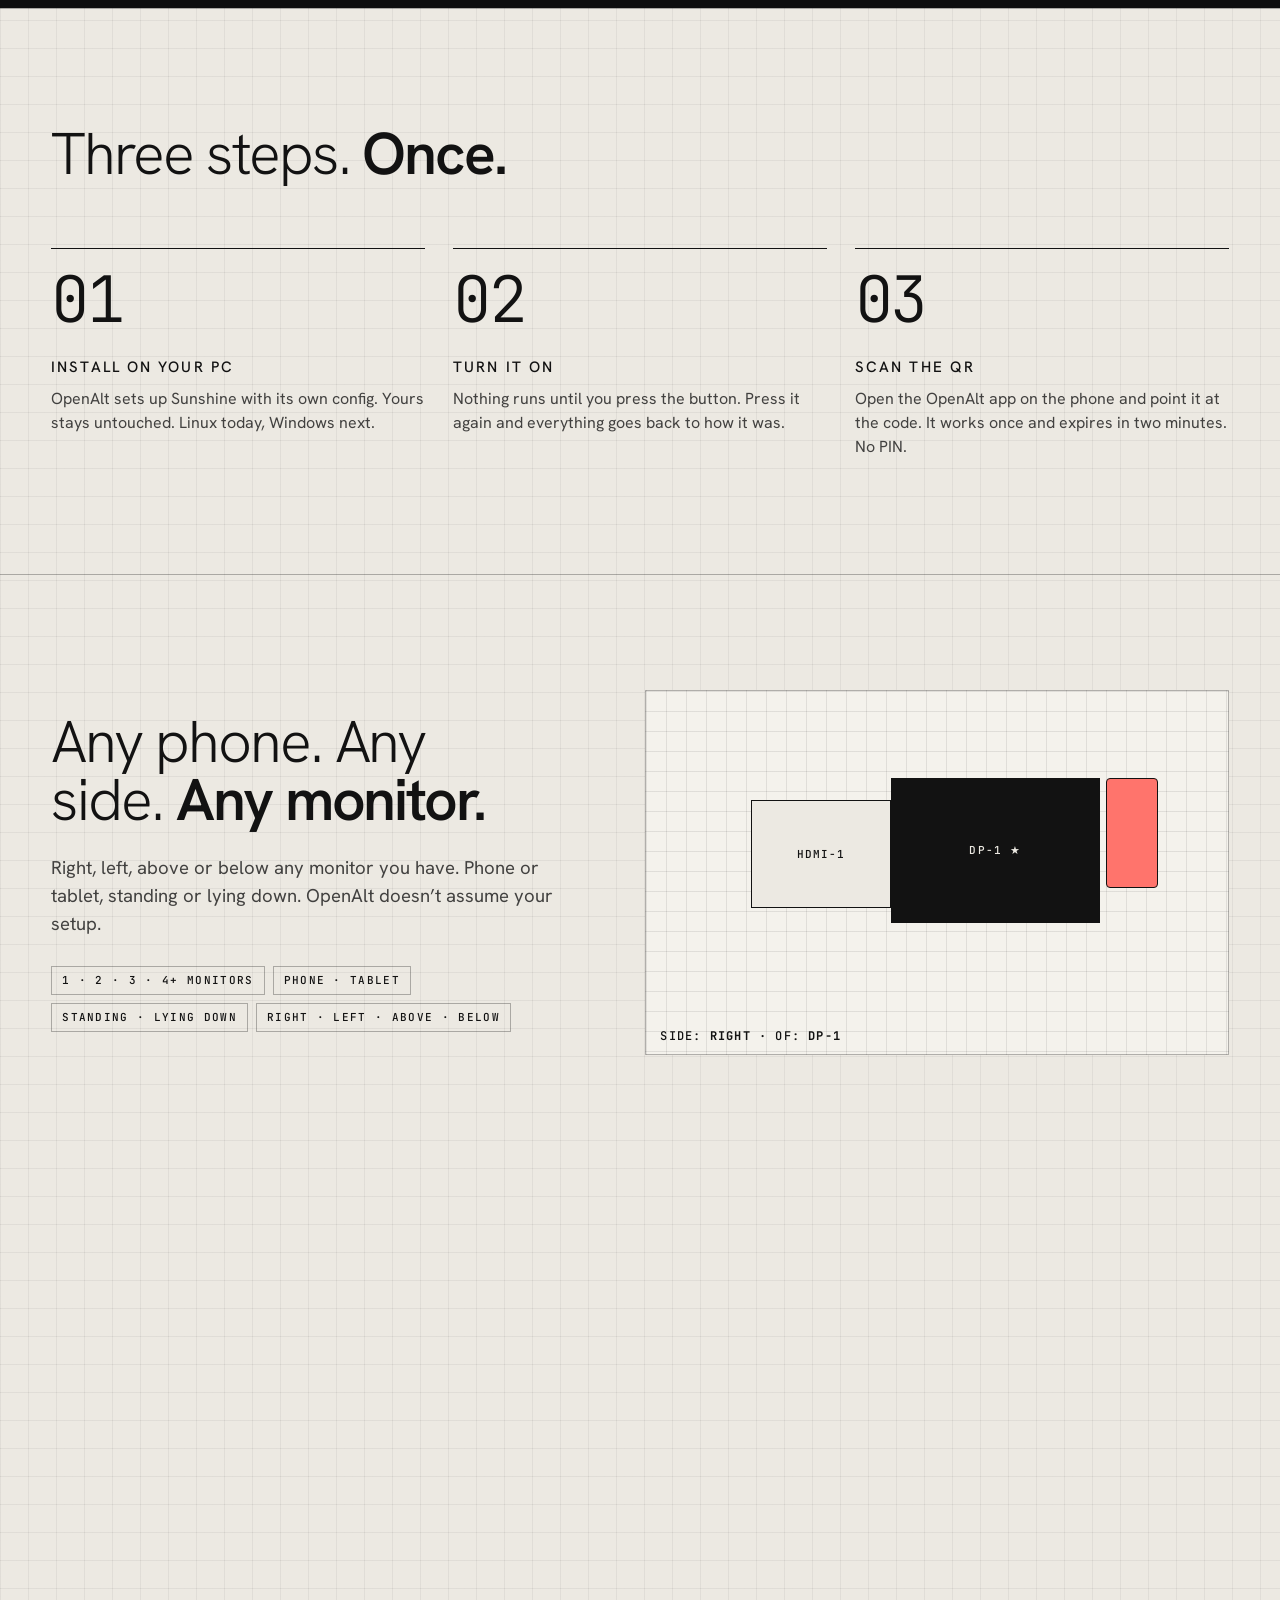
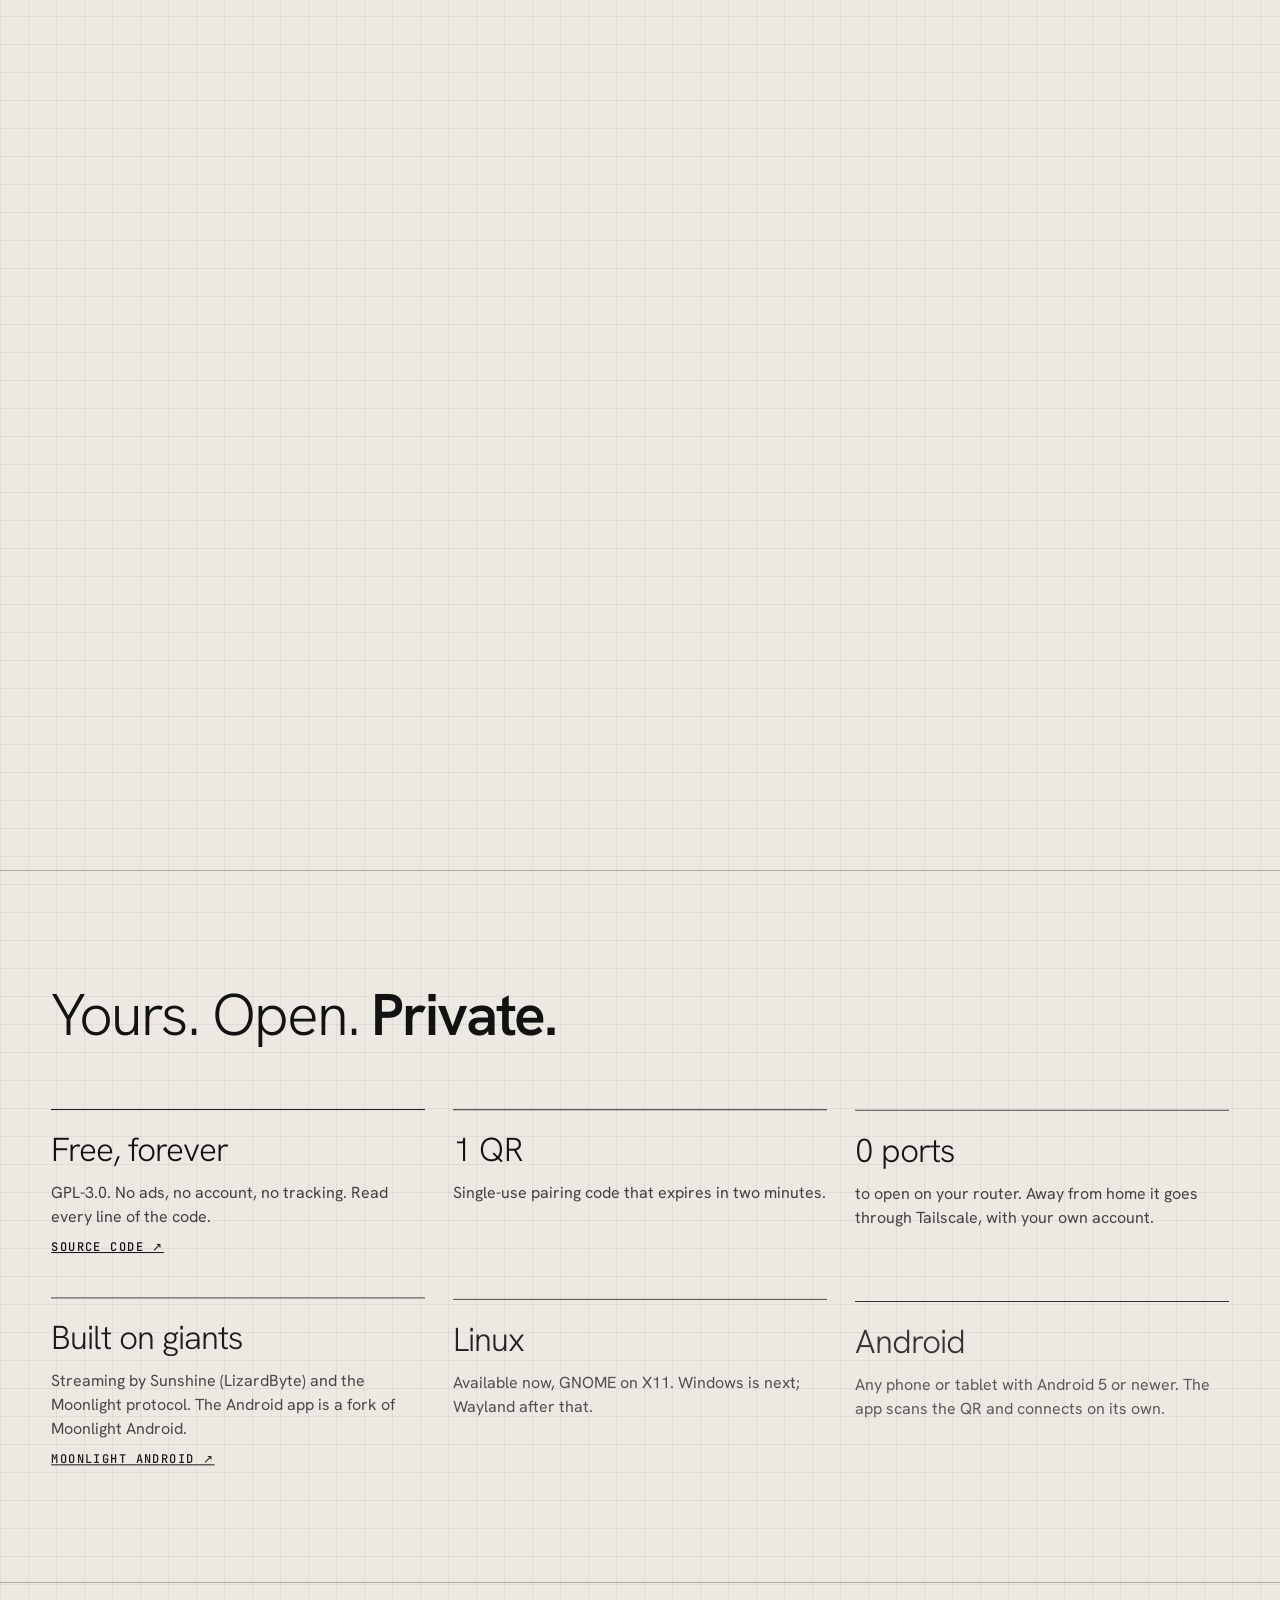
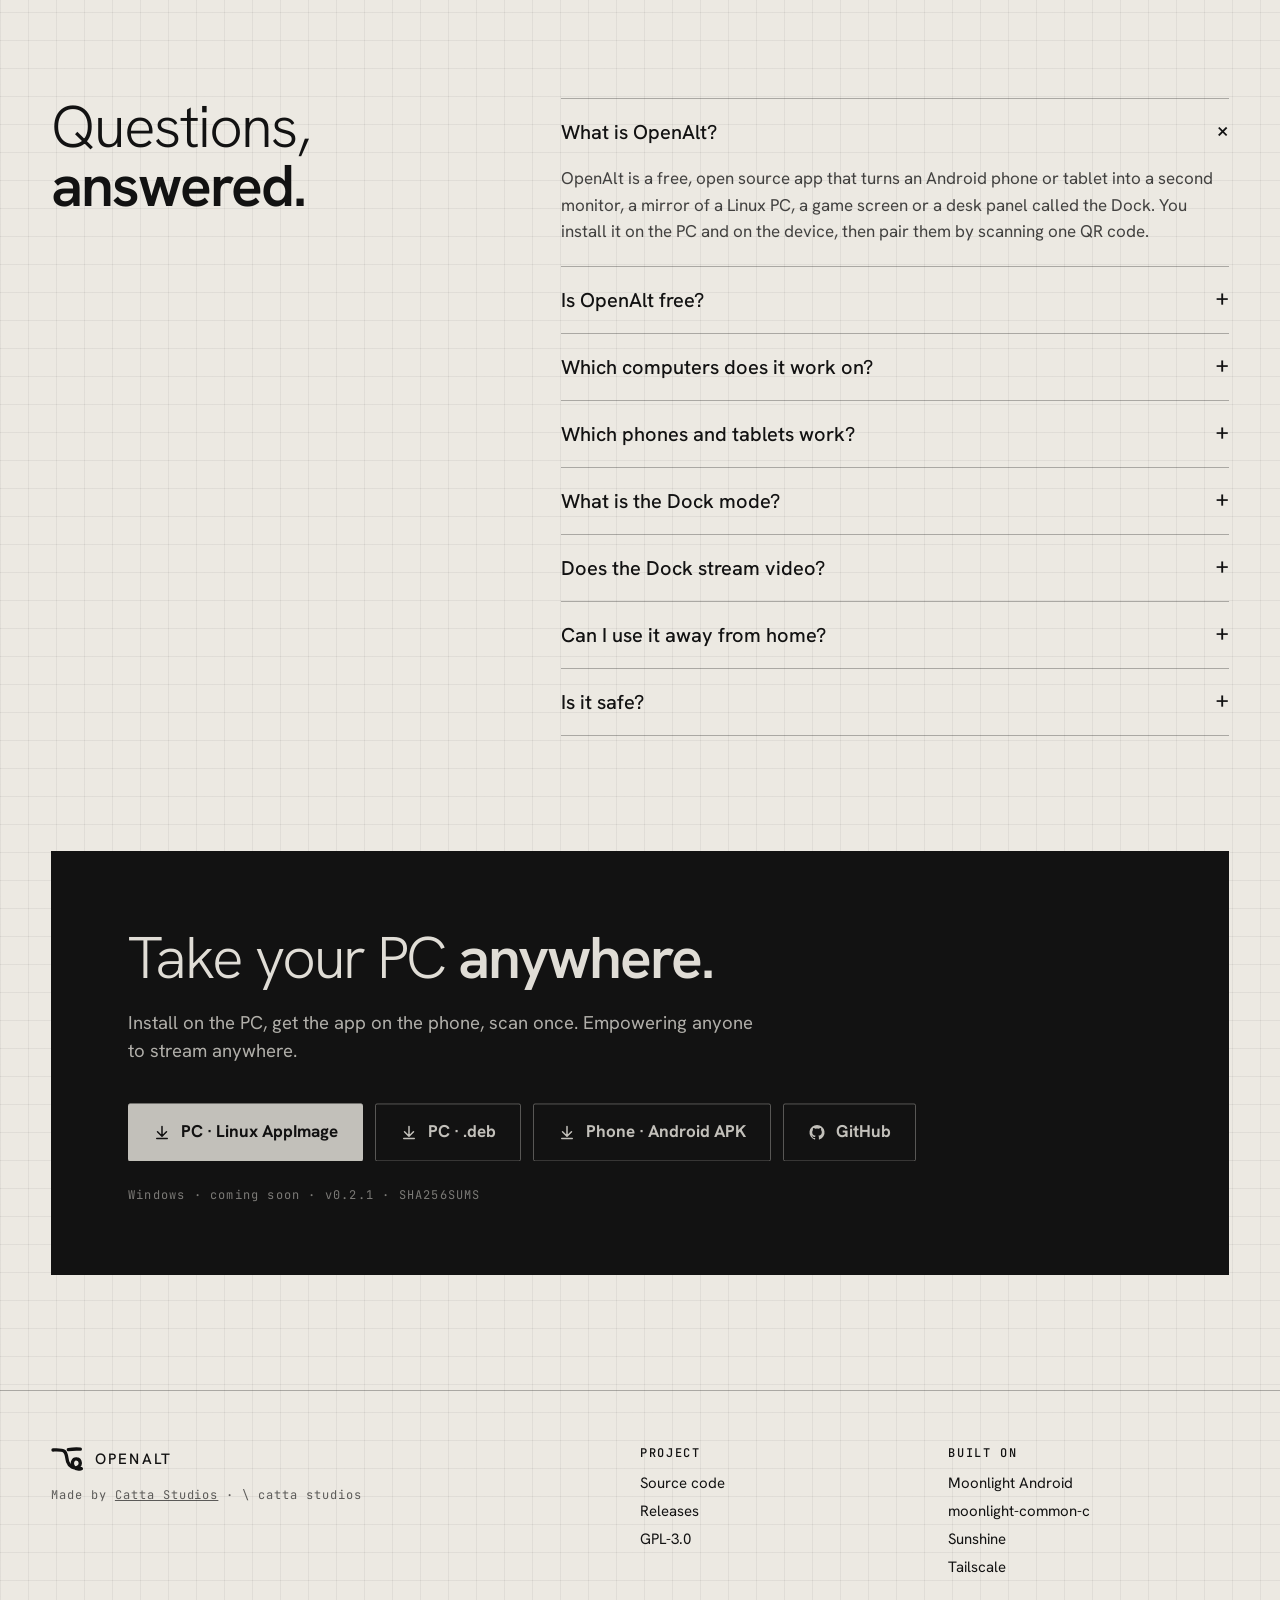
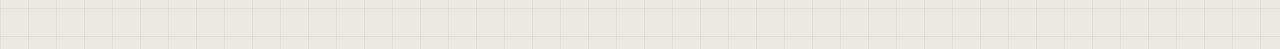
==== commit fdbede0f: "downloads da 0.2.1" ====
--- a/site/index.html
+++ b/site/index.html
@@ -369,9 +369,9 @@
       <h2 class="h2" id="dlTitle" data-i18n="dl.title">Take your PC <b>anywhere.</b></h2>
       <p class="lede" data-i18n="dl.lede">Install on the PC, get the app on the phone, scan once. Empowering anyone to stream anywhere.</p>
       <div class="plat">
-        <a class="btn inv lg" href="https://github.com/berelels/openalt-releases/releases/download/v0.2.0/openalt-0.2.0-x86_64.AppImage"><svg aria-hidden="true"><use href="#i-down"></use></svg><span data-i18n="dl.linux">PC · Linux AppImage</span></a>
-        <a class="btn lg" href="https://github.com/berelels/openalt-releases/releases/download/v0.2.0/openalt-0.2.0-amd64.deb"><svg aria-hidden="true"><use href="#i-down"></use></svg><span data-i18n="dl.deb">PC · .deb</span></a>
-        <a class="btn lg" href="https://github.com/berelels/openalt-releases/releases/download/v0.2.0/openalt-0.2.0.apk"><svg aria-hidden="true"><use href="#i-down"></use></svg><span data-i18n="dl.android">Phone · Android APK</span></a>
+        <a class="btn inv lg" href="https://github.com/berelels/openalt-releases/releases/download/v0.2.1/openalt-0.2.1-x86_64.AppImage"><svg aria-hidden="true"><use href="#i-down"></use></svg><span data-i18n="dl.linux">PC · Linux AppImage</span></a>
+        <a class="btn lg" href="https://github.com/berelels/openalt-releases/releases/download/v0.2.1/openalt-0.2.1-amd64.deb"><svg aria-hidden="true"><use href="#i-down"></use></svg><span data-i18n="dl.deb">PC · .deb</span></a>
+        <a class="btn lg" href="https://github.com/berelels/openalt-releases/releases/download/v0.2.1/openalt-0.2.1.apk"><svg aria-hidden="true"><use href="#i-down"></use></svg><span data-i18n="dl.android">Phone · Android APK</span></a>
         <a class="btn lg" href="https://github.com/berelels/openalt-releases"><svg aria-hidden="true"><use href="#i-gh"></use></svg>GitHub</a>
       </div>
       <p class="tagline"><span data-i18n="dl.windows">Windows · coming soon</span> · v0.2.1 · SHA256SUMS</p>
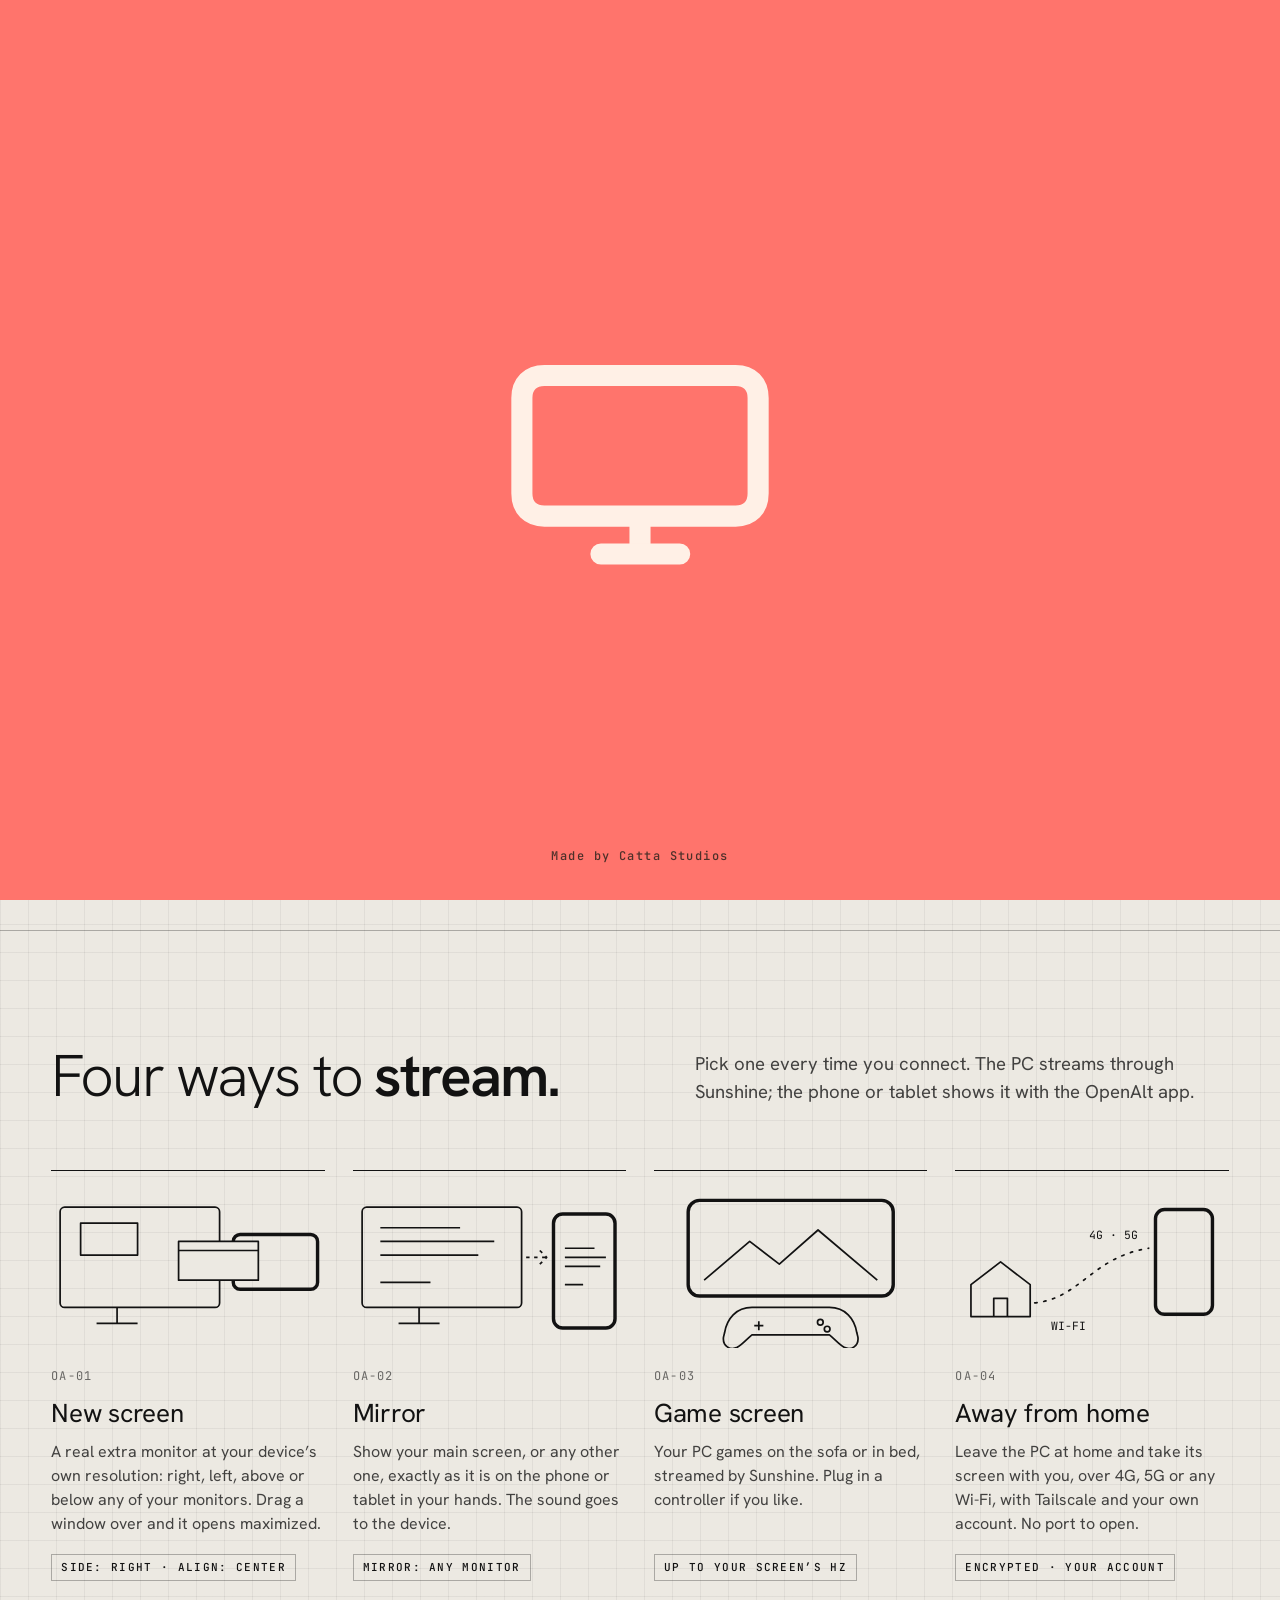
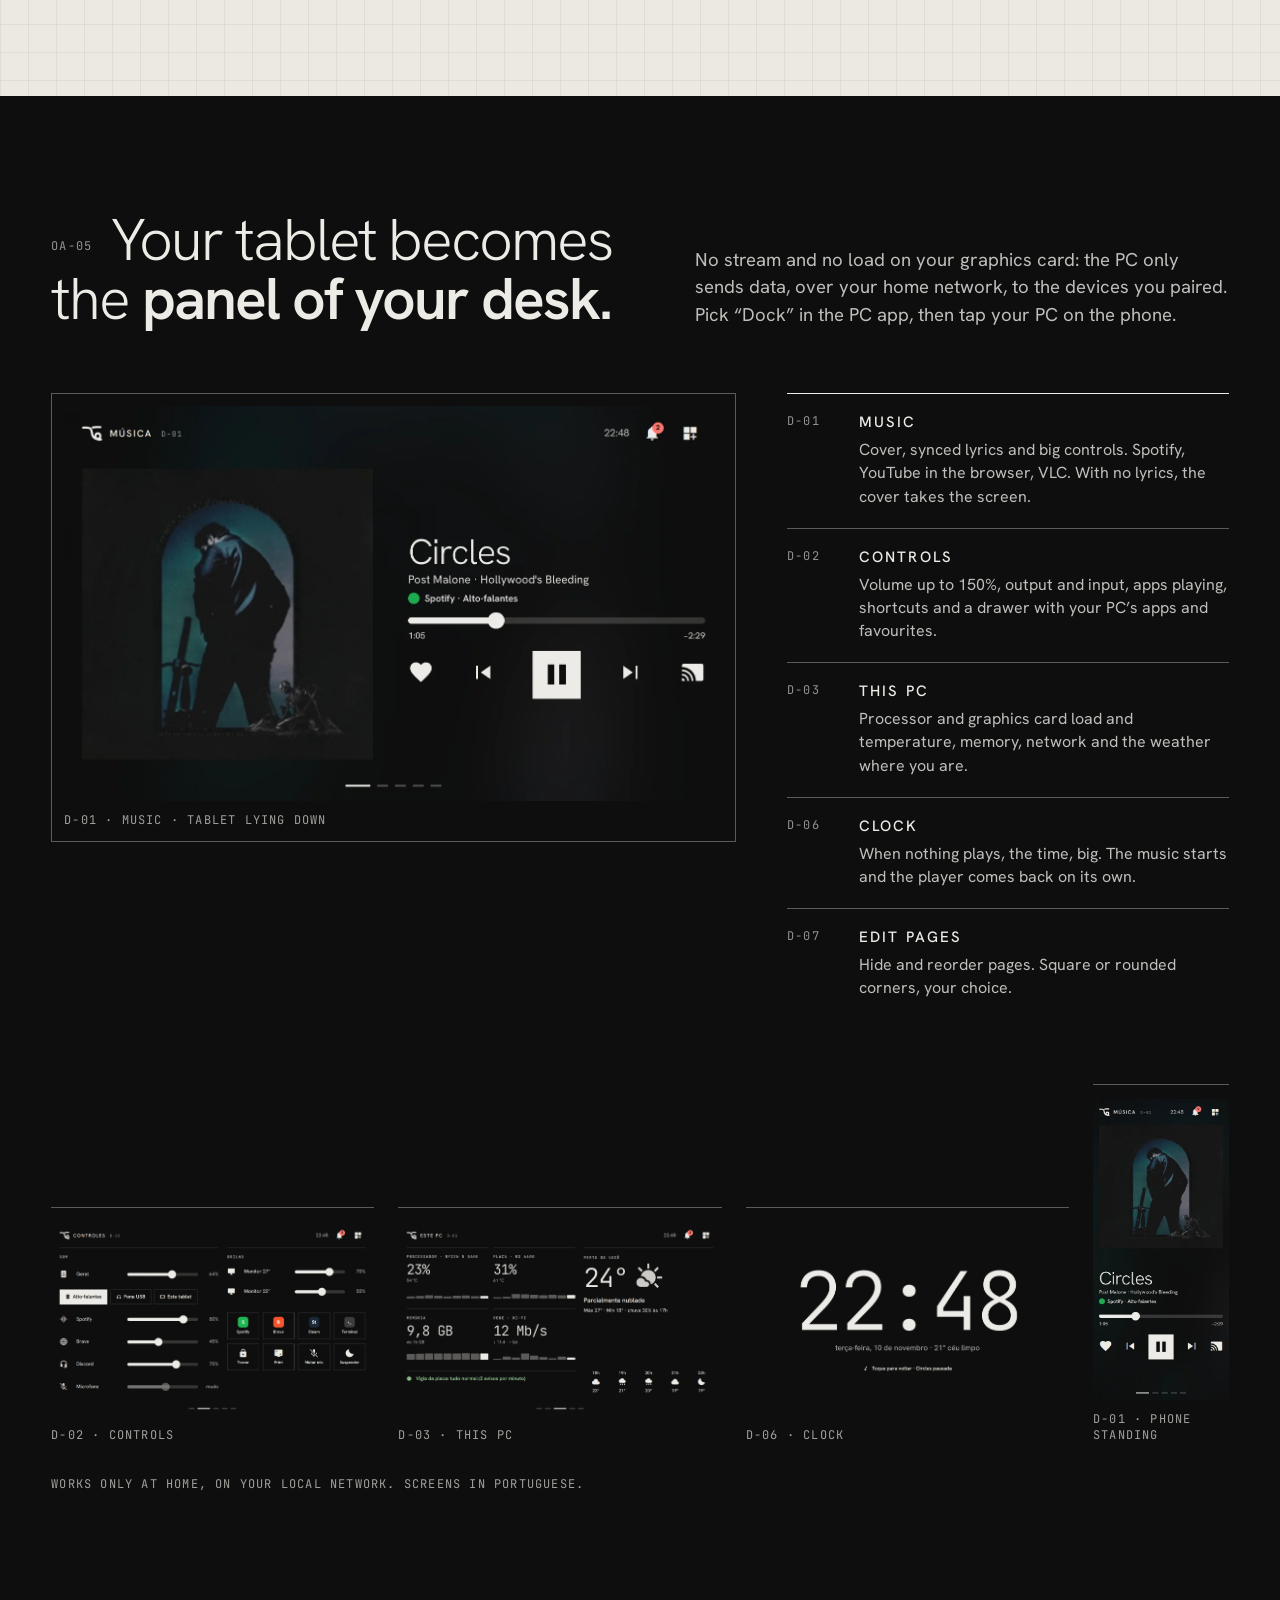
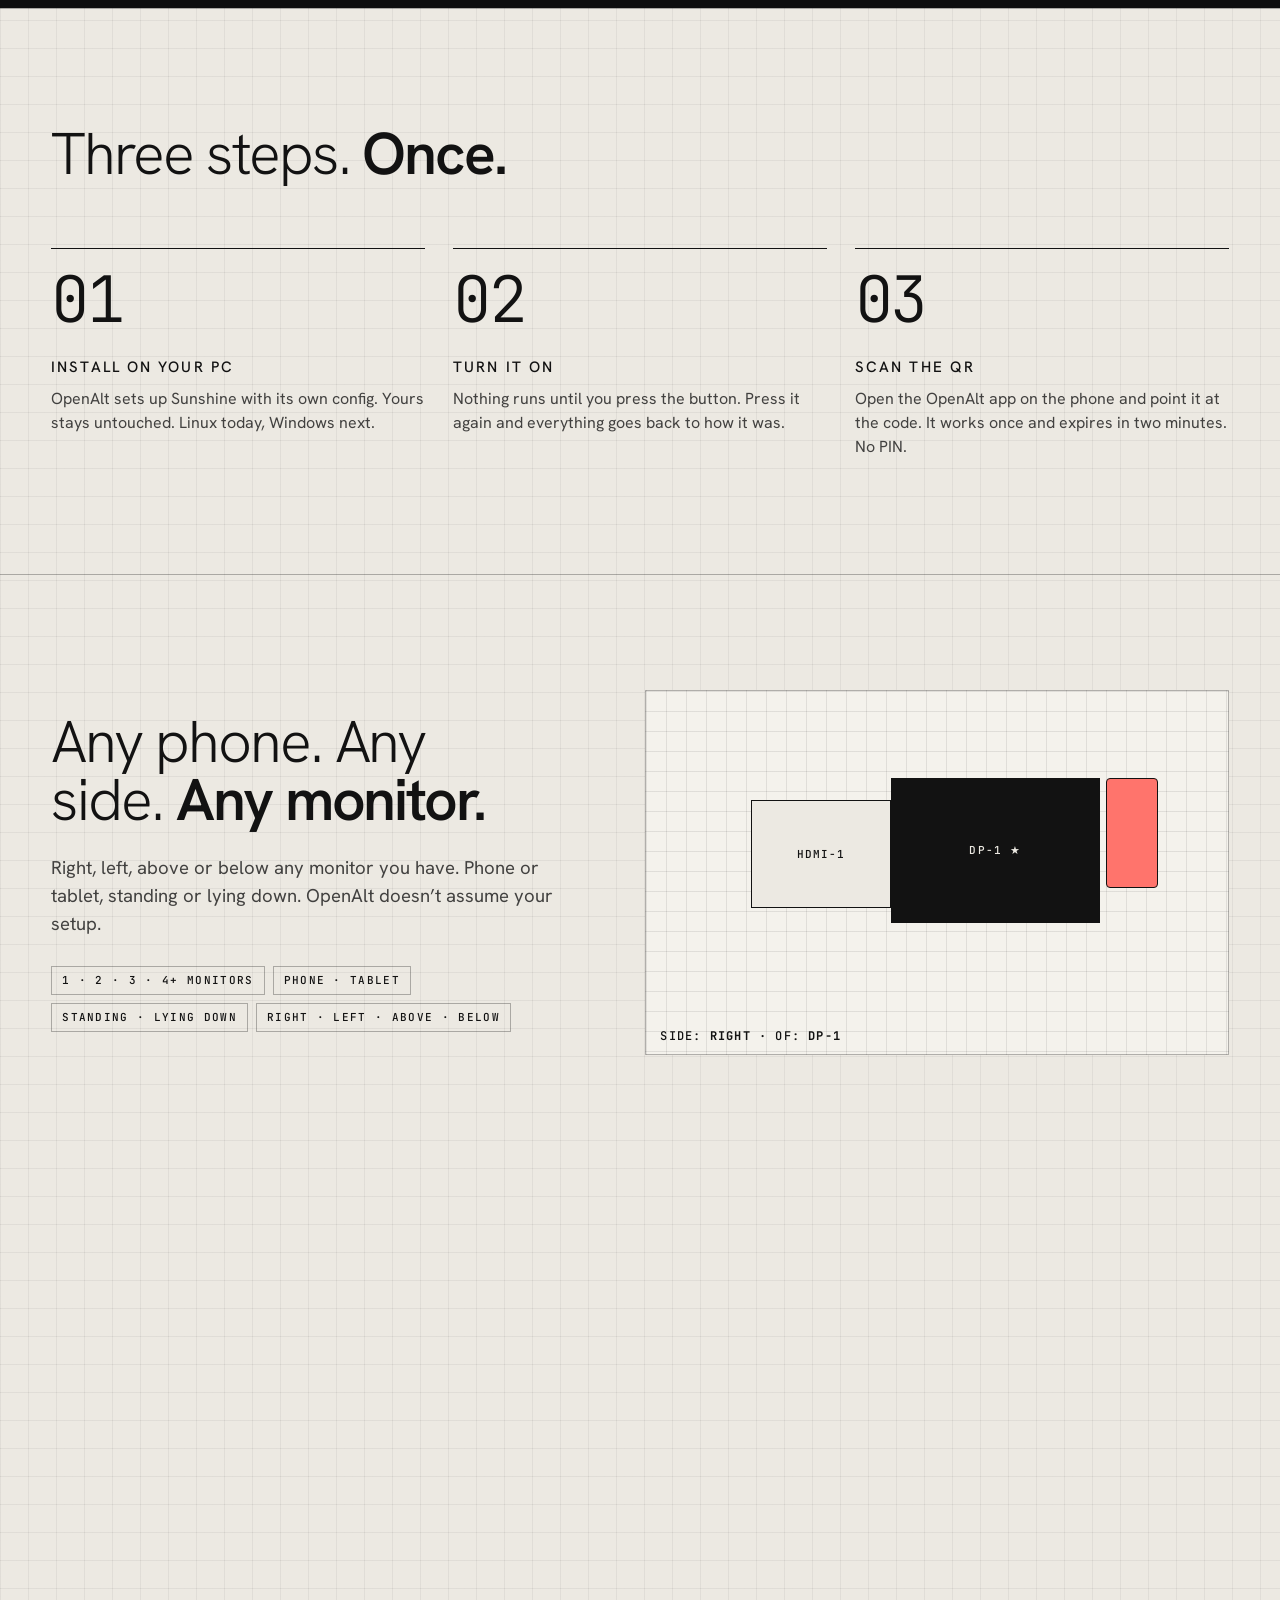
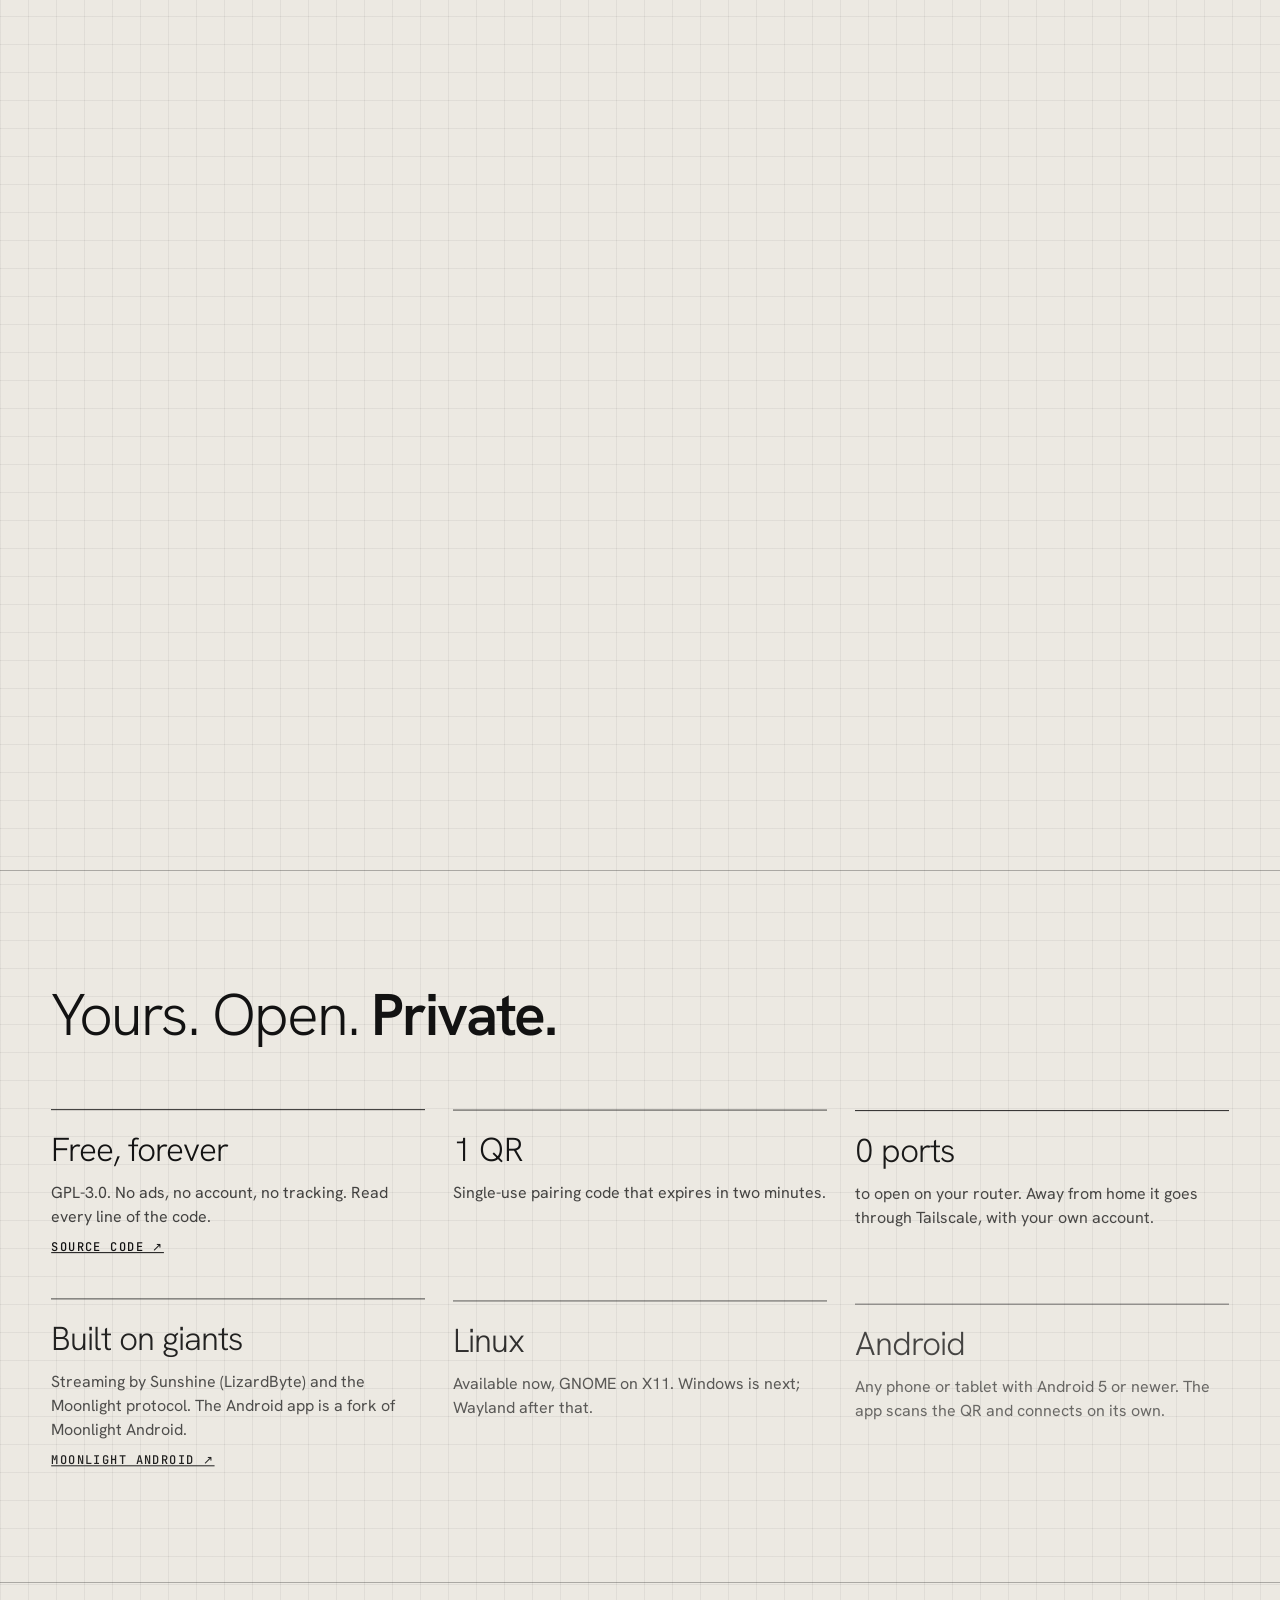
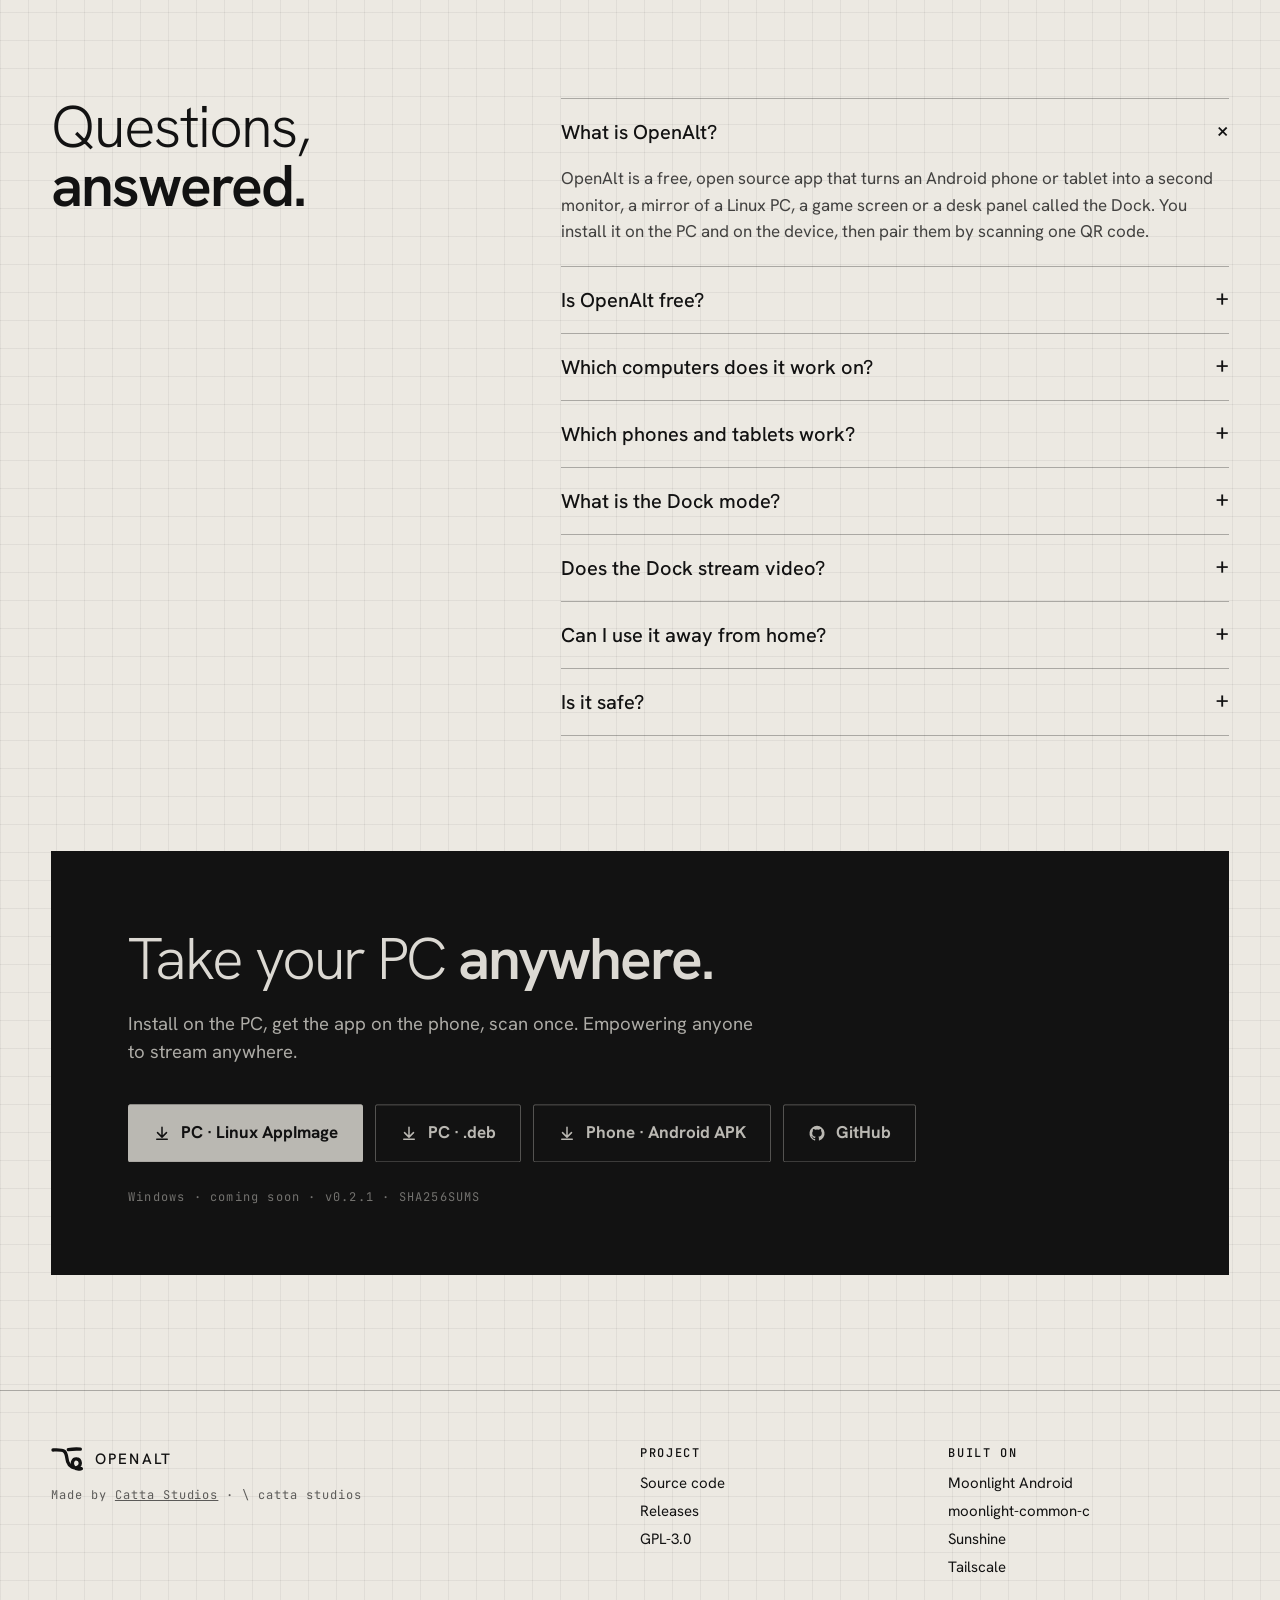
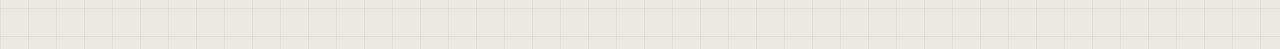
==== commit 0af49ec7: "site: links da 0.2.1 nas páginas pt/ e es/" ====
--- a/site/index.html
+++ b/site/index.html
@@ -402,4 +402,5 @@
 
 
 
+
 </body></html>
